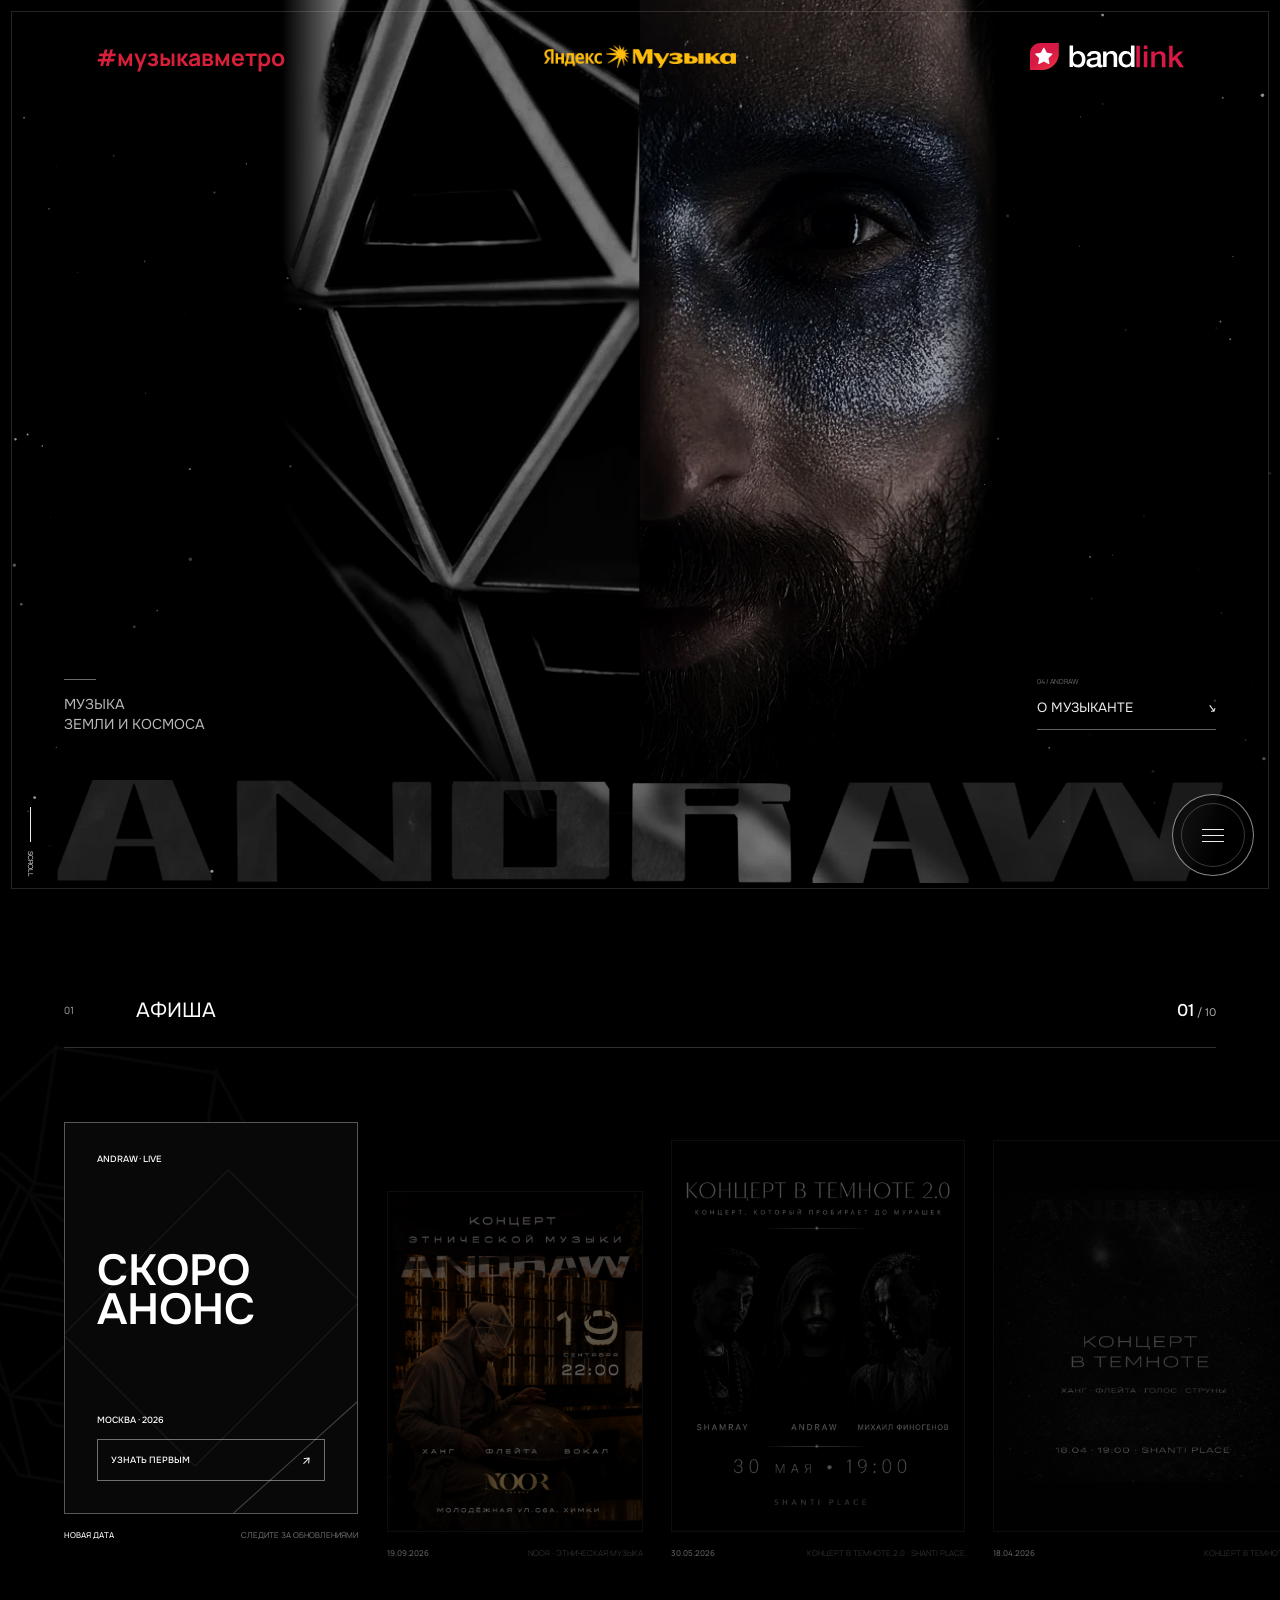
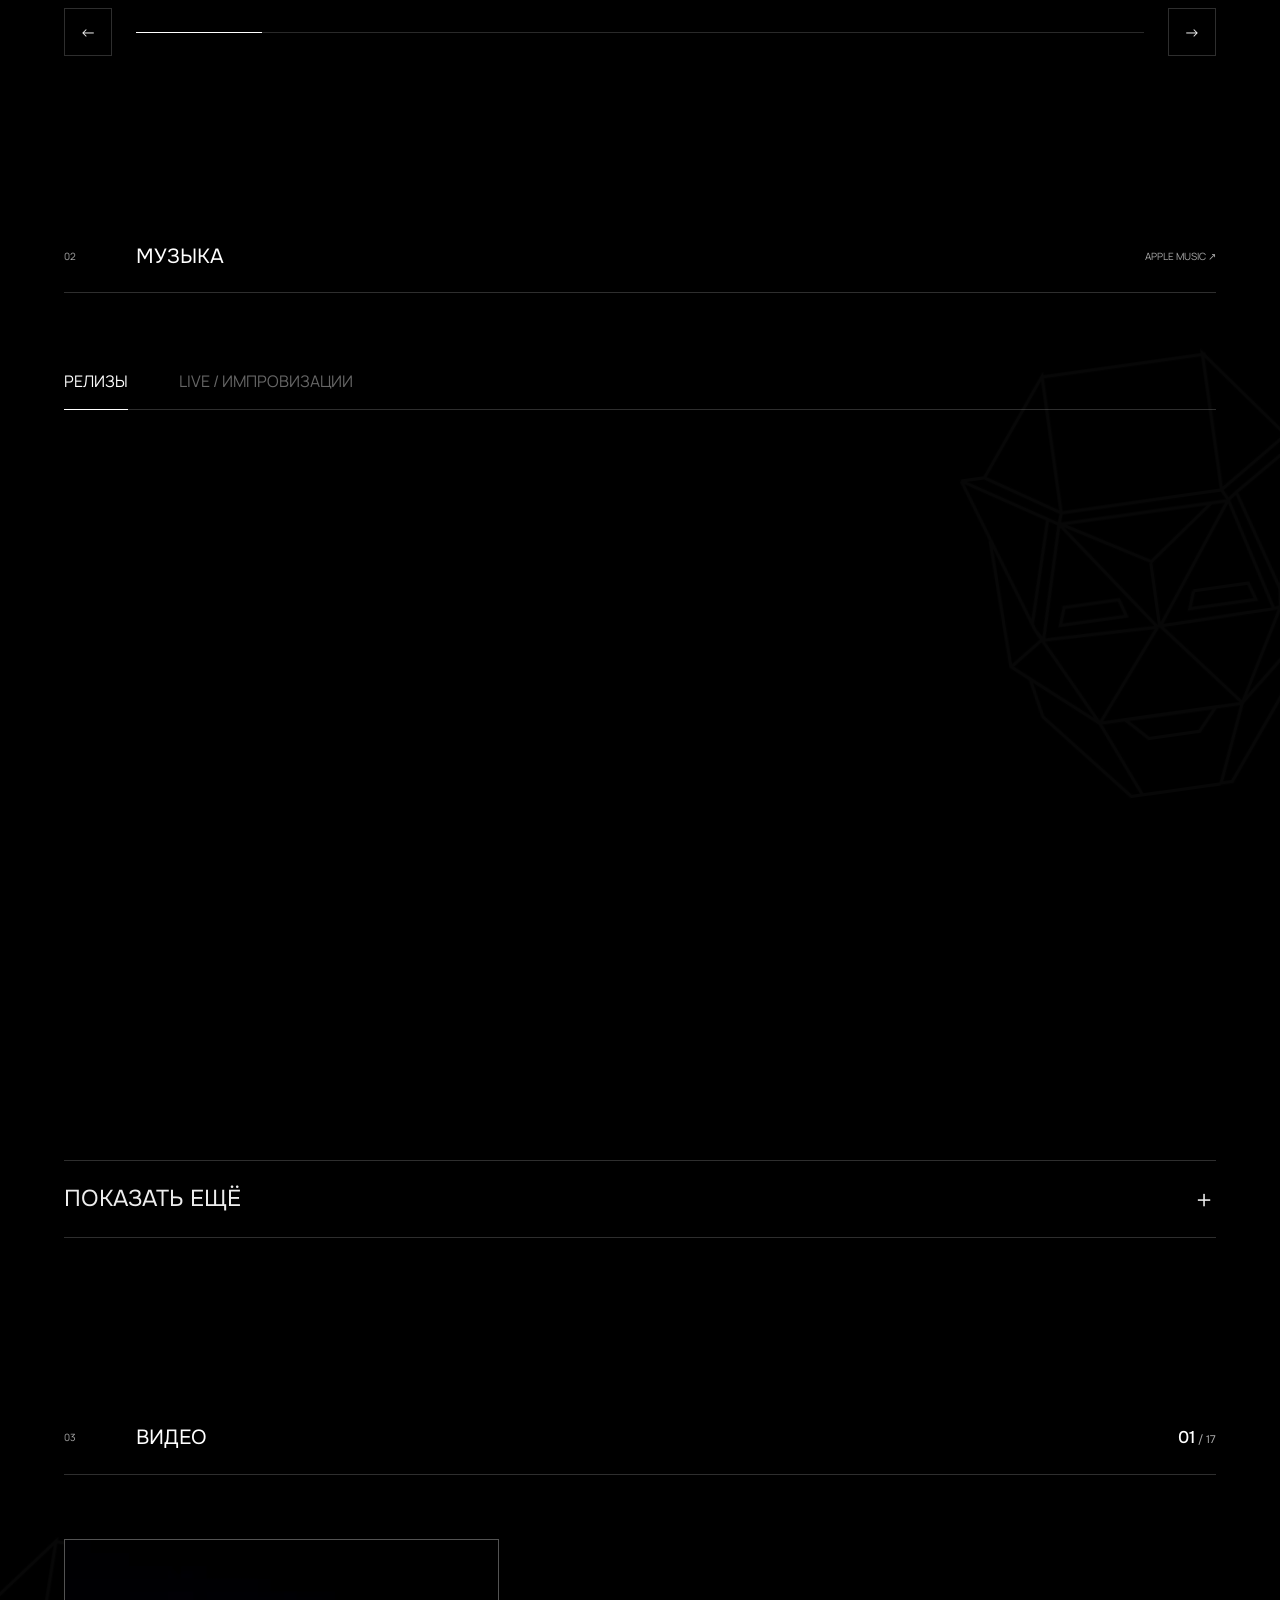
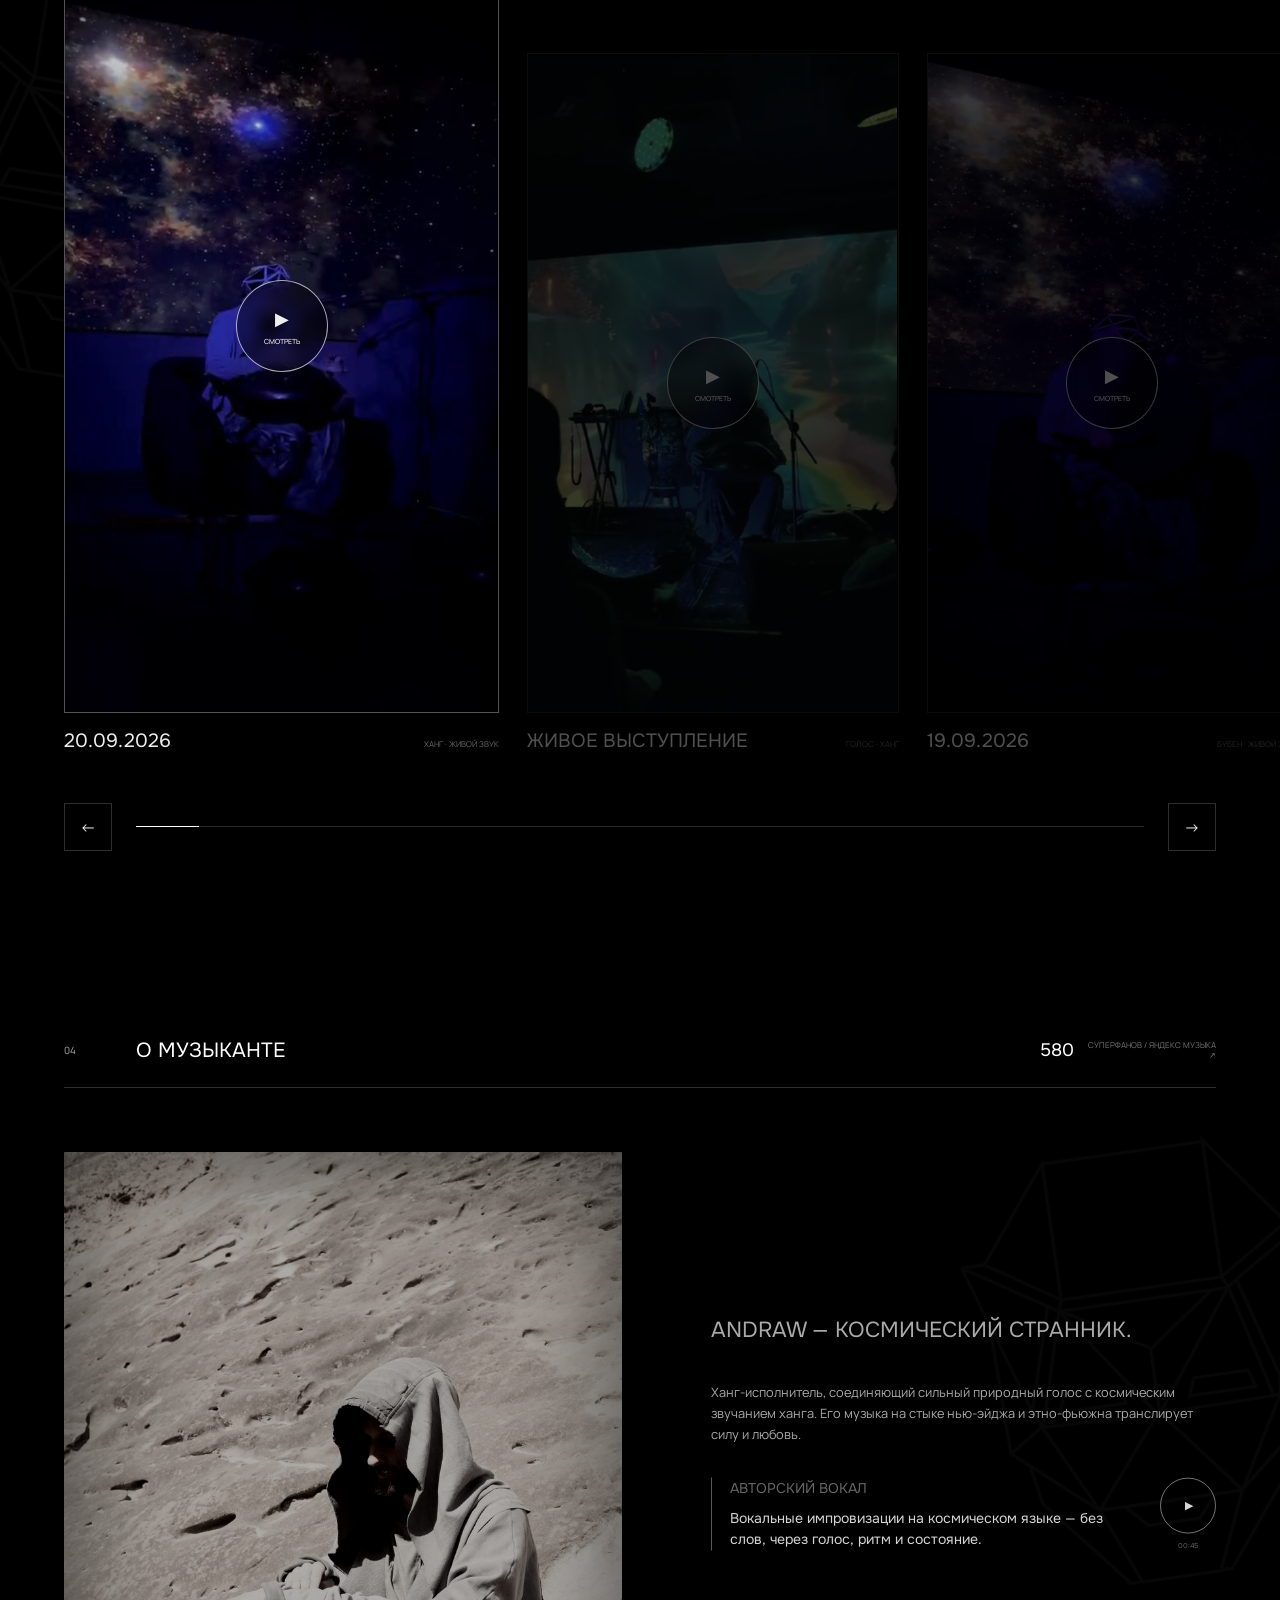
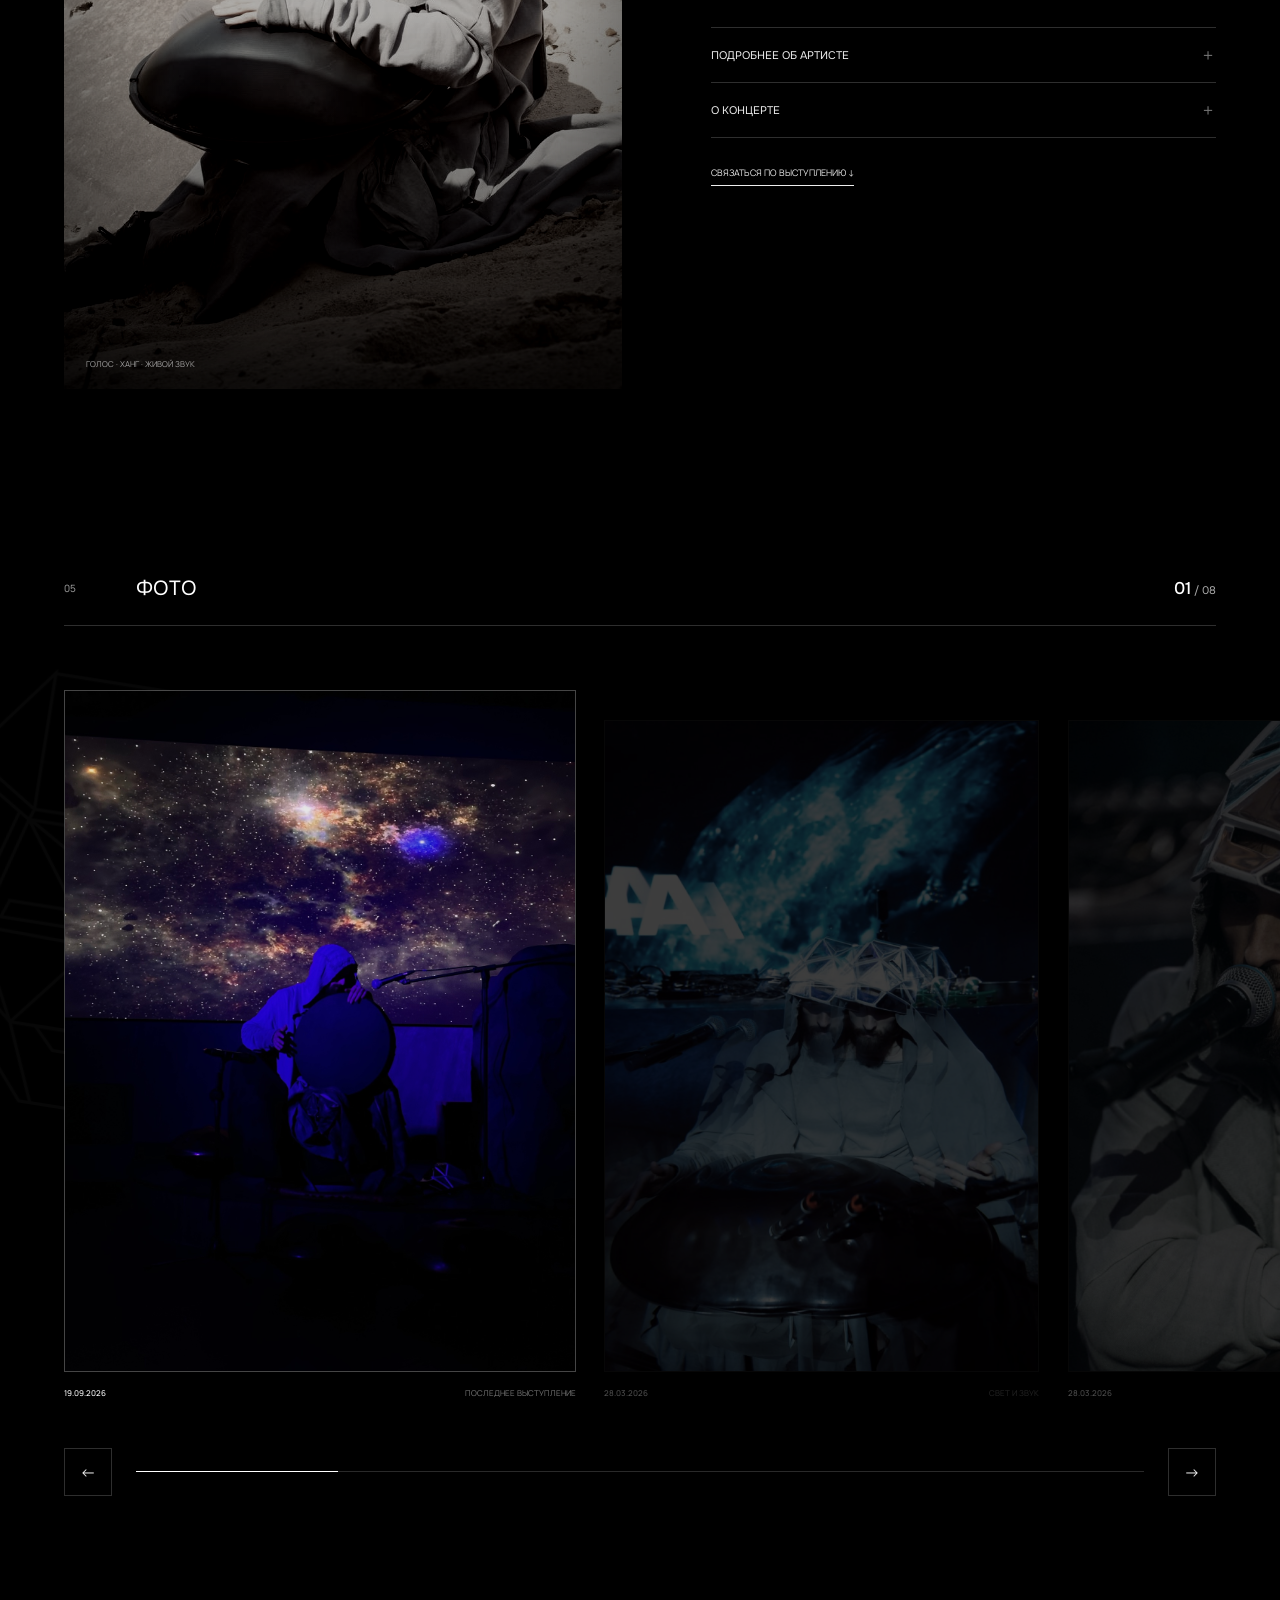
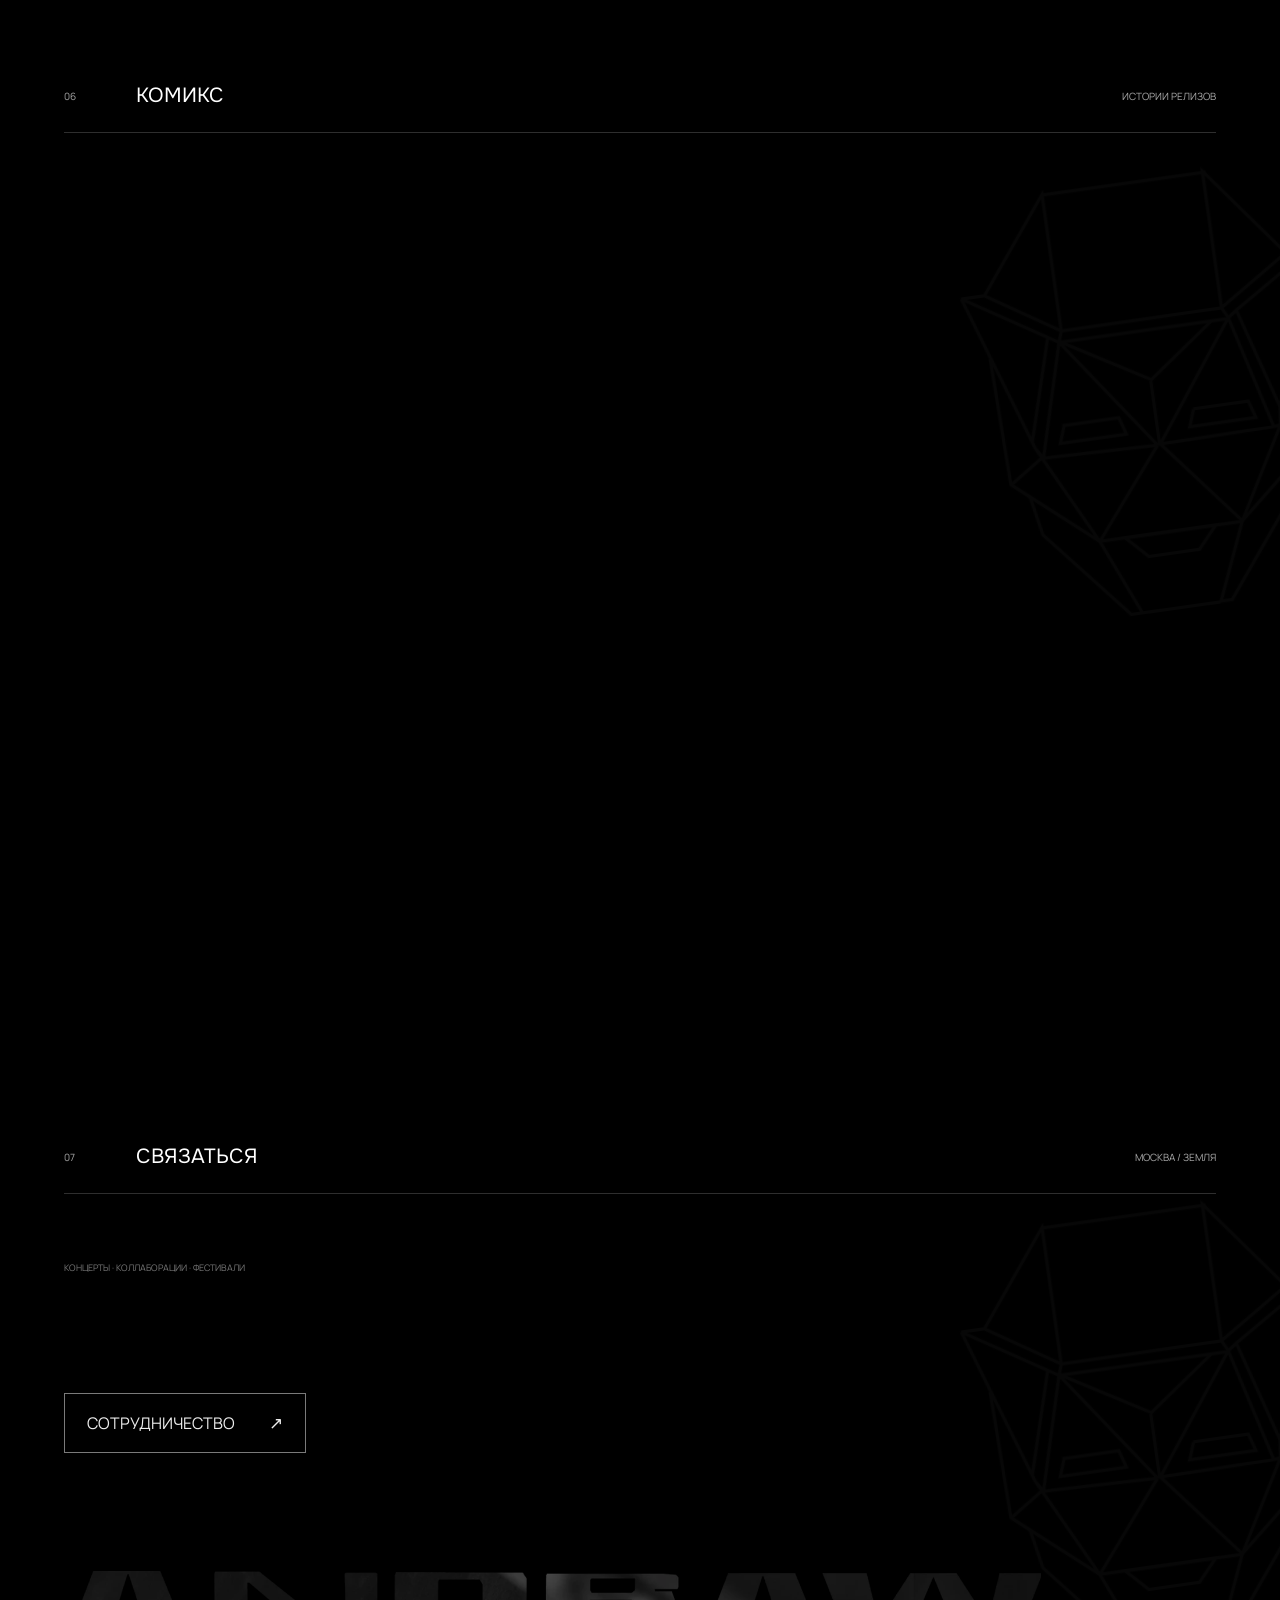
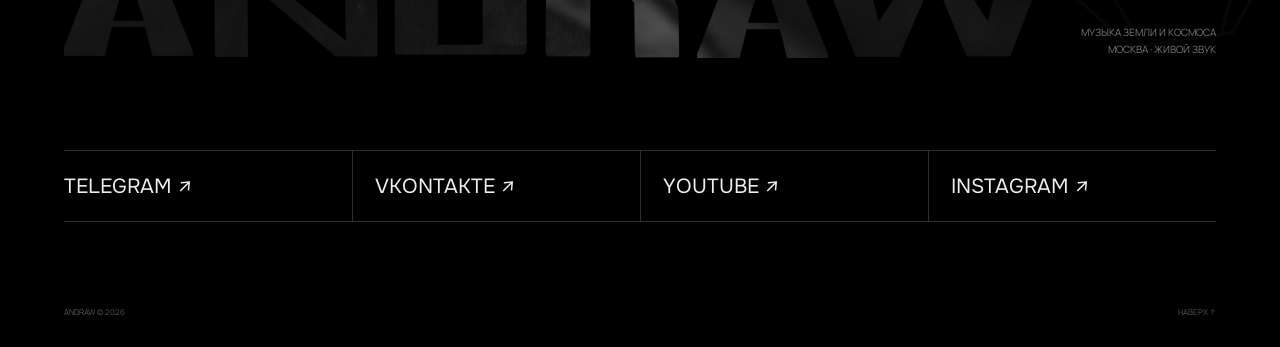
==== index.html @ e9282bf9 "Use legacy ANDRAW artwork as favicon" ====
<!doctype html>
<html lang="ru">
<head>
  <meta charset="UTF-8">
  <meta name="viewport" content="width=device-width, initial-scale=1">
  <meta name="theme-color" content="#000000">
  <meta name="description" content="Официальный сайт ANDRAW — ханг-исполнителя и вокалиста из Москвы. Музыка земли и космоса: ханги, флейты, бубен, горловое пение, концерты, видео и релизы.">
  <meta name="robots" content="index, follow, max-image-preview:large, max-snippet:-1, max-video-preview:-1">
  <meta name="author" content="ANDRAW">
  <title>ANDRAW — ханг-исполнитель, этно-фьюжн и живая музыка</title>
  <link rel="canonical" href="https://andraw-music.ru/">
  <link rel="alternate" hreflang="ru" href="https://andraw-music.ru/">
  <link rel="alternate" hreflang="x-default" href="https://andraw-music.ru/">
  <link rel="icon" href="/assets/site/favicon.jpg" type="image/jpeg">
  <link rel="apple-touch-icon" href="/assets/site/favicon.jpg">
  <meta property="og:type" content="website">
  <meta property="og:locale" content="ru_RU">
  <meta property="og:site_name" content="ANDRAW">
  <meta property="og:title" content="ANDRAW — музыка земли и космоса">
  <meta property="og:description" content="Ханги, голос и этно-фьюжн: музыка земли и космоса, концерты, видео и релизы ANDRAW.">
  <meta property="og:url" content="https://andraw-music.ru/">
  <meta property="og:image" content="https://andraw-music.ru/assets/media/event-archive/06-2026-03-28-live.jpg">
  <meta property="og:image:width" content="1800">
  <meta property="og:image:height" content="1199">
  <meta property="og:image:alt" content="ANDRAW играет на ханге во время живого выступления">
  <meta name="twitter:card" content="summary_large_image">
  <meta name="twitter:title" content="ANDRAW — музыка земли и космоса">
  <meta name="twitter:description" content="Ханги, голос и этно-фьюжн: концерты, видео и релизы ANDRAW.">
  <meta name="twitter:image" content="https://andraw-music.ru/assets/media/event-archive/06-2026-03-28-live.jpg">
  <link rel="preconnect" href="https://fonts.googleapis.com">
  <link rel="preconnect" href="https://fonts.gstatic.com" crossorigin>
  <link href="https://fonts.googleapis.com/css2?family=Manrope:wght@400;500;600&family=Onest:wght@300;400;500;600&display=swap" rel="stylesheet">
  <link rel="stylesheet" href="styles.css?v=20261006-1">
  <script type="application/ld+json">
  {
    "@context": "https://schema.org",
    "@graph": [
      {
        "@type": "WebSite",
        "@id": "https://andraw-music.ru/#website",
        "url": "https://andraw-music.ru/",
        "name": "ANDRAW",
        "description": "Официальный сайт музыканта ANDRAW",
        "inLanguage": "ru-RU",
        "publisher": { "@id": "https://andraw-music.ru/#artist" }
      },
      {
        "@type": "Person",
        "@id": "https://andraw-music.ru/#artist",
        "name": "ANDRAW",
        "alternateName": "Andraw",
        "url": "https://andraw-music.ru/",
        "image": "https://andraw-music.ru/assets/media/event-archive/06-2026-03-28-live.jpg",
        "jobTitle": "Музыкант и ханг-исполнитель",
        "description": "ANDRAW — ханг-исполнитель и вокалист, соединяющий сильный природный голос с космическим звучанием ханга в жанрах нью-эйдж и этно-фьюжн.",
        "homeLocation": { "@type": "City", "name": "Москва" },
        "sameAs": [
          "https://music.yandex.ru/artist/12118164",
          "https://music.apple.com/ru/artist/andraw/1734390783",
          "https://band.link/andraw",
          "https://vk.com/andraw_m",
          "https://www.instagram.com/andraw_music/",
          "https://www.youtube.com/channel/UCZcAU7LRhPrytUMAlQ03IXw",
          "https://t.me/andraw_theme"
        ]
      },
      {
        "@type": "WebPage",
        "@id": "https://andraw-music.ru/#webpage",
        "url": "https://andraw-music.ru/",
        "name": "ANDRAW — ханг-исполнитель, этно-фьюжн и живая музыка",
        "isPartOf": { "@id": "https://andraw-music.ru/#website" },
        "about": { "@id": "https://andraw-music.ru/#artist" },
        "primaryImageOfPage": { "@type": "ImageObject", "url": "https://andraw-music.ru/assets/media/event-archive/06-2026-03-28-live.jpg" },
        "inLanguage": "ru-RU"
      }
    ]
  }
  </script>
</head>
<body>
  <div class="loader" aria-hidden="true">
    <img src="assets/site/mask.svg" alt="">
  </div>

  <div class="scroll-tint" aria-hidden="true"></div>
  <div class="ambient-light" aria-hidden="true"></div>
  <canvas class="starfield" aria-hidden="true"></canvas>

  <header class="site-header">
    <a class="header-brand" href="#home" aria-label="ANDRAW — на главную">
      <img src="assets/site/mask.svg" alt="">
    </a>
    <nav class="header-nav" aria-label="Основная навигация">
      <a href="#events">Афиша</a>
      <a href="#tracks">Музыка</a>
      <a href="#videos">Видео</a>
      <a href="#about">Об артисте</a>
      <a href="#photos">Фото</a>
      <a href="#comic">Комиксы</a>
    </nav>
    <a class="header-contact" href="#contact">Связаться ↘</a>
  </header>

  <button class="menu-orb" type="button" aria-label="Открыть меню" aria-expanded="false">
    <span></span><span></span><span></span>
  </button>
  <nav class="menu-panel" aria-label="Навигация">
    <div class="menu-intro">
      <img src="assets/site/mask.svg" alt="">
      <p>Музыка земли<br>и космоса</p>
      <span>Москва · 2026</span>
    </div>
    <div class="menu-links">
      <a href="#home"><small>00</small><span>Главная</span><i>↘</i></a>
      <a href="#events"><small>01</small><span>Афиша</span><i>↘</i></a>
      <a href="#tracks"><small>02</small><span>Музыка</span><i>↘</i></a>
      <a href="#videos"><small>03</small><span>Видео</span><i>↘</i></a>
      <a href="#about"><small>04</small><span>О музыканте</span><i>↘</i></a>
      <a href="#photos"><small>05</small><span>Фото</span><i>↘</i></a>
      <a href="#comic"><small>06</small><span>Комиксы</span><i>↘</i></a>
      <a href="#contact"><small>07</small><span>Связаться</span><i>↘</i></a>
    </div>
    <div class="menu-meta">
      <a href="https://music.yandex.ru/artist/12118164" target="_blank" rel="noreferrer">Яндекс Музыка ↗</a>
      <a href="https://t.me/andraw_theme" target="_blank" rel="noreferrer">Telegram ↗</a>
    </div>
  </nav>

  <main>
    <section class="hero" id="home">
      <h1 class="sr-only">ANDRAW — ханг-исполнитель, вокалист и музыкант этно-фьюжн</h1>
      <div class="hero-platforms">
        <a class="metro-link" href="https://art.mosmetro.ru/mus/participants/102897375" target="_blank" rel="noreferrer">#музыкавметро</a>
        <a class="yandex-link" href="https://music.yandex.ru/artist/12118164" target="_blank" rel="noreferrer" aria-label="ANDRAW на Яндекс Музыке">
          <img src="assets/site/logo-yandex-music.webp" alt="Яндекс Музыка">
        </a>
        <a class="bandlink-link" href="https://band.link/andraw" target="_blank" rel="noreferrer" aria-label="ANDRAW на BandLink">
          <img src="assets/site/logo-bandlink.svg" alt="BandLink">
        </a>
      </div>

      <div class="hero-portraits" aria-hidden="true">
        <div class="hero-mask"><img src="assets/site/hero-mask.webp" alt=""></div>
        <div class="hero-face"><img src="assets/site/hero-face.webp" alt=""></div>
      </div>

      <p class="hero-tagline" aria-label="Музыка земли и космоса">
        <span>Музыка</span>
        <span>земли и космоса</span>
      </p>

      <a class="hero-about-link" href="#about">
        <small>04 / ANDRAW</small>
        <span>О музыканте</span>
        <i>↘</i>
      </a>

      <img class="hero-logo" src="assets/site/logo-andraw.webp" alt="ANDRAW">
      <div class="hero-scroll" aria-hidden="true"><i></i><span>scroll</span></div>
    </section>

    <section class="events section" id="events">
      <div class="section-line">
        <span>01</span>
        <h2>Афиша</h2>
        <div class="slider-count"><b data-poster-current>01</b> / 10</div>
      </div>

      <div class="poster-carousel reveal" data-poster-carousel>
        <div class="poster-track" data-poster-track>
          <figure class="poster-slide active" data-poster-slide>
            <div class="poster-announcement" aria-label="Скоро анонс нового концерта ANDRAW">
              <span>ANDRAW · LIVE</span>
              <strong>СКОРО<br>АНОНС</strong>
              <i aria-hidden="true"></i>
              <div class="poster-announcement-action">
                <small>МОСКВА · 2026</small>
                <a class="poster-cta" href="https://t.me/andraw_theme" target="_blank" rel="noreferrer">Узнать первым <b>↗</b></a>
              </div>
            </div>
            <figcaption><b>НОВАЯ ДАТА</b><span>Следите за обновлениями</span></figcaption>
          </figure>
          <figure class="poster-slide" data-poster-slide>
            <img src="assets/media/event-archive/02-2026-09-19-poster.jpg" alt="Афиша концерта этнической музыки ANDRAW в Noor" loading="lazy">
            <figcaption><b>19.09.2026</b><span>Noor · этническая музыка</span></figcaption>
          </figure>
          <figure class="poster-slide" data-poster-slide>
            <img src="assets/media/event-archive/03-2026-05-30-poster.jpg" alt="Афиша концерта в темноте 2.0 с участием ANDRAW" loading="lazy">
            <figcaption><b>30.05.2026</b><span>Концерт в темноте 2.0 · Shanti Place</span></figcaption>
          </figure>
          <figure class="poster-slide" data-poster-slide>
            <img src="assets/media/event-archive/03-2026-04-18-poster.jpg" alt="Афиша концерта ANDRAW в темноте" loading="lazy">
            <figcaption><b>18.04.2026</b><span>Концерт в темноте</span></figcaption>
          </figure>
          <figure class="poster-slide" data-poster-slide>
            <img src="assets/media/event-archive/07-2026-02-14-poster.jpg" alt="Афиша концерта космической музыки ANDRAW" loading="lazy">
            <figcaption><b>14.02.2026</b><span>The Hook · космическая музыка</span></figcaption>
          </figure>
          <figure class="poster-slide" data-poster-slide>
            <img src="assets/media/event-archive/08-2025-12-20-poster.jpg" alt="Афиша сольного концерта ANDRAW в Shanti Place" loading="lazy">
            <figcaption><b>20.12.2025</b><span>Shanti Place · сольный концерт</span></figcaption>
          </figure>
          <figure class="poster-slide" data-poster-slide>
            <img src="assets/media/event-archive/10-2025-09-27-poster.jpg" alt="Афиша концерта ANDRAW и Yougaslava" loading="lazy">
            <figcaption><b>27.09.2025</b><span>ANDRAW &amp; Yougaslava</span></figcaption>
          </figure>
          <figure class="poster-slide" data-poster-slide>
            <img src="assets/media/event-archive/08-2025-04-13-poster.jpg" alt="Афиша звукового погружения ANDRAW и Екатерины Капитановой" loading="lazy">
            <figcaption><b>13.04.2025</b><span>Вибрации духа</span></figcaption>
          </figure>
          <figure class="poster-slide" data-poster-slide>
            <img src="assets/media/event-archive/09-2025-02-22-poster.jpg" alt="Афиша сольного концерта ANDRAW в Quintaessentia" loading="lazy">
            <figcaption><b>22.02.2025</b><span>Quintaessentia · сольный концерт</span></figcaption>
          </figure>
          <figure class="poster-slide" data-poster-slide>
            <img src="assets/media/event-archive/10-2024-07-21-poster.jpg" alt="Афиша сольного концерта ANDRAW в Китай-городе" loading="lazy">
            <figcaption><b>21.07.2024</b><span>6 хангов · 6 историй</span></figcaption>
          </figure>
        </div>
      </div>
      <div class="poster-controls carousel-controls">
        <button type="button" data-poster-prev aria-label="Предыдущая афиша">←</button>
        <div><i data-poster-progress></i></div>
        <button type="button" data-poster-next aria-label="Следующая афиша">→</button>
      </div>
    </section>

    <section class="photos section" id="photos">
      <div class="section-line">
        <span>05</span>
        <h2>Фото</h2>
        <div class="slider-count"><b data-photo-current>01</b> / 08</div>
      </div>

      <div class="photo-carousel reveal">
        <div class="photo-track" data-photo-track>
          <figure class="photo-slide photo-slide--editorial active" data-photo-slide>
            <img src="assets/media/event-archive/01-2026-09-19-live.jpg" alt="ANDRAW на концерте 19 сентября 2026 года" width="1350" height="1800" loading="lazy">
            <figcaption><b>19.09.2026</b><span>Последнее выступление</span></figcaption>
          </figure>
          <figure class="photo-slide photo-slide--portrait" data-photo-slide>
            <img src="assets/media/event-archive/04-2026-03-28-live.jpg" alt="ANDRAW играет на ханге 28 марта 2026 года" width="1199" height="1800" loading="lazy">
            <figcaption><b>28.03.2026</b><span>Свет и звук</span></figcaption>
          </figure>
          <figure class="photo-slide photo-slide--portrait" data-photo-slide>
            <img src="assets/media/event-archive/05-2026-03-28-live.jpg" alt="Портрет ANDRAW с концерта" width="1199" height="1800" loading="lazy">
            <figcaption><b>28.03.2026</b><span>Голос</span></figcaption>
          </figure>
          <figure class="photo-slide" data-photo-slide>
            <img src="assets/media/event-archive/06-2026-03-28-live.jpg" alt="ANDRAW играет на ханге крупным планом" width="1800" height="1199" loading="lazy">
            <figcaption><b>28.03.2026</b><span>Ханг</span></figcaption>
          </figure>
          <figure class="photo-slide photo-slide--portrait" data-photo-slide>
            <img src="assets/media/event-archive/11-2026-03-28-live.jpg" alt="ANDRAW играет на ханге на сцене" width="853" height="1280" loading="lazy">
            <figcaption><b>28.03.2026</b><span>Пространство</span></figcaption>
          </figure>
          <figure class="photo-slide photo-slide--editorial" data-photo-slide>
            <img src="assets/media/event-archive/09-2025-12-20-live.jpg" alt="ANDRAW после сольного концерта" width="1350" height="1800" loading="lazy">
            <figcaption><b>20.12.2025</b><span>После концерта</span></figcaption>
          </figure>
          <figure class="photo-slide photo-slide--editorial" data-photo-slide>
            <img src="assets/media/event-archive/11-2025-05-07-live.jpg" alt="ANDRAW с хангом в пустынном ландшафте" width="869" height="1280" loading="lazy">
            <figcaption><b>07.05.2025</b><span>Космический странник</span></figcaption>
          </figure>
          <figure class="photo-slide photo-slide--portrait" data-photo-slide>
            <img src="assets/media/event-archive/11-2024-08-20-live.jpg" alt="ANDRAW выступает с хангами на сцене" width="854" height="1280" loading="lazy">
            <figcaption><b>20.08.2024</b><span>Ханг · сцена</span></figcaption>
          </figure>
        </div>
      </div>
      <div class="photo-controls carousel-controls">
        <button type="button" data-photo-prev aria-label="Предыдущее фото">←</button>
        <div><i data-photo-progress></i></div>
        <button type="button" data-photo-next aria-label="Следующее фото">→</button>
      </div>
    </section>

    <section class="about section" id="about">
      <div class="section-line">
        <span>04</span>
        <h2>О музыканте</h2>
        <a class="about-yandex" href="https://music.yandex.ru/artist/12118164" target="_blank" rel="noreferrer" aria-label="ANDRAW в Яндекс Музыке — 580 суперфанов">
          <b>580</b><span>суперфанов / Яндекс Музыка ↗</span>
        </a>
      </div>

      <div class="about-layout">
        <div class="about-portrait reveal">
          <img src="assets/site/about-desert.jpg" alt="Музыкант ANDRAW в геометрической маске">
          <span>голос · ханг · живой звук</span>
        </div>
        <div class="about-copy reveal">
          <div class="about-primary">
            <p class="about-lead">ANDRAW — космический странник.</p>
            <div class="about-text">
              <p>Ханг-исполнитель, соединяющий сильный природный голос с космическим звучанием ханга. Его музыка на стыке нью-эйджа и этно-фьюжна транслирует силу и любовь.</p>
            </div>
            <div class="cosmic-language">
              <div class="cosmic-language-copy"><span>Авторский вокал</span>Вокальные импровизации на космическом языке — без слов, через голос, ритм и состояние.</div>
              <div class="shamanic-control">
                <button class="shamanic-play" type="button" aria-label="Воспроизвести вокальную импровизацию"><span>▶</span></button>
                <small>00:45</small>
              </div>
              <audio id="shamanic-audio" src="assets/music/shamanic-andraw.mp3?v=20261001-1" preload="metadata"></audio>
            </div>
          </div>
          <details class="artist-details">
            <summary><span>Подробнее об артисте</span><i aria-hidden="true">＋</i></summary>
            <div>
              <p>Участник этнофестивалей и проекта «Музыка в метро».</p>
              <p>Флейты · ханги · бубен · горловое пение · живой звук.</p>
            </div>
          </details>
          <details class="concert-format">
            <summary><span>О концерте</span><i aria-hidden="true">＋</i></summary>
            <div class="concert-format-body">
              <p><b>60–90 минут</b><span>Живое выступление без электроники</span></p>
              <ol>
                <li><b>I блок</b><span>Флейты · бубен · горловое пение</span></li>
                <li><b>II блок</b><span>Ханги · голос</span></li>
              </ol>
            </div>
          </details>
          <a href="#contact">Связаться по выступлению ↓</a>
        </div>
      </div>
    </section>

    <section class="tracks section" id="tracks">
      <div class="section-line">
        <span>02</span>
        <h2>Музыка</h2>
        <a href="https://music.apple.com/ru/artist/andraw/1734390783" target="_blank" rel="noreferrer">Apple Music ↗</a>
      </div>

      <div class="track-tabs" role="tablist" aria-label="Разделы аудио">
        <button class="track-tab active" type="button" role="tab" aria-selected="true" aria-controls="releases-panel" data-track-tab="releases">Релизы</button>
        <button class="track-tab" type="button" role="tab" aria-selected="false" aria-controls="live-panel" data-track-tab="live">Live / Импровизации</button>
      </div>

      <div class="track-panel" id="releases-panel" role="tabpanel" data-track-panel="releases">
      <div class="tracklist reveal">
        <button class="track" type="button" data-title="East Sun" data-cover="assets/music/6800243025.jpg" data-audio="https://audio-ssl.itunes.apple.com/itunes-assets/AudioPreview211/v4/2d/cf/e9/2dcfe9aa-3d35-260f-9269-eb10cc75ce21/mzaf_11220973873433540487.plus.aac.p.m4a">
          <span class="track-cover"><img src="assets/music/6800243025.jpg" alt="Обложка East Sun" loading="lazy"></span><i class="track-play">▶</i>
          <span class="track-copy"><strong>East Sun</strong><small>сингл · ANDRAW</small></span><span class="track-type">2026 · 30 сек.</span><span class="track-progress"><i></i></span>
        </button>
        <button class="track" type="button" data-title="Limen Time (Instrumental)" data-cover="assets/music/6785332017.jpg" data-audio="https://audio-ssl.itunes.apple.com/itunes-assets/AudioPreview221/v4/54/93/7f/54937f65-2ab7-6282-0989-a5c80547b4ec/mzaf_5831480064033571010.plus.aac.p.m4a">
          <span class="track-cover"><img src="assets/music/6785332017.jpg" alt="Обложка Limen Time" loading="lazy"></span><i class="track-play">▶</i>
          <span class="track-copy"><strong>Limen Time</strong><small>инструментал · ANDRAW</small></span><span class="track-type">2026 · 30 сек.</span><span class="track-progress"><i></i></span>
        </button>
        <button class="track" type="button" data-title="Limen" data-cover="assets/music/6785332016.jpg" data-audio="https://audio-ssl.itunes.apple.com/itunes-assets/AudioPreview211/v4/3a/c8/51/3ac85118-69dc-30b2-2715-0702f078bd95/mzaf_2871748584739598482.plus.aac.p.m4a">
          <span class="track-cover"><img src="assets/music/6785332016.jpg" alt="Обложка Limen" loading="lazy"></span><i class="track-play">▶</i>
          <span class="track-copy"><strong>Limen</strong><small>сингл · ANDRAW</small></span><span class="track-type">2026 · 30 сек.</span><span class="track-progress"><i></i></span>
        </button>
        <button class="track" type="button" data-title="Шанти (feat. Kate Florion)" data-cover="assets/music/1846874823.jpg" data-audio="https://audio-ssl.itunes.apple.com/itunes-assets/AudioPreview211/v4/46/da/ae/46daae30-5e34-7002-95b2-327d8fe63b76/mzaf_9209789972147835496.plus.aac.p.m4a">
          <span class="track-cover"><img src="assets/music/1846874823.jpg" alt="Обложка Шанти" loading="lazy"></span><i class="track-play">▶</i>
          <span class="track-copy"><strong>Шанти</strong><small>при участии Kate Florion · ANDRAW</small></span><span class="track-type">2025 · 30 сек.</span><span class="track-progress"><i></i></span>
        </button>
        <button class="track" type="button" data-title="Шанти (instrumental)" data-cover="assets/music/1846874827.jpg" data-audio="https://audio-ssl.itunes.apple.com/itunes-assets/AudioPreview221/v4/2e/4d/b9/2e4db9dc-0527-6766-4b56-970012676921/mzaf_7265326021903073223.plus.aac.p.m4a">
          <span class="track-cover"><img src="assets/music/1846874827.jpg" alt="Обложка Шанти instrumental" loading="lazy"></span><i class="track-play">▶</i>
          <span class="track-copy"><strong>Шанти · Instrumental</strong><small>ANDRAW</small></span><span class="track-type">2025 · 30 сек.</span><span class="track-progress"><i></i></span>
        </button>
        <button class="track track-extra" type="button" data-title="Moon" data-cover="assets/music/1834914842.jpg" data-audio="https://audio-ssl.itunes.apple.com/itunes-assets/AudioPreview211/v4/94/74/b4/9474b4c5-6120-39a1-0b43-a3c36983bf20/mzaf_18166469714132131299.plus.aac.p.m4a">
          <span class="track-cover"><img src="assets/music/1834914842.jpg" alt="Обложка Moon" loading="lazy"></span><i class="track-play">▶</i>
          <span class="track-copy"><strong>Moon</strong><small>сингл · ANDRAW</small></span><span class="track-type">2025 · 30 сек.</span><span class="track-progress"><i></i></span>
        </button>
        <button class="track track-extra" type="button" data-title="Cosmic Voyager (Remix)" data-cover="assets/music/1824817611.jpg" data-audio="https://audio-ssl.itunes.apple.com/itunes-assets/AudioPreview211/v4/bd/5d/a8/bd5da86e-6cec-5cec-2639-64c8c75547df/mzaf_3248074550408898287.plus.aac.p.m4a">
          <span class="track-cover"><img src="assets/music/1824817611.jpg" alt="Обложка Cosmic Voyager Remix" loading="lazy"></span><i class="track-play">▶</i>
          <span class="track-copy"><strong>Cosmic Voyager · Remix</strong><small>ANDRAW</small></span><span class="track-type">2025 · 30 сек.</span><span class="track-progress"><i></i></span>
        </button>
        <button class="track track-extra" type="button" data-title="Space Voyager" data-cover="assets/music/1821695587.jpg" data-audio="https://audio-ssl.itunes.apple.com/itunes-assets/AudioPreview221/v4/72/23/75/72237547-32b0-f324-4f0b-adf46bcefef6/mzaf_14227063827988335815.plus.aac.p.m4a">
          <span class="track-cover"><img src="assets/music/1821695587.jpg" alt="Обложка Space Voyager" loading="lazy"></span><i class="track-play">▶</i>
          <span class="track-copy"><strong>Space Voyager</strong><small>Cosmic Voyager · ANDRAW</small></span><span class="track-type">2025 · 30 сек.</span><span class="track-progress"><i></i></span>
        </button>
        <button class="track track-extra" type="button" data-title="Cosmic Voyager" data-cover="assets/music/1821695432.jpg" data-audio="https://audio-ssl.itunes.apple.com/itunes-assets/AudioPreview211/v4/6b/6b/35/6b6b351d-bac0-5c2f-2223-3e7284090250/mzaf_14479488702850941102.plus.aac.p.m4a">
          <span class="track-cover"><img src="assets/music/1821695432.jpg" alt="Обложка Cosmic Voyager" loading="lazy"></span><i class="track-play">▶</i>
          <span class="track-copy"><strong>Cosmic Voyager</strong><small>сингл · ANDRAW</small></span><span class="track-type">2025 · 30 сек.</span><span class="track-progress"><i></i></span>
        </button>
        <button class="track track-extra" type="button" data-title="Om Namo Bhagavate (Remix)" data-cover="assets/music/1813221631.jpg" data-audio="https://audio-ssl.itunes.apple.com/itunes-assets/AudioPreview221/v4/5a/7c/23/5a7c2320-a6f8-1843-1001-d935424f8eb3/mzaf_2530038532714099215.plus.aac.p.m4a">
          <span class="track-cover"><img src="assets/music/1813221631.jpg" alt="Обложка Om Namo Bhagavate Remix" loading="lazy"></span><i class="track-play">▶</i>
          <span class="track-copy"><strong>Om Namo Bhagavate · Remix</strong><small>ANDRAW</small></span><span class="track-type">2025 · 30 сек.</span><span class="track-progress"><i></i></span>
        </button>
        <button class="track track-extra" type="button" data-title="Om Namo Bhagavate (feat. LOVKAYA)" data-cover="assets/music/1779217743.jpg" data-audio="https://audio-ssl.itunes.apple.com/itunes-assets/AudioPreview211/v4/a7/36/c0/a736c019-a020-a367-5a60-6eacea860b2e/mzaf_17386299908355079397.plus.aac.p.m4a">
          <span class="track-cover"><img src="assets/music/1779217743.jpg" alt="Обложка Om Namo Bhagavate" loading="lazy"></span><i class="track-play">▶</i>
          <span class="track-copy"><strong>Om Namo Bhagavate</strong><small>при участии LOVKAYA · ANDRAW</small></span><span class="track-type">2024 · 30 сек.</span><span class="track-progress"><i></i></span>
        </button>
        <button class="track track-extra" type="button" data-title="Om (Handpan Instrumental)" data-cover="assets/music/1779217757.jpg" data-audio="https://audio-ssl.itunes.apple.com/itunes-assets/AudioPreview211/v4/e1/fb/80/e1fb8065-1121-526a-42ba-75e112a604c0/mzaf_18237544594246436325.plus.aac.p.m4a">
          <span class="track-cover"><img src="assets/music/1779217757.jpg" alt="Обложка Om instrumental" loading="lazy"></span><i class="track-play">▶</i>
          <span class="track-copy"><strong>Om</strong><small>инструментал для ханга · ANDRAW</small></span><span class="track-type">2024 · 30 сек.</span><span class="track-progress"><i></i></span>
        </button>
        <button class="track track-extra" type="button" data-title="Manvantara" data-cover="assets/music/1742467942.jpg" data-audio="https://audio-ssl.itunes.apple.com/itunes-assets/AudioPreview211/v4/76/e3/62/76e3625f-8e5b-6964-22f6-3141f06b81ee/mzaf_7366457806859904396.plus.aac.p.m4a">
          <span class="track-cover"><img src="assets/music/1742467942.jpg" alt="Обложка Manvantara" loading="lazy"></span><i class="track-play">▶</i>
          <span class="track-copy"><strong>Manvantara</strong><small>сингл · ANDRAW</small></span><span class="track-type">2024 · 30 сек.</span><span class="track-progress"><i></i></span>
        </button>
        <button class="track track-extra" type="button" data-title="Unda Fay" data-cover="assets/music/1734266899.jpg" data-audio="https://audio-ssl.itunes.apple.com/itunes-assets/AudioPreview122/v4/44/07/58/4407580a-fe06-4ec0-0f42-6c4330a36e24/mzaf_6477986122140860084.plus.aac.p.m4a">
          <span class="track-cover"><img src="assets/music/1734266899.jpg" alt="Обложка Unda Fay" loading="lazy"></span><i class="track-play">▶</i>
          <span class="track-copy"><strong>Unda Fay</strong><small>Stay (Handpan Ethnic) · ANDRAW</small></span><span class="track-type">2024 · 30 сек.</span><span class="track-progress"><i></i></span>
        </button>
        <button class="track track-extra" type="button" data-title="Ecstatic" data-cover="assets/music/1734267171.jpg" data-audio="https://audio-ssl.itunes.apple.com/itunes-assets/AudioPreview122/v4/f4/99/02/f499029d-12ba-e6fd-eb53-d04b7717eae7/mzaf_1158317247432386866.plus.aac.p.m4a">
          <span class="track-cover"><img src="assets/music/1734267171.jpg" alt="Обложка Ecstatic" loading="lazy"></span><i class="track-play">▶</i>
          <span class="track-copy"><strong>Ecstatic</strong><small>Stay (Handpan Ethnic) · ANDRAW</small></span><span class="track-type">2024 · 30 сек.</span><span class="track-progress"><i></i></span>
        </button>
        <button class="track track-extra" type="button" data-title="Metamorphose" data-cover="assets/music/1734266644.jpg" data-audio="https://audio-ssl.itunes.apple.com/itunes-assets/AudioPreview112/v4/ca/b4/13/cab41347-a333-a672-bfb7-ee2b0779dd8d/mzaf_12007189109404484698.plus.aac.p.m4a">
          <span class="track-cover"><img src="assets/music/1734266644.jpg" alt="Обложка Metamorphose" loading="lazy"></span><i class="track-play">▶</i>
          <span class="track-copy"><strong>Metamorphose</strong><small>Stay (Handpan Ethnic) · ANDRAW</small></span><span class="track-type">2024 · 30 сек.</span><span class="track-progress"><i></i></span>
        </button>
      </div>
      <button class="tracks-more" type="button" data-tracks-more><span>Показать ещё</span><i>＋</i></button>
      </div>

      <div class="track-panel" id="live-panel" role="tabpanel" data-track-panel="live" hidden>
        <div class="tracklist live-tracklist">
          <button class="track live-track" type="button" data-title="ANDRAW Theme" data-audio="assets/music/live/andraw-theme.mp3?v=1">
            <span class="track-cover live-cover"><img src="assets/music/live/01-andraw-theme.png" alt="" loading="lazy"><b>01</b></span><i class="track-play">▶</i>
            <span class="track-copy"><strong>ANDRAW Theme</strong><small>авторская запись · фрагмент</small></span><span class="track-type">01:30</span><span class="track-progress"><i></i></span>
          </button>
          <button class="track live-track" type="button" data-title="Flute + Piano · Live" data-audio="assets/music/live/flute-piano-live.mp3?v=1">
            <span class="track-cover live-cover"><img src="assets/music/live/02-flute-piano.png" alt="" loading="lazy"><b>02</b></span><i class="track-play">▶</i>
            <span class="track-copy"><strong>Flute + Piano</strong><small>концертная импровизация · фрагмент</small></span><span class="track-type">01:30</span><span class="track-progress"><i></i></span>
          </button>
          <button class="track live-track" type="button" data-title="ANDRAW & Yougaslava · Live" data-audio="assets/music/live/andraw-yougaslava-live.mp3?v=1">
            <span class="track-cover live-cover"><img src="assets/music/live/03-yougaslava.png" alt="" loading="lazy"><b>03</b></span><i class="track-play">▶</i>
            <span class="track-copy"><strong>ANDRAW & Yougaslava</strong><small>совместное выступление · фрагмент</small></span><span class="track-type">01:30</span><span class="track-progress"><i></i></span>
          </button>
          <button class="track live-track" type="button" data-title="Варежка" data-audio="assets/music/live/varezhka.mp3?v=1">
            <span class="track-cover live-cover"><img src="assets/music/live/04-varezhka.png" alt="" loading="lazy"><b>04</b></span><i class="track-play">▶</i>
            <span class="track-copy"><strong>Варежка</strong><small>живая импровизация · фрагмент</small></span><span class="track-type">01:30</span><span class="track-progress"><i></i></span>
          </button>
          <button class="track live-track" type="button" data-title="Dark I" data-audio="assets/music/live/dark-01.mp3?v=1">
            <span class="track-cover live-cover"><img src="assets/music/live/05-dark-01.png" alt="" loading="lazy"><b>05</b></span><i class="track-play">▶</i>
            <span class="track-copy"><strong>Dark I</strong><small>dark session · фрагмент</small></span><span class="track-type">01:30</span><span class="track-progress"><i></i></span>
          </button>
          <button class="track live-track" type="button" data-title="Dark III" data-audio="assets/music/live/dark-03.mp3?v=1">
            <span class="track-cover live-cover"><img src="assets/music/live/06-dark-03.png" alt="" loading="lazy"><b>06</b></span><i class="track-play">▶</i>
            <span class="track-copy"><strong>Dark III</strong><small>dark session · фрагмент</small></span><span class="track-type">01:30</span><span class="track-progress"><i></i></span>
          </button>
          <button class="track live-track" type="button" data-title="Dark VI" data-audio="assets/music/live/dark-06.mp3?v=1">
            <span class="track-cover live-cover"><img src="assets/music/live/07-dark-06.png" alt="" loading="lazy"><b>07</b></span><i class="track-play">▶</i>
            <span class="track-copy"><strong>Dark VI</strong><small>dark session · фрагмент</small></span><span class="track-type">02:00</span><span class="track-progress"><i></i></span>
          </button>
          <button class="track live-track" type="button" data-title="Handpan Evening · Live" data-audio="assets/music/live/handpan-evening-live.mp3?v=1">
            <span class="track-cover live-cover"><img src="assets/music/live/08-handpan-evening.png" alt="" loading="lazy"><b>08</b></span><i class="track-play">▶</i>
            <span class="track-copy"><strong>Handpan Evening</strong><small>live · фрагмент</small></span><span class="track-type">01:30</span><span class="track-progress"><i></i></span>
          </button>
        </div>
      </div>
      <audio id="track-audio" preload="metadata"></audio>
    </section>

    <section class="videos section" id="videos">
      <div class="section-line">
        <span>03</span><h2>Видео</h2>
        <div class="slider-count"><b data-video-current>01</b> / 17</div>
      </div>

      <div class="video-window reveal">
        <div class="video-track" data-video-track>
          <article class="video-slide active" data-video-slide>
            <div class="video-media">
              <video poster="assets/media/video-posters/live-01.jpg" playsinline preload="none" data-src="assets/media/videos/live-01.mp4"></video>
              <button class="video-play" type="button" aria-label="Запустить видео"><span>▶</span><b>смотреть</b></button>
            </div>
            <div class="video-caption"><b>Флейта и голос</b><span>живое выступление</span></div>
          </article>
          <article class="video-slide" data-video-slide>
            <div class="video-media">
              <video poster="assets/media/video-posters/live-02.jpg" playsinline preload="none" data-src="assets/media/videos/live-02.mp4"></video>
              <button class="video-play" type="button" aria-label="Запустить видео"><span>▶</span><b>смотреть</b></button>
            </div>
            <div class="video-caption"><b>Ханг и голос</b><span>живое выступление</span></div>
          </article>
          <article class="video-slide" data-video-slide>
            <div class="video-media">
              <video poster="assets/media/video-posters/live-03.jpg" playsinline preload="none" data-src="assets/media/videos/live-03.mp4"></video>
              <button class="video-play" type="button" aria-label="Запустить видео"><span>▶</span><b>смотреть</b></button>
            </div>
            <div class="video-caption"><b>Живое выступление</b><span>голос · ханг</span></div>
          </article>
          <article class="video-slide" data-video-slide>
            <div class="video-media">
              <video poster="assets/media/video-posters/live-04.jpg" playsinline preload="none" data-src="assets/media/videos/live-04.mp4"></video>
              <button class="video-play" type="button" aria-label="Запустить видео"><span>▶</span><b>смотреть</b></button>
            </div>
            <div class="video-caption"><b>Фестивальная сцена</b><span>живой сет</span></div>
          </article>
          <article class="video-slide" data-video-slide>
            <div class="video-media">
              <video poster="assets/media/video-posters/live-05.jpg" playsinline preload="none" data-src="assets/media/videos/live-05.mp4"></video>
              <button class="video-play" type="button" aria-label="Запустить видео"><span>▶</span><b>смотреть</b></button>
            </div>
            <div class="video-caption"><b>Свет и звук</b><span>сценическое выступление</span></div>
          </article>
          <article class="video-slide" data-video-slide>
            <div class="video-media">
              <video poster="assets/media/video-posters/live-06.jpg" playsinline preload="none" data-src="assets/media/videos/live-06.mp4"></video>
              <button class="video-play" type="button" aria-label="Запустить видео"><span>▶</span><b>смотреть</b></button>
            </div>
            <div class="video-caption"><b>Иммерсивный сет</b><span>ханг · пространство</span></div>
          </article>
          <article class="video-slide" data-video-slide>
            <div class="video-media">
              <video poster="assets/media/video-posters/live-07.jpg" playsinline preload="none" data-src="assets/media/videos/live-07.mp4"></video>
              <button class="video-play" type="button" aria-label="Запустить видео"><span>▶</span><b>смотреть</b></button>
            </div>
            <div class="video-caption"><b>ANDRAW на сцене</b><span>живое выступление</span></div>
          </article>
          <article class="video-slide" data-video-slide>
            <div class="video-media">
              <video poster="assets/media/video-posters/live-08.jpg" playsinline preload="none" data-src="assets/media/videos/live-08.mp4"></video>
              <button class="video-play" type="button" aria-label="Запустить видео"><span>▶</span><b>смотреть</b></button>
            </div>
            <div class="video-caption"><b>Ханг на сцене</b><span>живой сет</span></div>
          </article>
          <article class="video-slide" data-video-slide>
            <div class="video-media">
              <video poster="assets/media/video-posters/live-13.jpg" playsinline preload="none" data-src="assets/media/videos/live-13.mp4"></video>
              <button class="video-play" type="button" aria-label="Запустить видео"><span>▶</span><b>смотреть</b></button>
            </div>
            <div class="video-caption"><b>Музыка леса</b><span>ханг · космический язык</span></div>
          </article>
          <article class="video-slide" data-video-slide>
            <div class="video-media">
              <video poster="assets/media/video-posters/live-14.jpg" playsinline preload="none" data-src="assets/media/videos/live-14.mp4"></video>
              <button class="video-play" type="button" aria-label="Запустить видео"><span>▶</span><b>смотреть</b></button>
            </div>
            <div class="video-caption"><b>Студийная импровизация</b><span>ханг · голос</span></div>
          </article>
          <article class="video-slide" data-video-slide>
            <div class="video-media">
              <video poster="assets/media/video-posters/live-15.jpg" playsinline preload="none" data-src="assets/media/videos/live-15.mp4"></video>
              <button class="video-play" type="button" aria-label="Запустить видео"><span>▶</span><b>смотреть</b></button>
            </div>
            <div class="video-caption"><b>Сказка у огня</b><span>ханг · пространство</span></div>
          </article>
          <article class="video-slide" data-video-slide>
            <div class="video-media">
              <video poster="assets/media/video-posters/live-16.jpg" playsinline preload="none" data-src="assets/media/videos/live-16.mp4"></video>
              <button class="video-play" type="button" aria-label="Запустить видео"><span>▶</span><b>смотреть</b></button>
            </div>
            <div class="video-caption"><b>ANDRAW &amp; Yougaslava</b><span>совместное выступление</span></div>
          </article>
          <article class="video-slide" data-video-slide>
            <div class="video-media">
              <video poster="assets/media/video-posters/live-17.jpg" playsinline preload="none" data-src="assets/media/videos/live-17.mp4"></video>
              <button class="video-play" type="button" aria-label="Запустить видео"><span>▶</span><b>смотреть</b></button>
            </div>
            <div class="video-caption"><b>Handpan Evening</b><span>камерное выступление</span></div>
          </article>
          <article class="video-slide" data-video-slide>
            <div class="video-media">
              <video poster="assets/media/video-posters/live-09.jpg" playsinline preload="none" data-src="assets/media/videos/live-09.mp4"></video>
              <button class="video-play" type="button" aria-label="Запустить видео"><span>▶</span><b>смотреть</b></button>
            </div>
            <div class="video-caption"><b>Голос и пространство</b><span>живое выступление</span></div>
          </article>
          <article class="video-slide" data-video-slide>
            <div class="video-media">
              <video poster="assets/media/video-posters/live-10.jpg" playsinline preload="none" data-src="assets/media/videos/live-10.mp4"></video>
              <button class="video-play" type="button" aria-label="Запустить видео"><span>▶</span><b>смотреть</b></button>
            </div>
            <div class="video-caption"><b>Концертный сет</b><span>ANDRAW · живой звук</span></div>
          </article>
          <article class="video-slide" data-video-slide>
            <div class="video-media">
              <video poster="assets/media/video-posters/live-11.jpg" playsinline preload="none" data-src="assets/media/videos/live-11.mp4"></video>
              <button class="video-play" type="button" aria-label="Запустить видео"><span>▶</span><b>смотреть</b></button>
            </div>
            <div class="video-caption"><b>19.09.2026</b><span>бубен · живой звук</span></div>
          </article>
          <article class="video-slide" data-video-slide>
            <div class="video-media">
              <video poster="assets/media/video-posters/live-12.jpg" playsinline preload="none" data-src="assets/media/videos/live-12.mp4"></video>
              <button class="video-play" type="button" aria-label="Запустить видео"><span>▶</span><b>смотреть</b></button>
            </div>
            <div class="video-caption"><b>20.09.2026</b><span>ханг · живой звук</span></div>
          </article>
        </div>
      </div>
      <div class="video-controls carousel-controls">
        <button type="button" data-video-prev aria-label="Предыдущее видео">←</button>
        <div><i data-video-progress></i></div>
        <button type="button" data-video-next aria-label="Следующее видео">→</button>
      </div>
    </section>

    <section class="comic section" id="comic">
      <div class="section-line"><span>06</span><h2>Комикс</h2><span>истории релизов</span></div>
      <div class="comic-layout">
        <div class="comic-copy reveal">
          <p>Музыка становится визуальной историей.</p>
          <h2>Архив<br>историй</h2>
          <div class="comic-stats"><span><b>04</b> главы</span><span><b>38</b> страниц</span></div>
          <a href="comics.html">Открыть комиксы →</a>
        </div>
        <a class="comic-preview reveal" href="comics.html" aria-label="Открыть архив комиксов ANDRAW">
          <figure class="comic-panel comic-panel--main">
            <img src="assets/comics-preview/cosmic-01.jpg" alt="Обложка комикса ANDRAW Cosmic Voyager">
            <figcaption><b>01</b><span>Cosmic Voyager</span></figcaption>
          </figure>
          <figure class="comic-panel comic-panel--detail">
            <img src="assets/comics-preview/cosmic-02.png" alt="Страница комикса Cosmic Voyager">
            <figcaption><b>02</b><span>Пустыня</span></figcaption>
          </figure>
          <figure class="comic-panel comic-panel--shanti">
            <img src="assets/comics-preview/shanti-01.jpg" alt="Обложка комикса ANDRAW Shanti">
            <figcaption><b>03</b><span>Shanti</span></figcaption>
          </figure>
          <span class="comic-open">Читать все главы <b>↗</b></span>
        </a>
      </div>
    </section>
  </main>

  <footer class="contact section" id="contact">
    <div class="section-line"><span>07</span><h2>Связаться</h2><span>Москва / Земля</span></div>
    <p class="contact-note">Концерты · коллаборации · фестивали</p>
    <a class="contact-mail" href="https://t.me/andraw_m" target="_blank" rel="noreferrer">Сотрудничество <span>↗</span></a>
    <div class="footer-brand">
      <img src="assets/site/logo-andraw.webp" alt="ANDRAW">
      <p>Музыка земли и космоса<br>Москва · живой звук</p>
    </div>
    <div class="contact-links">
      <a href="https://t.me/andraw_m" target="_blank" rel="noreferrer">Telegram ↗</a>
      <a href="https://vk.com/andraw_m" target="_blank" rel="noreferrer">VKontakte ↗</a>
      <a href="https://www.youtube.com/channel/UCZcAU7LRhPrytUMAlQ03IXw" target="_blank" rel="noreferrer">YouTube ↗</a>
      <a href="https://www.instagram.com/andraw_music/" target="_blank" rel="noreferrer">Instagram ↗</a>
    </div>
    <div class="footer-bottom"><span>ANDRAW © 2026</span><a href="#home">наверх ↑</a></div>
  </footer>

  <script src="app.js?v=20261005-2"></script>
</body>
</html>
---- styles.css ----
:root {
  --black: #000;
  --white: #ededed;
  --muted: #777;
  --line: rgba(255,255,255,.18);
  --red: #d8203a;
  --yellow: #f2bf27;
  --pink: #e91e63;
  --pad: clamp(22px, 5vw, 86px);
  --display: "Onest", Arial, sans-serif;
  --body: "Manrope", Arial, sans-serif;
}

* { box-sizing: border-box; letter-spacing: 0 !important; }
html { scroll-behavior: smooth; }
body {
  margin: 0;
  color: var(--white);
  background: var(--black);
  font-family: var(--body);
  overflow-x: hidden;
}
body::after {
  position: fixed;
  z-index: 90;
  inset: 11px;
  border: 1px solid rgba(255,255,255,.14);
  content: "";
  pointer-events: none;
}
body.menu-open { overflow: hidden; }
a { color: inherit; text-decoration: none; }
button { color: inherit; font: inherit; }
img { display: block; max-width: 100%; }
::selection { color: #000; background: #fff; }

.scroll-tint {
  position: fixed;
  z-index: 0;
  inset: 0;
  pointer-events: none;
  background: linear-gradient(125deg, #010306 0%, #061421 48%, #020b14 100%);
  opacity: var(--scroll-tint, 0);
  transition: opacity .28s linear;
  will-change: opacity;
}

.ambient-light {
  position: fixed;
  z-index: 0;
  top: -30vh;
  left: -30vw;
  width: 160vw;
  height: 160vh;
  pointer-events: none;
  background:
    linear-gradient(112deg, transparent 24%, rgba(145,145,145,.12) 48%, rgba(48,48,48,.055) 57%, transparent 77%),
    linear-gradient(20deg, transparent 35%, rgba(255,255,255,.035) 50%, transparent 66%);
  filter: blur(72px);
  opacity: var(--ambient-opacity, 0);
  transform: translate3d(0, 0, 0) rotate(-3deg);
  will-change: transform;
}

.starfield {
  position: fixed;
  inset: 0;
  z-index: 0;
  width: 100%;
  height: 100%;
  pointer-events: none;
  opacity: .92;
}

.site-header {
  position: fixed;
  z-index: 60;
  top: 0;
  left: 0;
  right: 0;
  height: 68px;
  padding: 0 var(--pad);
  display: grid;
  grid-template-columns: 1fr auto 1fr;
  align-items: center;
  border-bottom: 1px solid rgba(255,255,255,.12);
  background: rgba(0,0,0,.72);
  backdrop-filter: blur(14px);
  opacity: 0;
  transform: translateY(-100%);
  visibility: hidden;
  transition: opacity .35s ease, transform .45s cubic-bezier(.22,1,.36,1), visibility .35s;
}
.site-header.visible { opacity: 1; transform: translateY(0); visibility: visible; }
.header-brand { justify-self: start; display: flex; align-items: center; }
.header-brand img { width: 27px; height: 31px; object-fit: contain; filter: brightness(0) invert(1); }
.header-nav { display: flex; align-items: center; gap: clamp(18px, 2.2vw, 38px); }
.header-nav a, .header-contact { font-size: 10px; line-height: 1; text-transform: uppercase; transition: color .2s; }
.header-nav a { color: #8c8c8c; }
.header-nav a:hover, .header-nav a.active, .header-contact:hover { color: #fff; }
.header-contact { justify-self: end; padding-bottom: 5px; border-bottom: 1px solid rgba(255,255,255,.55); }

.loader {
  position: fixed;
  inset: 0;
  z-index: 100;
  display: grid;
  place-content: center;
  gap: 18px;
  background: #000;
  text-align: center;
  transition: opacity .6s, visibility .6s;
}
.loader img { width: 82px; margin: auto; filter: brightness(0) invert(1); }
.loader span { font-family: var(--display); font-size: 10px; }
.loader.hidden { opacity: 0; visibility: hidden; }

.menu-orb {
  position: fixed;
  right: 26px;
  bottom: 24px;
  z-index: 80;
  width: 82px;
  height: 82px;
  display: grid;
  place-content: center;
  gap: 5px;
  border: 1px solid rgba(255,255,255,.52);
  border-radius: 50%;
  background: rgba(0,0,0,.48);
  backdrop-filter: blur(12px);
  cursor: pointer;
}
.menu-orb::after { content: ""; position: absolute; inset: 8px; border: 1px solid rgba(255,255,255,.22); border-radius: 50%; }
.menu-orb span { width: 22px; height: 1px; display: block; background: currentColor; transition: transform .3s, opacity .3s; }
.menu-open .menu-orb span:first-child { transform: translateY(6px) rotate(45deg); }
.menu-open .menu-orb span:nth-child(2) { opacity: 0; }
.menu-open .menu-orb span:last-child { transform: translateY(-6px) rotate(-45deg); }
.menu-panel {
  position: fixed;
  inset: 0;
  z-index: 70;
  padding: clamp(72px, 8vh, 104px) var(--pad) clamp(34px, 5vh, 62px);
  display: grid;
  grid-template-columns: minmax(190px, .55fr) minmax(420px, 1.45fr);
  grid-template-rows: 1fr auto;
  column-gap: clamp(60px, 9vw, 180px);
  background:
    radial-gradient(circle at 28% 18%, rgba(35,45,52,.26), transparent 35%),
    rgba(0,0,0,.97);
  opacity: 0;
  visibility: hidden;
  transition: opacity .35s, visibility .35s;
}
.menu-panel::before {
  position: absolute;
  inset: 12px;
  border: 1px solid rgba(255,255,255,.13);
  content: "";
  pointer-events: none;
}
.menu-open .menu-panel { opacity: 1; visibility: visible; transition-delay: 0s; }
.menu-intro { align-self: start; padding-top: 8px; }
.menu-intro img { width: clamp(42px, 4vw, 64px); filter: brightness(0) invert(1); opacity: .66; }
.menu-intro p { margin: clamp(38px, 7vh, 88px) 0 18px; font-family: var(--display); font-size: clamp(21px, 2.1vw, 34px); font-weight: 400; line-height: 1.06; text-transform: uppercase; }
.menu-intro span { color: #777; font-size: 8px; letter-spacing: .16em; text-transform: uppercase; }
.menu-links { align-self: center; }
.menu-links a {
  display: flex;
  align-items: baseline;
  gap: clamp(18px, 2vw, 34px);
  padding: clamp(8px, 1.15vh, 13px) 0;
  border-bottom: 1px solid var(--line);
  font-family: var(--display);
  font-size: clamp(24px, 2.55vw, 42px);
  font-weight: 300;
  line-height: 1;
  text-transform: uppercase;
  transition: color .25s, padding .35s cubic-bezier(.22,1,.36,1);
}
.menu-links a:first-child { border-top: 1px solid var(--line); }
.menu-links a:hover { color: #aaa; padding-left: 10px; }
.menu-links small { width: 28px; color: var(--muted); font: 8px var(--body); }
.menu-links span { flex: 1; }
.menu-links i { color: #555; font: 300 .58em var(--body); transition: color .2s, transform .25s; }
.menu-links a:hover i { color: #fff; transform: translate(3px, 3px); }
.menu-meta { grid-column: 1 / -1; display: flex; gap: 28px; padding-top: 24px; border-top: 1px solid var(--line); }
.menu-meta a { color: #777; font-size: 8px; letter-spacing: .12em; text-transform: uppercase; transition: color .2s; }
.menu-meta a:hover { color: #fff; }

.hero {
  position: relative;
  z-index: 1;
  min-height: 100svh;
  overflow: hidden;
  background: transparent;
}
.hero-platforms {
  position: absolute;
  z-index: 4;
  top: clamp(32px, 4.5vh, 54px);
  left: clamp(26px, 7.5vw, 150px);
  right: clamp(26px, 7.5vw, 150px);
  display: grid;
  grid-template-columns: 1fr 1fr 1fr;
  align-items: center;
  font-family: var(--body);
  font-size: clamp(14px, 1.8vw, 27px);
  font-weight: 700;
}
.hero-platforms a { transition: opacity .2s, transform .2s; }
.hero-platforms a:hover { opacity: .7; transform: translateY(-2px); }
.metro-link { justify-self: start; color: var(--red); }
.yandex-link { justify-self: center; color: var(--yellow); }
.bandlink-link { justify-self: end; }
.hero-platforms img { width: auto; height: auto; }
.yandex-link img { width: clamp(150px, 15vw, 235px); }
.bandlink-link img { width: clamp(125px, 12vw, 190px); }

.hero-portraits {
  position: absolute;
  inset: 0;
  left: 50%;
  width: min(56vw, 1080px);
  display: grid;
  grid-template-columns: 1fr 1fr;
  -webkit-mask-image: linear-gradient(90deg, transparent 0, #000 8%, #000 92%, transparent 100%);
  mask-image: linear-gradient(90deg, transparent 0, #000 8%, #000 92%, transparent 100%);
  transform: translateX(-50%);
}
.hero-portraits > div { position: relative; min-width: 0; overflow: hidden; }
.hero-portraits img { width: 100%; height: 100%; object-fit: cover; filter: brightness(.82) contrast(1.1); }
.hero-mask img { object-position: right center; }
.hero-face img { object-position: left center; }
.hero-portraits > div::after { content: ""; position: absolute; inset: 0; background: linear-gradient(180deg, rgba(0,0,0,.12), rgba(0,0,0,.05) 55%, rgba(0,0,0,.52)); }

.hero-tagline {
  position: absolute;
  z-index: 4;
  left: clamp(32px, 5vw, 96px);
  bottom: clamp(168px, 18vh, 215px);
  margin: 0;
  display: grid;
  gap: 5px;
  font-family: var(--display);
  font-size: clamp(16px, 1.55vw, 25px);
  font-weight: 400;
  line-height: 1.04;
  text-transform: uppercase;
}
.hero-tagline::before { width: 32px; height: 1px; margin-bottom: 12px; background: rgba(255,255,255,.42); content: ""; }
.hero-tagline span {
  display: block;
  color: rgba(255,255,255,.72);
  font-size: .72em;
  font-weight: 400;
  letter-spacing: .14em;
  white-space: nowrap;
}
.hero-about-link {
  position: absolute;
  z-index: 5;
  right: clamp(32px, 5vw, 96px);
  bottom: clamp(170px, 18vh, 218px);
  width: clamp(170px, 14vw, 230px);
  display: grid;
  grid-template-columns: 1fr auto;
  gap: 13px 16px;
  padding: 0 0 13px;
  border-bottom: 1px solid rgba(255,255,255,.38);
  text-transform: uppercase;
  transition: border-color .25s, transform .35s cubic-bezier(.22,1,.36,1);
}
.hero-about-link small { grid-column: 1 / -1; color: #696969; font-size: 7px; letter-spacing: .14em; }
.hero-about-link span { font-family: var(--display); font-size: clamp(13px, 1.05vw, 17px); }
.hero-about-link i { font-size: 12px; transition: transform .25s; }
.hero-about-link:hover { border-color: #fff; transform: translateY(-4px); }
.hero-about-link:hover i { transform: translate(3px, 3px); }
.hero-logo {
  position: absolute;
  z-index: 3;
  left: 50%;
  bottom: 17px;
  width: min(91vw, 1800px);
  max-width: none;
  opacity: .72;
  transform: translateX(-50%);
  animation: logoBreathe 5s ease-in-out infinite;
}
@keyframes logoBreathe { 50% { opacity: .92; } }
.hero-scroll {
  position: absolute;
  z-index: 5;
  left: 26px;
  bottom: 23px;
  display: flex;
  align-items: center;
  gap: 9px;
  font-size: 7px;
  letter-spacing: .17em;
  text-transform: uppercase;
  writing-mode: vertical-rl;
}
.hero-scroll i { width: 1px; height: 35px; background: currentColor; }

.section {
  position: relative;
  z-index: 2;
  padding: clamp(72px, 7vw, 110px) var(--pad);
  background: rgba(0,0,0,.62);
  scroll-margin-top: 68px;
  overflow: hidden;
}
.section::after { content: ""; position: absolute; z-index: 0; top: 18%; right: -7vw; width: min(34vw, 500px); aspect-ratio: 1; background: url("assets/site/mask.svg") center / contain no-repeat; opacity: .028; filter: brightness(0) invert(1); transform: translate3d(var(--mask-x, 0), var(--mask-y, 0), 0) rotate(-8deg); transition: transform .7s cubic-bezier(.22,1,.36,1); pointer-events: none; }
.section:nth-of-type(even)::after { right: auto; left: -9vw; transform: translate3d(var(--mask-x, 0), var(--mask-y, 0), 0) rotate(9deg); }
.section > * { position: relative; z-index: 1; }
main { display: flex; flex-direction: column; }
.hero { order: 0; }
.events { order: 1; }
.tracks { order: 2; }
.videos { order: 3; }
.about { order: 4; }
.photos { order: 5; }
.comic { order: 6; }
.section-line {
  display: grid;
  grid-template-columns: 54px 1fr auto;
  align-items: center;
  gap: 18px;
  margin-bottom: clamp(42px, 5vw, 70px);
  min-height: 58px;
  padding-bottom: 16px;
  border-bottom: 1px solid var(--line);
  color: #aaa;
  font-size: 10px;
  text-transform: uppercase;
}
.section-line h2 { margin: 0; color: #fff; font: 400 clamp(18px, 1.6vw, 24px)/1 var(--display); }
.section-line a:hover { color: #fff; }

.sr-only {
  position: absolute;
  width: 1px;
  height: 1px;
  padding: 0;
  margin: -1px;
  overflow: hidden;
  clip: rect(0, 0, 0, 0);
  white-space: nowrap;
  border: 0;
}

.events { overflow: hidden; }
.poster-carousel, .photo-carousel, .video-window { margin-right: calc(var(--pad) * -1); }
.poster-track {
  display: flex;
  align-items: flex-end;
  gap: clamp(16px, 2.2vw, 34px);
  padding-top: 28px;
  padding-right: var(--pad);
  overflow-x: auto;
  scroll-snap-type: x mandatory;
  scrollbar-width: none;
}
.poster-track::-webkit-scrollbar, .photo-track::-webkit-scrollbar, .video-track::-webkit-scrollbar { display: none; }
.poster-slide {
  flex: 0 0 clamp(220px, 23vw, 340px);
  margin: 0;
  scroll-snap-align: start;
  cursor: pointer;
  opacity: .38;
  transition: opacity .45s, transform .65s cubic-bezier(.22,1,.36,1);
}
.poster-slide:nth-child(3n + 2) { flex-basis: clamp(200px, 20vw, 300px); }
.poster-slide.active { opacity: 1; transform: translateY(-18px); }
.poster-slide img {
  width: 100%;
  aspect-ratio: 3 / 4;
  object-fit: contain;
  border: 1px solid rgba(255,255,255,.12);
  background: #050505;
}
.poster-slide img[src*="-live"] { object-fit: cover; }
.poster-slide.active img { border-color: rgba(255,255,255,.3); }
.poster-slide figcaption { display: flex; justify-content: space-between; gap: 20px; padding-top: 15px; color: #777; font-size: 8px; letter-spacing: .14em; text-transform: uppercase; }
.poster-slide figcaption b { color: #fff; font-weight: 500; }
.poster-announcement {
  position: relative;
  display: flex;
  aspect-ratio: 3 / 4;
  flex-direction: column;
  justify-content: space-between;
  padding: clamp(22px, 2.5vw, 38px);
  overflow: hidden;
  border: 1px solid rgba(255,255,255,.32);
  background: #080808;
  color: #fff;
}
.poster-announcement::after {
  position: absolute;
  right: -28%;
  bottom: 17%;
  width: 90%;
  height: 1px;
  background: rgba(255,255,255,.25);
  content: "";
  transform: rotate(-42deg);
  transform-origin: center;
}
.poster-announcement span,
.poster-announcement small { position: relative; z-index: 1; font: 500 9px/1 var(--display); text-transform: uppercase; }
.poster-announcement strong { position: relative; z-index: 1; font: 600 clamp(31px, 3.4vw, 50px)/.9 var(--display); }
.poster-announcement i { position: absolute; inset: 20% 18%; border: 1px solid rgba(255,255,255,.09); transform: rotate(45deg); }
.poster-announcement-action { position: relative; z-index: 2; display: grid; gap: 14px; }
.poster-cta { min-height: 42px; padding: 0 13px; display: flex; align-items: center; justify-content: space-between; border: 1px solid rgba(255,255,255,.42); color: #fff; font: 500 9px/1 var(--display); text-transform: uppercase; transition: color .25s, background .25s, border-color .25s; }
.poster-cta b { font-size: 13px; font-weight: 400; }
.poster-cta:hover { border-color: #fff; color: #000; background: #fff; }

.photos { overflow: hidden; }
.photo-track {
  display: flex;
  align-items: flex-end;
  gap: clamp(16px, 2.2vw, 34px);
  padding-right: var(--pad);
  overflow-x: auto;
  scroll-snap-type: x mandatory;
  scrollbar-width: none;
}
.photo-slide {
  flex: 0 0 clamp(430px, 61vw, 920px);
  margin: 0;
  scroll-snap-align: start;
  cursor: pointer;
  opacity: .3;
  transition: opacity .5s;
}
.photo-slide.active { opacity: 1; }
.photo-slide--portrait { flex-basis: clamp(290px, 34vw, 510px); }
.photo-slide--editorial { flex-basis: clamp(340px, 40vw, 590px); }
.photo-slide img {
  width: 100%;
  height: auto;
  object-fit: contain;
  border: 1px solid rgba(255,255,255,.12);
  filter: saturate(.72) brightness(.8);
}
.photo-slide.active img { border-color: rgba(255,255,255,.3); filter: saturate(.95) brightness(.9); }
.photo-slide figcaption { display: flex; justify-content: space-between; gap: 20px; padding-top: 15px; color: #777; font-size: 8px; letter-spacing: .14em; text-transform: uppercase; }
.photo-slide figcaption b { color: #fff; font-weight: 500; }

.about { overflow: hidden; }
.about-yandex { display: grid; grid-template-columns: auto minmax(0, 132px); align-items: center; gap: 10px; text-align: right; }
.about-yandex b { color: #fff; font: 400 18px/1 var(--display); }
.about-yandex span { color: #777; font-size: 8px; line-height: 1.3; }
.about-layout { min-height: min(52vw, 650px); display: grid; grid-template-columns: 1.05fr .95fr; gap: clamp(42px, 7vw, 110px); align-items: stretch; }
.about-portrait { position: relative; min-width: 0; overflow: hidden; }
.about-portrait img { width: 100%; height: 100%; object-fit: cover; object-position: center 38%; filter: grayscale(.75) brightness(.68) contrast(1.12); transition: filter .6s, transform 1s cubic-bezier(.22,1,.36,1); }
.about-portrait:hover img { filter: grayscale(.2) brightness(.78); transform: scale(1.015); }
.about-portrait::after { content: ""; position: absolute; inset: 0; background: linear-gradient(180deg, transparent 55%, rgba(0,0,0,.62)); box-shadow: inset 0 0 120px rgba(0,0,0,.62); }
.about-portrait span { position: absolute; z-index: 2; left: 22px; bottom: 20px; color: rgba(255,255,255,.62); font-size: 8px; letter-spacing: .17em; text-transform: uppercase; }
.about-copy { display: flex; flex-direction: column; justify-content: center; padding: clamp(30px, 4vw, 58px) 0; }
.about-primary { transform: translateY(clamp(-44px, -3vw, -24px)); }
.about-lead { max-width: 520px; margin: 0; color: #aaa; font: 400 clamp(18px, 1.7vw, 26px)/1.3 var(--display); text-transform: uppercase; }
.about-text { max-width: 540px; margin-top: clamp(25px, 3vw, 38px); }
.about-text p { margin: 0; color: #aaa; font-size: clamp(12px, 1vw, 15px); line-height: 1.65; }
.cosmic-language { max-width: 540px; margin: clamp(22px, 2.5vw, 32px) 0 0; padding-left: 18px; display: grid; grid-template-columns: minmax(0, 1fr) auto; gap: 22px; align-items: center; border-left: 1px solid rgba(255,255,255,.34); color: #d4d4d4; font: 400 clamp(13px, 1.1vw, 16px)/1.55 var(--display); }
.cosmic-language-copy > span { display: block; margin-bottom: 8px; color: #666; font: 500 8px/1 var(--sans); text-transform: uppercase; }
.shamanic-control { display: grid; justify-items: center; gap: 7px; }
.shamanic-control small { color: #666; font-size: 7px; }
.shamanic-play { position: relative; width: 56px; height: 56px; display: grid; place-items: center; border: 1px solid rgba(255,255,255,.45); border-radius: 50%; background: transparent; cursor: pointer; transition: color .25s, background .25s, border-color .25s; }
.shamanic-play span { margin-left: 2px; font-size: 11px; }
.shamanic-play:hover, .shamanic-play.playing { border-color: #fff; color: #000; background: #fff; }
.shamanic-play.playing::after { position: absolute; inset: -6px; border: 1px solid rgba(255,255,255,.4); border-radius: 50%; content: ""; animation: track-pulse 1.5s ease-out infinite; }
.artist-details, .concert-format { max-width: 540px; border-bottom: 1px solid var(--line); }
.artist-details { margin-top: clamp(24px, 3vw, 38px); border-top: 1px solid var(--line); }
.concert-format { margin-top: 0; }
.artist-details summary, .concert-format summary { min-height: 54px; display: flex; align-items: center; justify-content: space-between; cursor: pointer; list-style: none; font: 400 11px var(--display); text-transform: uppercase; }
.artist-details summary::-webkit-details-marker, .concert-format summary::-webkit-details-marker { display: none; }
.artist-details summary i, .concert-format summary i { color: #777; font-size: 16px; font-style: normal; transition: transform .35s ease, color .25s; }
.artist-details[open] summary i, .concert-format[open] summary i { color: #fff; transform: rotate(45deg); }
.artist-details > div { padding: 0 0 20px; color: #999; font-size: 10px; line-height: 1.65; text-transform: uppercase; }
.artist-details p { margin: 0; }
.artist-details p + p { margin-top: 8px; color: #666; }
.concert-format-body { padding: 2px 0 24px; color: #999; font-size: 10px; text-transform: uppercase; }
.concert-format-body > p { margin: 0 0 20px; display: flex; justify-content: space-between; gap: 20px; }
.concert-format-body b { color: #fff; font-weight: 500; }
.concert-format-body ol { margin: 0; padding: 0; display: grid; gap: 12px; list-style: none; }
.concert-format-body li { display: grid; grid-template-columns: 70px 1fr; gap: 18px; }
.about-copy > a { align-self: flex-start; margin-top: 28px; padding-bottom: 6px; border-bottom: 1px solid currentColor; font-size: 9px; letter-spacing: .13em; text-transform: uppercase; }

.track-tabs { margin-top: clamp(45px, 6vw, 85px); display: flex; gap: clamp(24px, 4vw, 56px); border-bottom: 1px solid var(--line); }
.track-tab { position: relative; padding: 0 0 17px; border: 0; background: transparent; color: #666; cursor: pointer; font: 500 10px/1 var(--sans); letter-spacing: .1em; text-transform: uppercase; transition: color .25s; }
.track-tab::after { position: absolute; right: 0; bottom: -1px; left: 0; height: 1px; background: #fff; content: ""; transform: scaleX(0); transform-origin: left; transition: transform .35s cubic-bezier(.22,1,.36,1); }
.track-tab:hover, .track-tab.active { color: #fff; }
.track-tab.active::after { transform: scaleX(1); }
.track-panel[hidden] { display: none; }
.tracklist { border-top: 0; }
.track {
  position: relative;
  width: 100%;
  min-height: 132px;
  padding: 18px 4px;
  display: grid;
  grid-template-columns: 92px 58px minmax(0, 1fr) 150px;
  align-items: center;
  gap: clamp(18px, 3vw, 42px);
  border: 0;
  border-bottom: 1px solid var(--line);
  background: transparent;
  color: #fff;
  text-align: left;
  cursor: pointer;
  overflow: hidden;
  transition: color .25s, padding .3s, background .3s;
}
.track:hover, .track.active { padding-inline: 14px; background: rgba(255,255,255,.025); }
.track-cover { width: 92px; aspect-ratio: 1; display: block; overflow: hidden; background: #090909; }
.track-cover > img { width: 100%; height: 100%; object-fit: cover; filter: saturate(.65) brightness(.82); transition: transform .8s cubic-bezier(.22,1,.36,1), filter .4s; }
.track:hover .track-cover > img, .track.active .track-cover > img { transform: scale(1.025); filter: saturate(.95) brightness(.92); }
.track-play { position: relative; width: 48px; height: 48px; display: grid; place-items: center; border: 1px solid rgba(255,255,255,.42); border-radius: 50%; background: transparent; font-size: 10px; font-style: normal; transition: background .25s, color .25s; }
.track:hover .track-play { border-color: rgba(255,255,255,.8); }
.track.active .track-play { color: #000; background: #fff; }
.track.playing .track-play::after { content: ""; position: absolute; inset: -7px; border: 1px solid rgba(255,255,255,.52); border-radius: 50%; animation: track-pulse 1.5s ease-out infinite; }
.track-eq { position: absolute; inset: 0; display: none; align-items: center; justify-content: center; gap: 2px; }
.track-eq b { width: 2px; height: 5px; background: currentColor; animation: eq-bar .72s ease-in-out infinite alternate; }
.track-eq b:nth-child(2) { animation-delay: -.48s; }
.track-eq b:nth-child(3) { animation-delay: -.24s; }
.track-eq b:nth-child(4) { animation-delay: -.6s; }
.track.playing .track-play { font-size: 0; }
.track.playing .track-eq { display: flex; }
.track-copy { display: block; min-width: 0; }
.track strong { display: block; font: 400 clamp(19px, 2vw, 30px)/1.05 var(--display); text-transform: uppercase; }
.track small { display: block; margin-top: 9px; color: #666; font-size: 8px; letter-spacing: .12em; text-transform: uppercase; }
.track-type { justify-self: end; color: #666; font-size: 8px; letter-spacing: .13em; text-transform: uppercase; }
.track-progress { position: absolute; z-index: 2; left: 0; right: 0; bottom: -1px; height: 2px; background: transparent; }
.track-progress i { display: block; width: 0; height: 100%; background: #fff; }
.live-cover { position: relative; display: block; border: 1px solid var(--line); background: #030405; }
.live-cover > img { filter: none; }
.live-cover b { position: absolute; top: 9px; left: 10px; z-index: 1; color: rgba(255,255,255,.48); font: 500 7px/1 var(--sans); letter-spacing: .12em; }
.live-track:hover .live-cover, .live-track.active .live-cover { border-color: rgba(255,255,255,.34); }
.track-extra { display: none; }
.track-extra.visible { display: grid; }
.tracks-more { width: 100%; margin-top: clamp(55px, 7vw, 95px); padding: 22px 0; display: flex; align-items: center; justify-content: space-between; border: 0; border-top: 1px solid var(--line); border-bottom: 1px solid var(--line); background: transparent; cursor: pointer; font: 400 clamp(16px, 1.8vw, 24px) var(--display); text-transform: uppercase; }
.tracks-more i { font-size: 24px; font-style: normal; font-weight: 300; transition: transform .35s; }
.tracks-more.expanded i { transform: rotate(45deg); }

.videos { overflow: hidden; }
.slider-count { font-family: var(--display); font-size: 11px; }
.slider-count b { color: #fff; font-size: 17px; font-weight: 500; }
.video-track {
  display: flex;
  align-items: flex-end;
  gap: clamp(16px, 2.2vw, 34px);
  padding-right: var(--pad);
  overflow-x: auto;
  scroll-snap-type: x mandatory;
  scrollbar-width: none;
}
.video-slide { flex: 0 0 clamp(245px, 29vw, 410px); scroll-snap-align: start; opacity: .34; transition: opacity .5s; }
.video-slide:nth-child(4n + 1) { flex-basis: clamp(285px, 34vw, 480px); }
.video-slide.active { opacity: 1; }
.video-media { position: relative; aspect-ratio: 9 / 16; overflow: hidden; border: 1px solid rgba(255,255,255,.12); background: #080808; }
.video-media > img, .video-media > video { width: 100%; height: 100%; object-fit: cover; filter: saturate(.62) brightness(.72); }
.video-slide.active .video-media { border-color: rgba(255,255,255,.3); }
.video-slide.active .video-media > img, .video-slide.active .video-media > video { filter: saturate(.9) brightness(.85); }
.video-media iframe { position: absolute; inset: 0; z-index: 4; width: 100%; height: 100%; border: 0; }
.video-play {
  position: absolute;
  inset: 0;
  z-index: 3;
  margin: auto;
  width: 92px;
  height: 92px;
  display: grid;
  place-content: center;
  gap: 7px;
  border: 1px solid rgba(255,255,255,.65);
  border-radius: 50%;
  background: rgba(0,0,0,.42);
  backdrop-filter: blur(8px);
  cursor: pointer;
  transition: color .25s, background .25s, opacity .25s;
}
.video-play:hover { color: #000; background: #fff; }
.video-play span { font-size: 18px; }
.video-play b { font-size: 7px; font-weight: 500; letter-spacing: .13em; text-transform: uppercase; }
.video-media.playing .video-play { opacity: 0; pointer-events: none; }
.video-caption { display: flex; justify-content: space-between; align-items: baseline; gap: 20px; padding-top: 15px; }
.video-caption b { font-family: var(--display); font-size: clamp(16px, 1.5vw, 22px); font-weight: 400; text-transform: uppercase; }
.video-caption span { color: #666; font-size: 8px; letter-spacing: .14em; text-transform: uppercase; }
.carousel-controls { display: grid; grid-template-columns: 48px 1fr 48px; align-items: center; gap: 24px; margin-top: 50px; }
.carousel-controls button { width: 48px; height: 48px; border: 1px solid var(--line); background: transparent; cursor: pointer; }
.carousel-controls button:hover { color: #000; background: #fff; }
.carousel-controls > div { height: 1px; background: #292929; overflow: hidden; }
.carousel-controls i { display: block; height: 1px; background: #fff; transition: transform .55s cubic-bezier(.22,1,.36,1); }
.poster-controls i { width: 12.5%; transform: translateX(calc(var(--poster-progress, 0) * 100%)); }
.photo-controls i { width: 20%; transform: translateX(calc(var(--photo-progress, 0) * 100%)); }
.video-controls i { width: 6.25%; transform: translateX(calc(var(--video-progress, 0) * 100%)); }

@keyframes track-pulse {
  0% { opacity: .8; transform: scale(.88); }
  100% { opacity: 0; transform: scale(1.25); }
}
@keyframes eq-bar {
  from { height: 4px; }
  to { height: 15px; }
}

.comic { overflow: hidden; }
.comic-layout { display: grid; grid-template-columns: minmax(250px, .56fr) minmax(0, 1.44fr); gap: clamp(40px, 7vw, 110px); align-items: center; }
.comic-copy > p { max-width: 330px; margin: 0 0 50px; color: #888; font-size: 11px; line-height: 1.8; text-transform: uppercase; }
.comic-copy h2 {
  margin: 0;
  font-family: var(--display);
  font-size: clamp(40px, 5vw, 76px);
  font-weight: 300;
  line-height: .96;
  text-transform: uppercase;
}
.comic-stats { display: flex; gap: 28px; margin-top: 42px; color: #777; font-size: 9px; text-transform: uppercase; }
.comic-stats span { display: grid; gap: 4px; }
.comic-stats b { color: #fff; font: 300 28px/1 var(--display); }
.comic-copy > a { display: inline-block; margin-top: 54px; padding-bottom: 6px; border-bottom: 1px solid currentColor; font-size: 9px; text-transform: uppercase; }
.comic-preview {
  position: relative;
  display: grid;
  grid-template-columns: 1.45fr .75fr;
  grid-template-rows: 1fr 1fr;
  gap: 8px;
  height: min(61vw, 760px);
  min-height: 580px;
  overflow: hidden;
}
.comic-panel { position: relative; min-width: 0; min-height: 0; margin: 0; overflow: hidden; background: #080808; }
.comic-panel--main { grid-row: 1 / 3; }
.comic-panel img { width: 100%; height: 100%; object-fit: cover; filter: saturate(.78) brightness(.78); transition: filter .55s, transform 1s cubic-bezier(.22,1,.36,1); }
.comic-panel--main img { object-position: center 42%; }
.comic-panel--detail img { object-position: center 38%; }
.comic-panel--shanti img { object-position: center 35%; }
.comic-preview:hover .comic-panel img { filter: saturate(1) brightness(.92); transform: scale(1.018); }
.comic-panel figcaption { position: absolute; z-index: 2; left: 14px; right: 14px; bottom: 12px; display: flex; justify-content: space-between; color: rgba(255,255,255,.82); font-size: 8px; text-transform: uppercase; }
.comic-panel::after { content: ""; position: absolute; inset: 0; border: 1px solid rgba(255,255,255,.12); box-shadow: inset 0 -80px 80px rgba(0,0,0,.52); pointer-events: none; }
.comic-open { position: absolute; z-index: 4; right: 0; bottom: 0; display: flex; align-items: center; justify-content: space-between; width: min(280px, 42%); padding: 18px 20px; background: #f0f0ee; color: #050505; font-size: 10px; text-transform: uppercase; }
.comic-open b { font-size: 18px; font-weight: 300; }

.contact { min-height: 100svh; display: flex; flex-direction: column; justify-content: space-between; padding-bottom: 30px; }
.contact-note { margin: 0; color: #777; font-size: 9px; letter-spacing: .15em; text-transform: uppercase; }
.contact-mail {
  align-self: flex-start;
  margin: clamp(65px, 9vw, 120px) 0;
  padding: 18px 22px;
  display: inline-flex;
  align-items: center;
  gap: 34px;
  border: 1px solid rgba(255,255,255,.48);
  font: 500 11px/1 var(--sans);
  letter-spacing: .11em;
  text-transform: uppercase;
  transition: color .25s, background .25s, border-color .25s;
}
.contact-mail span { font-size: 17px; font-weight: 300; line-height: 1; }
.contact-mail:hover { border-color: #fff; background: #fff; color: #050505; }
.footer-brand { display: grid; grid-template-columns: minmax(0, 1fr) auto; align-items: end; gap: 40px; margin-bottom: clamp(45px, 7vw, 95px); }
.footer-brand img { width: min(100%, 1350px); opacity: .48; }
.footer-brand p { margin: 0; color: #777; font-size: 10px; line-height: 1.7; text-align: right; text-transform: uppercase; }
.contact-links { display: grid; grid-template-columns: repeat(4, 1fr); border-top: 1px solid var(--line); }
.contact-links a { padding: 22px 0; border-bottom: 1px solid var(--line); font-family: var(--display); font-size: clamp(16px, 1.6vw, 24px); text-transform: uppercase; }
.contact-links a + a { padding-left: 22px; border-left: 1px solid var(--line); }
.footer-bottom { display: flex; justify-content: space-between; margin-top: 80px; color: #555; font-size: 8px; letter-spacing: .14em; text-transform: uppercase; }

.reveal { opacity: 0; transform: translateY(35px); transition: opacity .8s, transform .8s cubic-bezier(.22,1,.36,1); }
.reveal.visible { opacity: 1; transform: none; }

@media (max-width: 900px) {
  .header-nav { display: none; }
  .site-header { grid-template-columns: 1fr auto; }
  .hero-portraits { width: 74vw; }
  .about-layout { grid-template-columns: 1fr 1fr; gap: 45px; }
  .about-text { grid-template-columns: 1fr; }
  .comic-layout { grid-template-columns: 1fr; }
  .comic-preview { height: min(110vw, 720px); min-height: 580px; }
  .menu-panel { grid-template-columns: minmax(150px, .45fr) minmax(360px, 1.55fr); column-gap: 44px; }
}

@media (max-width: 680px) {
  body::after { inset: 6px; border-color: rgba(255,255,255,.12); }
  .site-header { height: 56px; padding: 0 18px; }
  .header-brand img { width: 22px; height: 25px; }
  .header-contact { font-size: 8px; }
  .menu-orb { right: 13px; bottom: 13px; width: 66px; height: 66px; }
  .menu-panel { padding: 74px 24px 28px; display: flex; flex-direction: column; justify-content: space-between; }
  .menu-panel::before { inset: 6px; }
  .menu-intro { display: flex; align-items: center; gap: 14px; padding: 0; }
  .menu-intro img { width: 28px; }
  .menu-intro p { margin: 0; font-size: 13px; line-height: 1.08; }
  .menu-intro span { margin-left: auto; font-size: 6px; }
  .menu-links { width: 100%; margin: auto 0; }
  .menu-links a { padding: 9px 0; font-size: clamp(22px, 7vw, 30px); }
  .menu-meta { padding-top: 18px; }
  .hero { height: 100svh; min-height: 680px; }
  .hero-platforms { top: 32px; left: 18px; right: 18px; font-size: 10px; }
  .yandex-link img { width: min(29vw, 116px); }
  .bandlink-link img { width: min(25vw, 98px); }
  .hero-portraits { width: 100%; grid-template-columns: 51% 49%; }
  .hero-mask img { object-position: right center; }
  .hero-face img { object-position: left center; }
  .hero-tagline { left: 18px; bottom: 140px; gap: 3px; font-size: 13px; }
  .hero-tagline::before { width: 22px; margin-bottom: 8px; }
  .hero-about-link { right: 18px; bottom: 139px; width: min(38vw, 155px); gap: 8px 10px; padding-bottom: 9px; }
  .hero-about-link small { font-size: 6px; }
  .hero-about-link span { font-size: 10px; }
  .hero-logo { width: calc(100vw - 20px); bottom: 39px; }
  .hero-scroll { display: none; }
  .section { padding-top: 72px; padding-bottom: 72px; }
  .section-line { min-height: 48px; grid-template-columns: 34px 1fr auto; }
  .about-yandex { grid-template-columns: auto 84px; gap: 7px; }
  .about-yandex b { font-size: 15px; }
  .about-yandex span { font-size: 7px; }
  .section-line h2 { font-size: 16px; }
  .poster-slide { flex-basis: min(74vw, 300px); }
  .poster-slide:nth-child(3n + 2) { flex-basis: min(68vw, 276px); }
  .poster-slide.active { transform: translateY(-8px); }
  .video-slide { flex-basis: calc(100vw - 70px); }
  .video-slide:nth-child(4n + 1) { flex-basis: calc(100vw - 70px); }
  .photo-slide { flex-basis: calc(100vw - 44px); }
  .photo-slide--portrait { flex-basis: min(74vw, 310px); }
  .photo-slide--editorial { flex-basis: min(84vw, 350px); }
  .poster-track, .photo-track, .video-track { gap: 16px; }
  .about-layout { min-height: 0; display: block; }
  .about-portrait { height: 125vw; max-height: 690px; }
  .about-copy { padding: 70px 0 0; }
  .about-primary { transform: none; }
  .about-text { margin-top: 24px; }
  .track-tabs { margin-top: 42px; gap: 26px; overflow-x: auto; }
  .track { min-height: 100px; padding: 13px 0; grid-template-columns: 66px 42px minmax(0, 1fr); gap: 12px; }
  .track:hover, .track.active { padding-inline: 6px; }
  .track-cover { width: 66px; }
  .track strong { font-size: clamp(16px, 4.7vw, 21px); line-height: 1.08; overflow-wrap: anywhere; }
  .track small { margin-top: 6px; font-size: 7px; line-height: 1.35; }
  .track-play { width: 38px; height: 38px; }
  .track-type { display: none; }
  .tracks-more { margin-top: 45px; }
  .video-play { width: 86px; height: 86px; }
  .video-caption { flex-direction: column; gap: 8px; }
  .video-controls { margin-top: 35px; }
  .comic-copy h2 { font-size: clamp(42px, 12vw, 58px); }
  .comic-preview { height: 142vw; min-height: 550px; grid-template-columns: 1.25fr .75fr; }
  .comic-open { width: 58%; padding: 15px 16px; font-size: 8px; }
  .contact { min-height: 780px; }
  .contact-mail { margin: 64px 0; padding: 16px 18px; gap: 28px; }
  .contact-links { grid-template-columns: 1fr 1fr; }
  .contact-links a + a { padding-left: 0; border-left: 0; }
  .contact-links a:nth-child(even) { padding-left: 15px; border-left: 1px solid var(--line); }
  .footer-brand { grid-template-columns: 1fr; }
  .footer-brand p { text-align: left; }
}

@media (prefers-reduced-motion: reduce) {
  html { scroll-behavior: auto; }
  *, *::before, *::after { animation-duration: .01ms !important; animation-iteration-count: 1 !important; transition-duration: .01ms !important; }
}
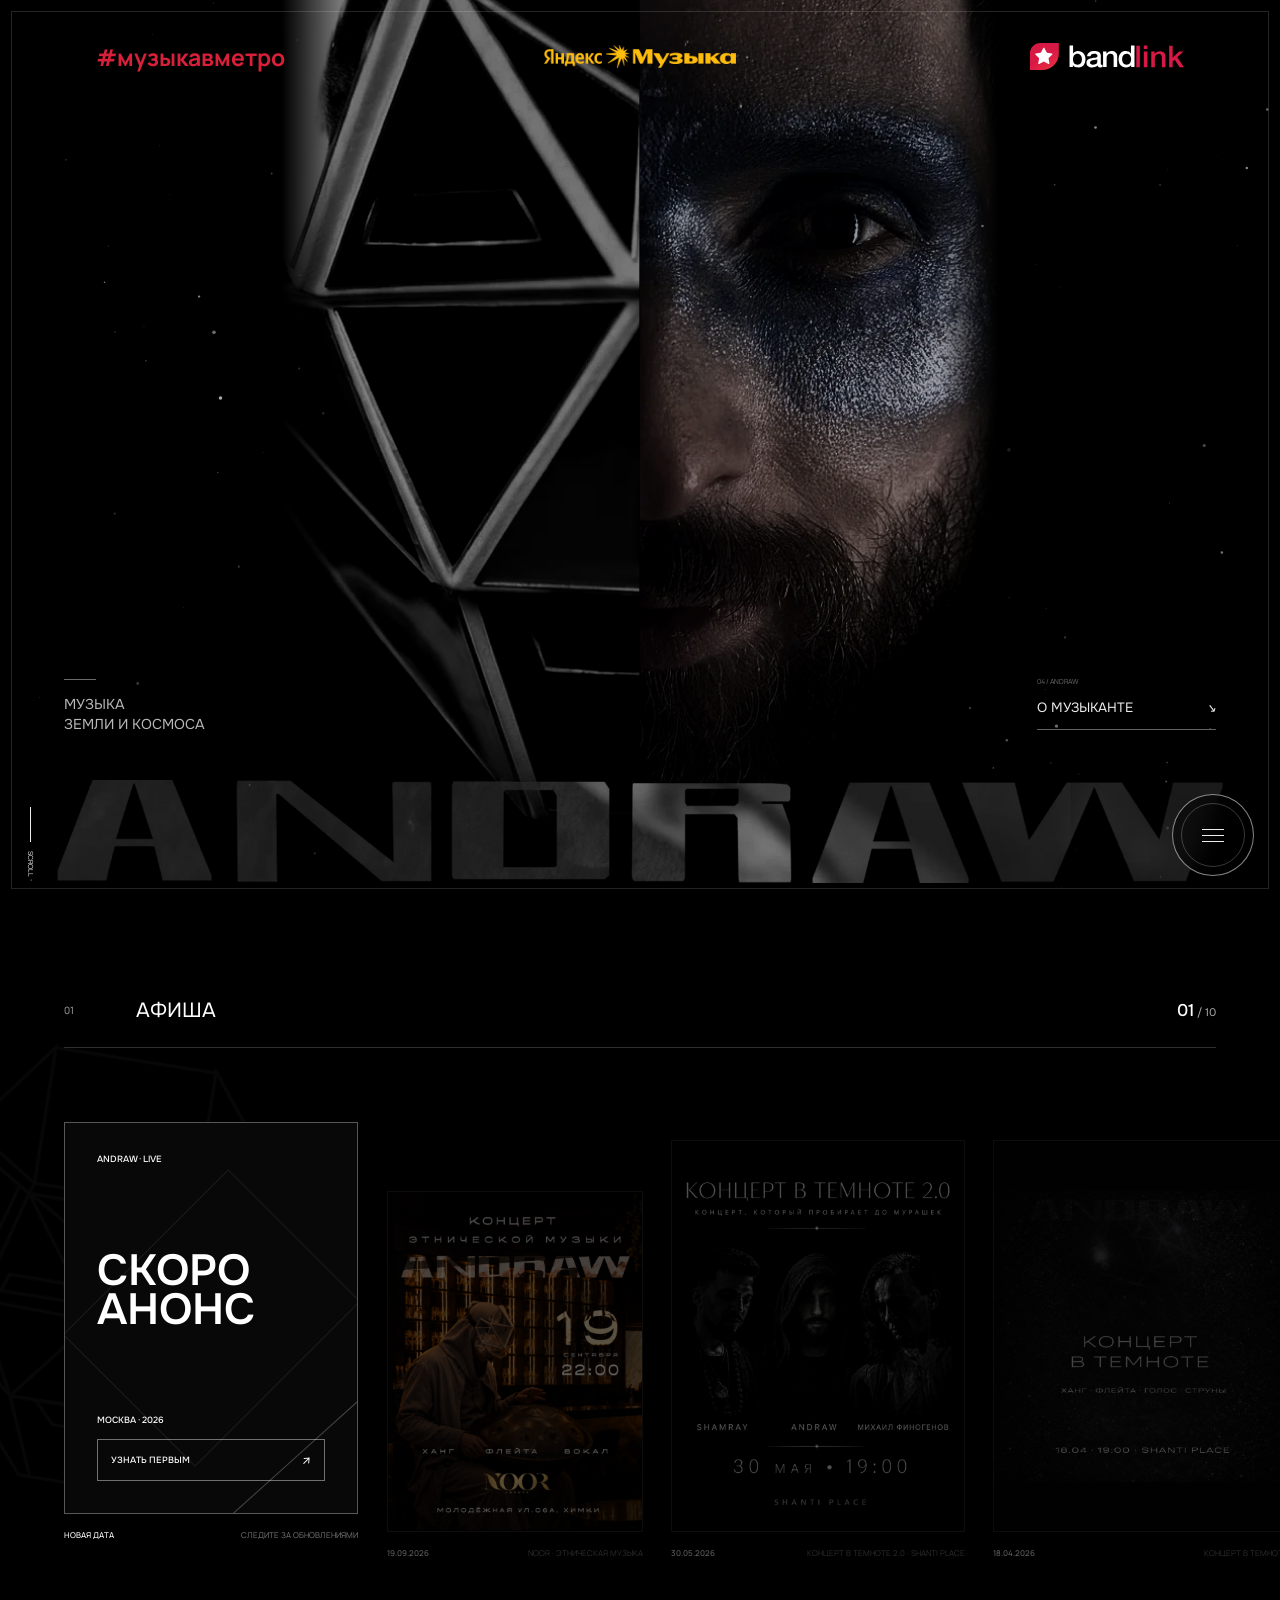
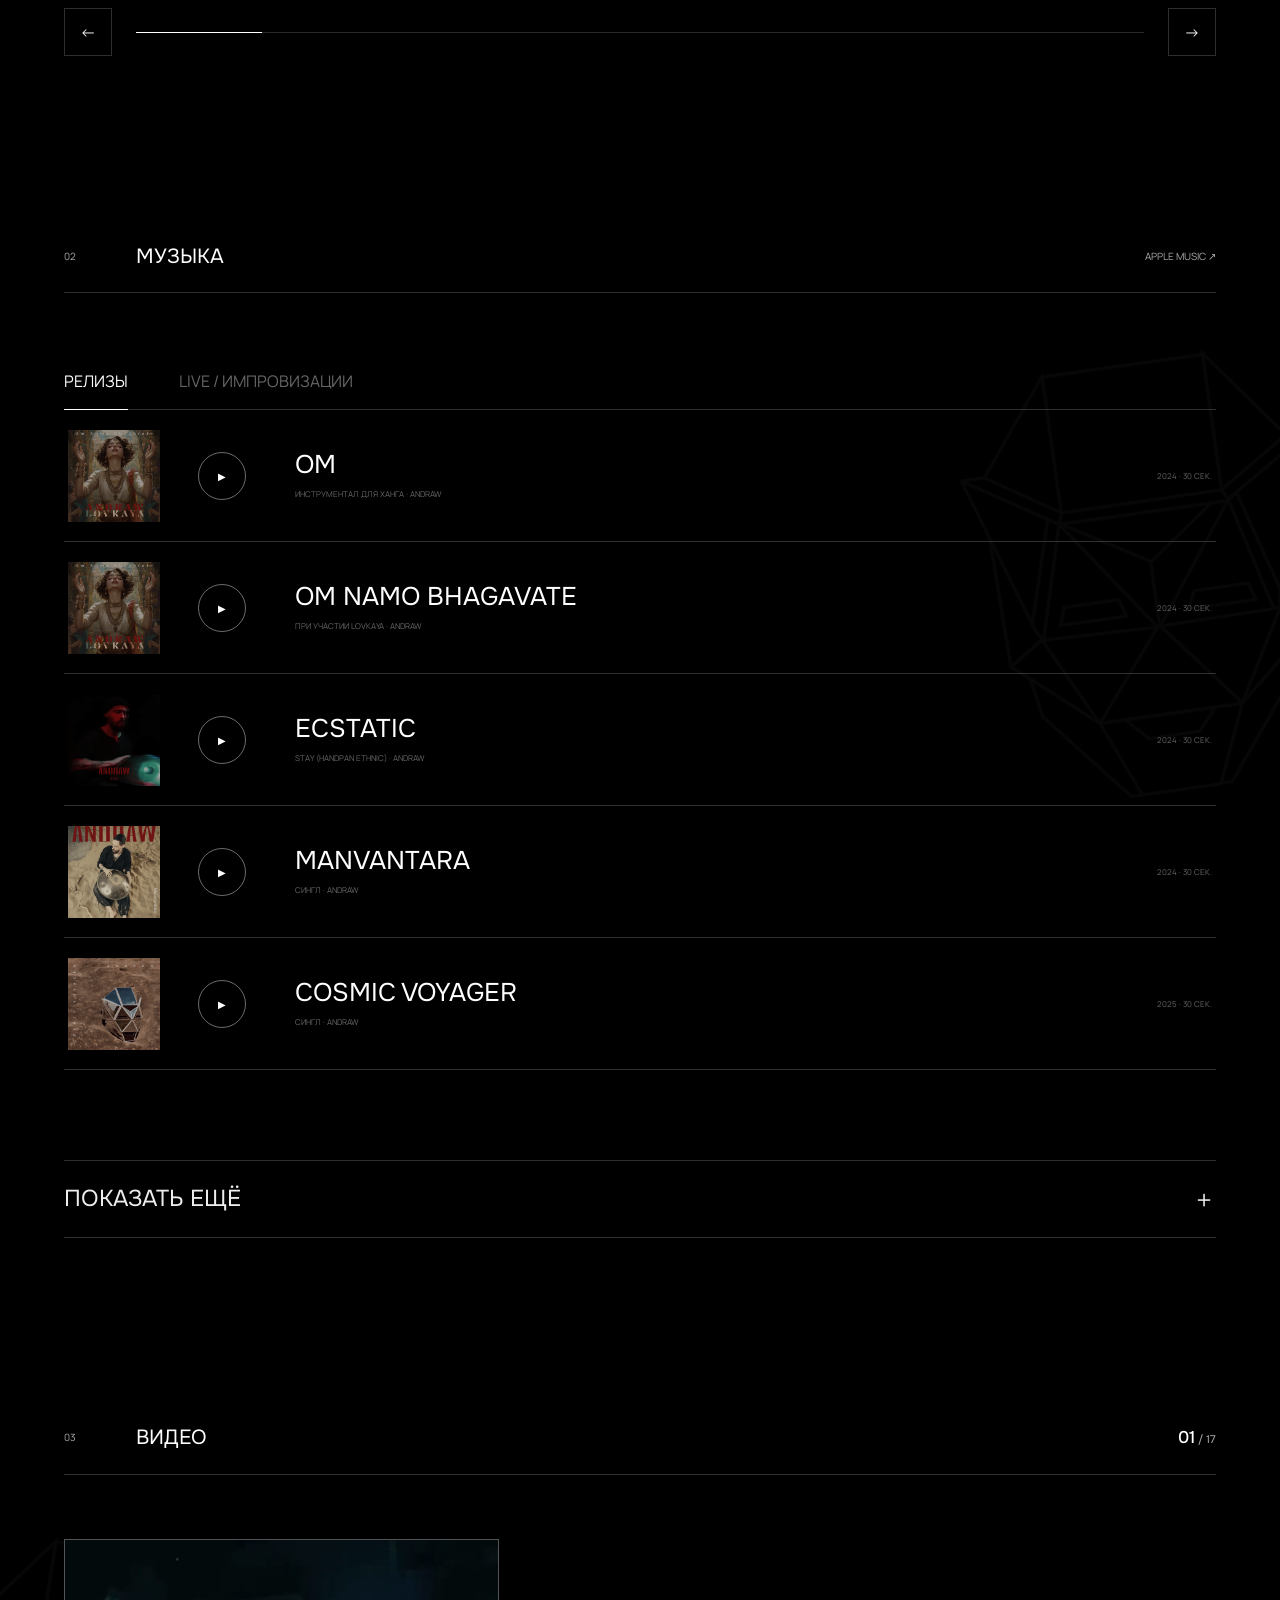
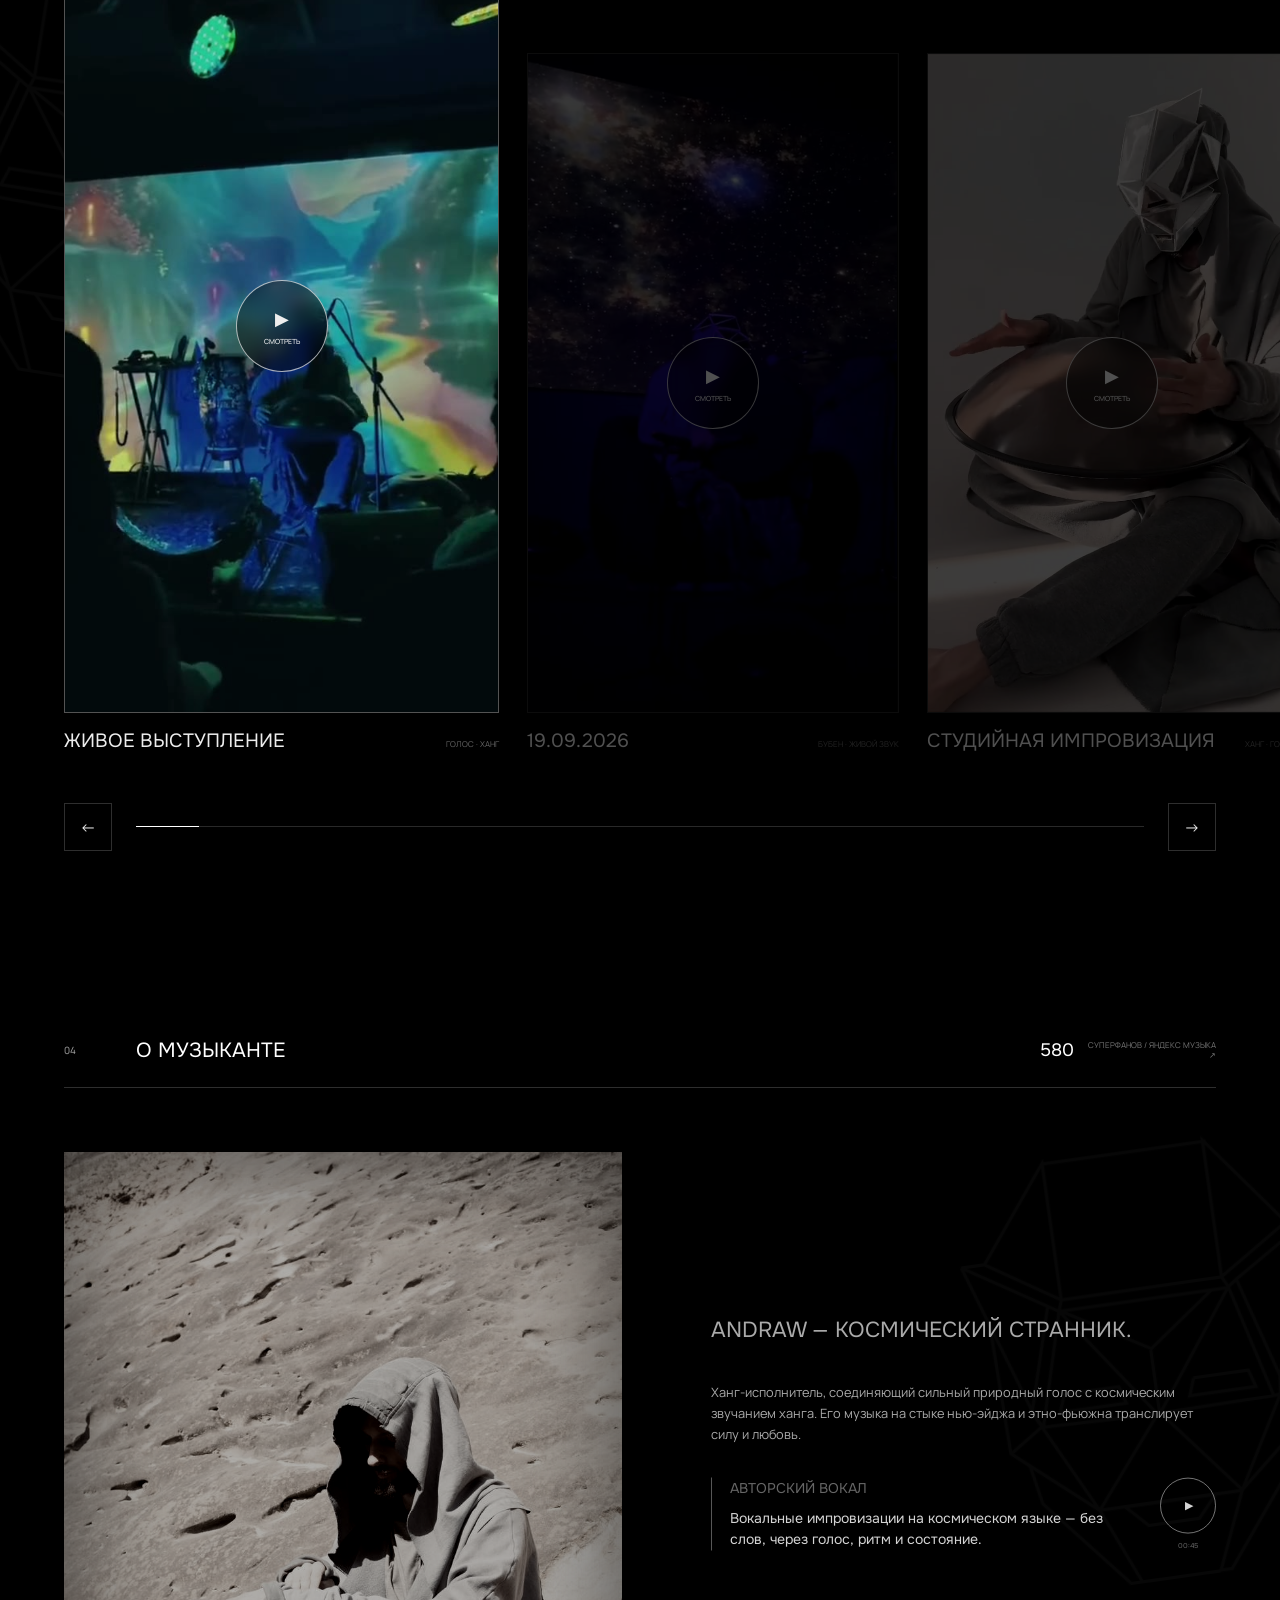
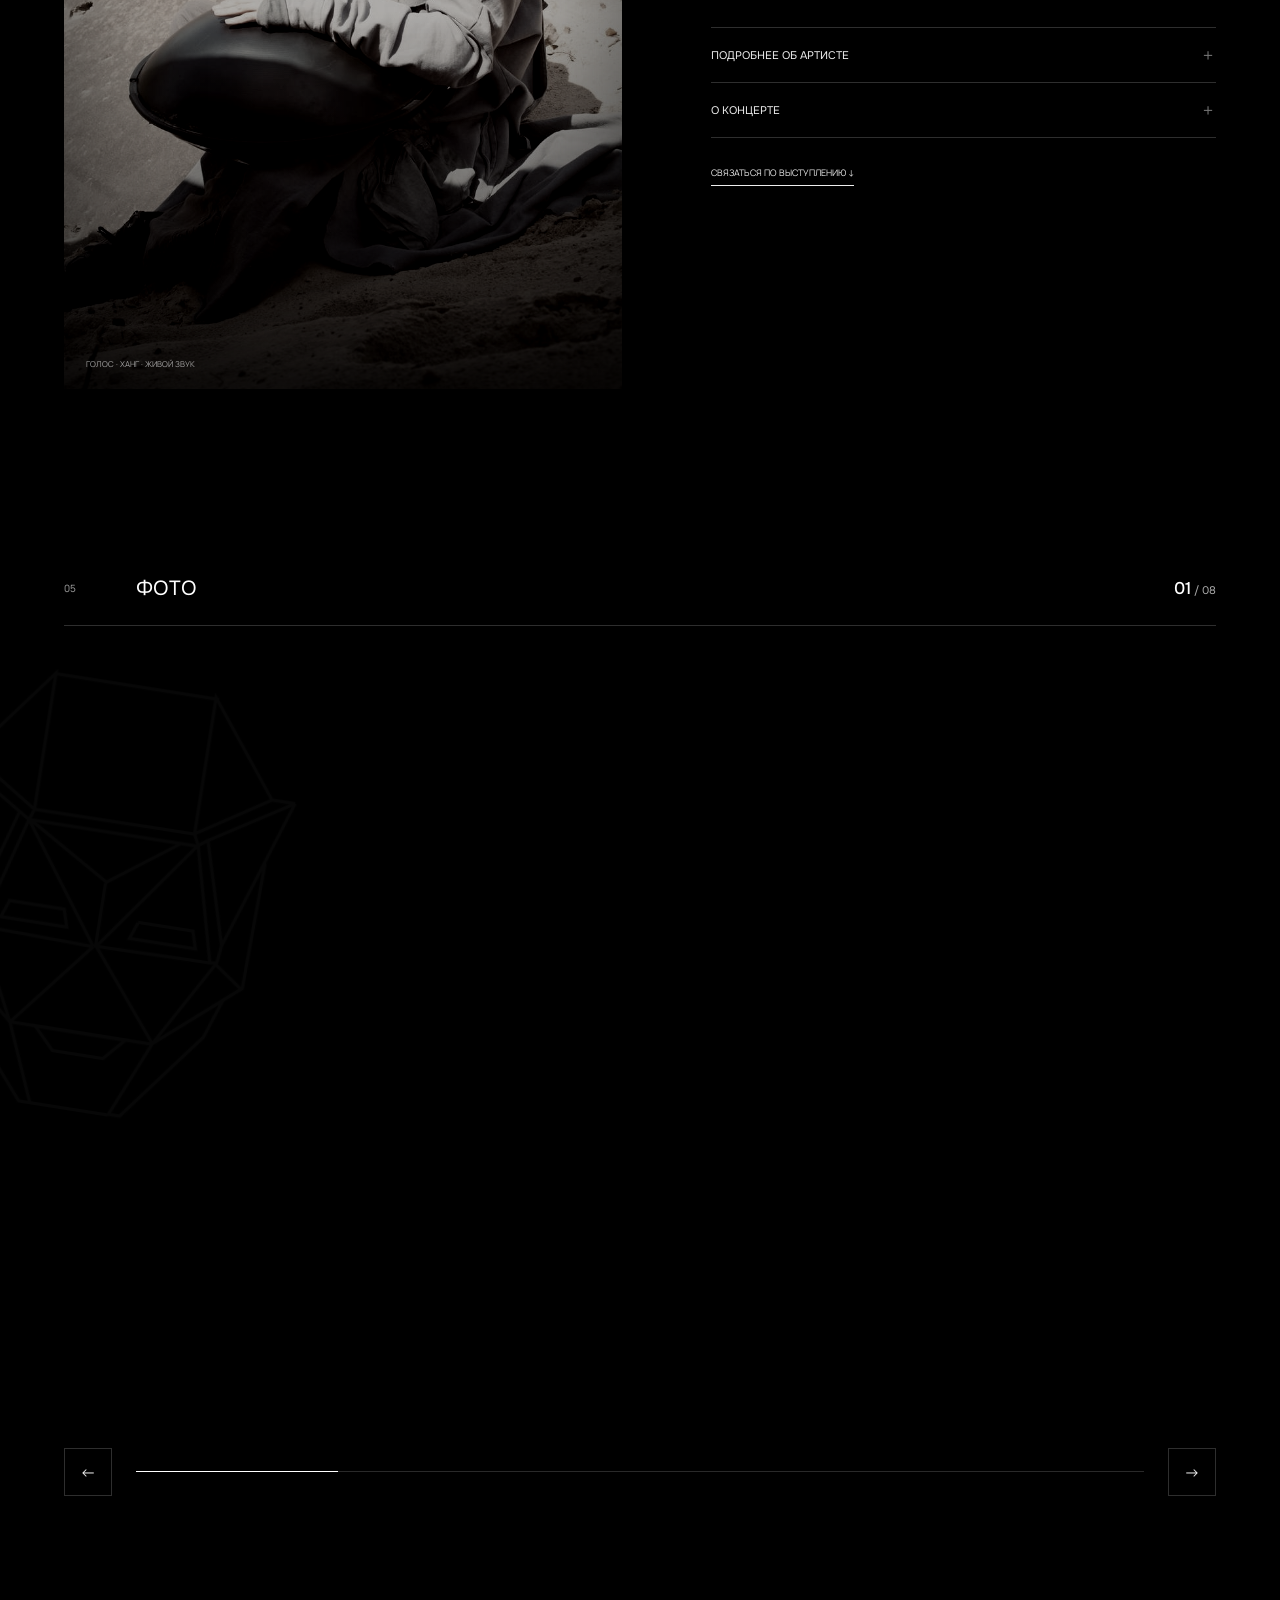
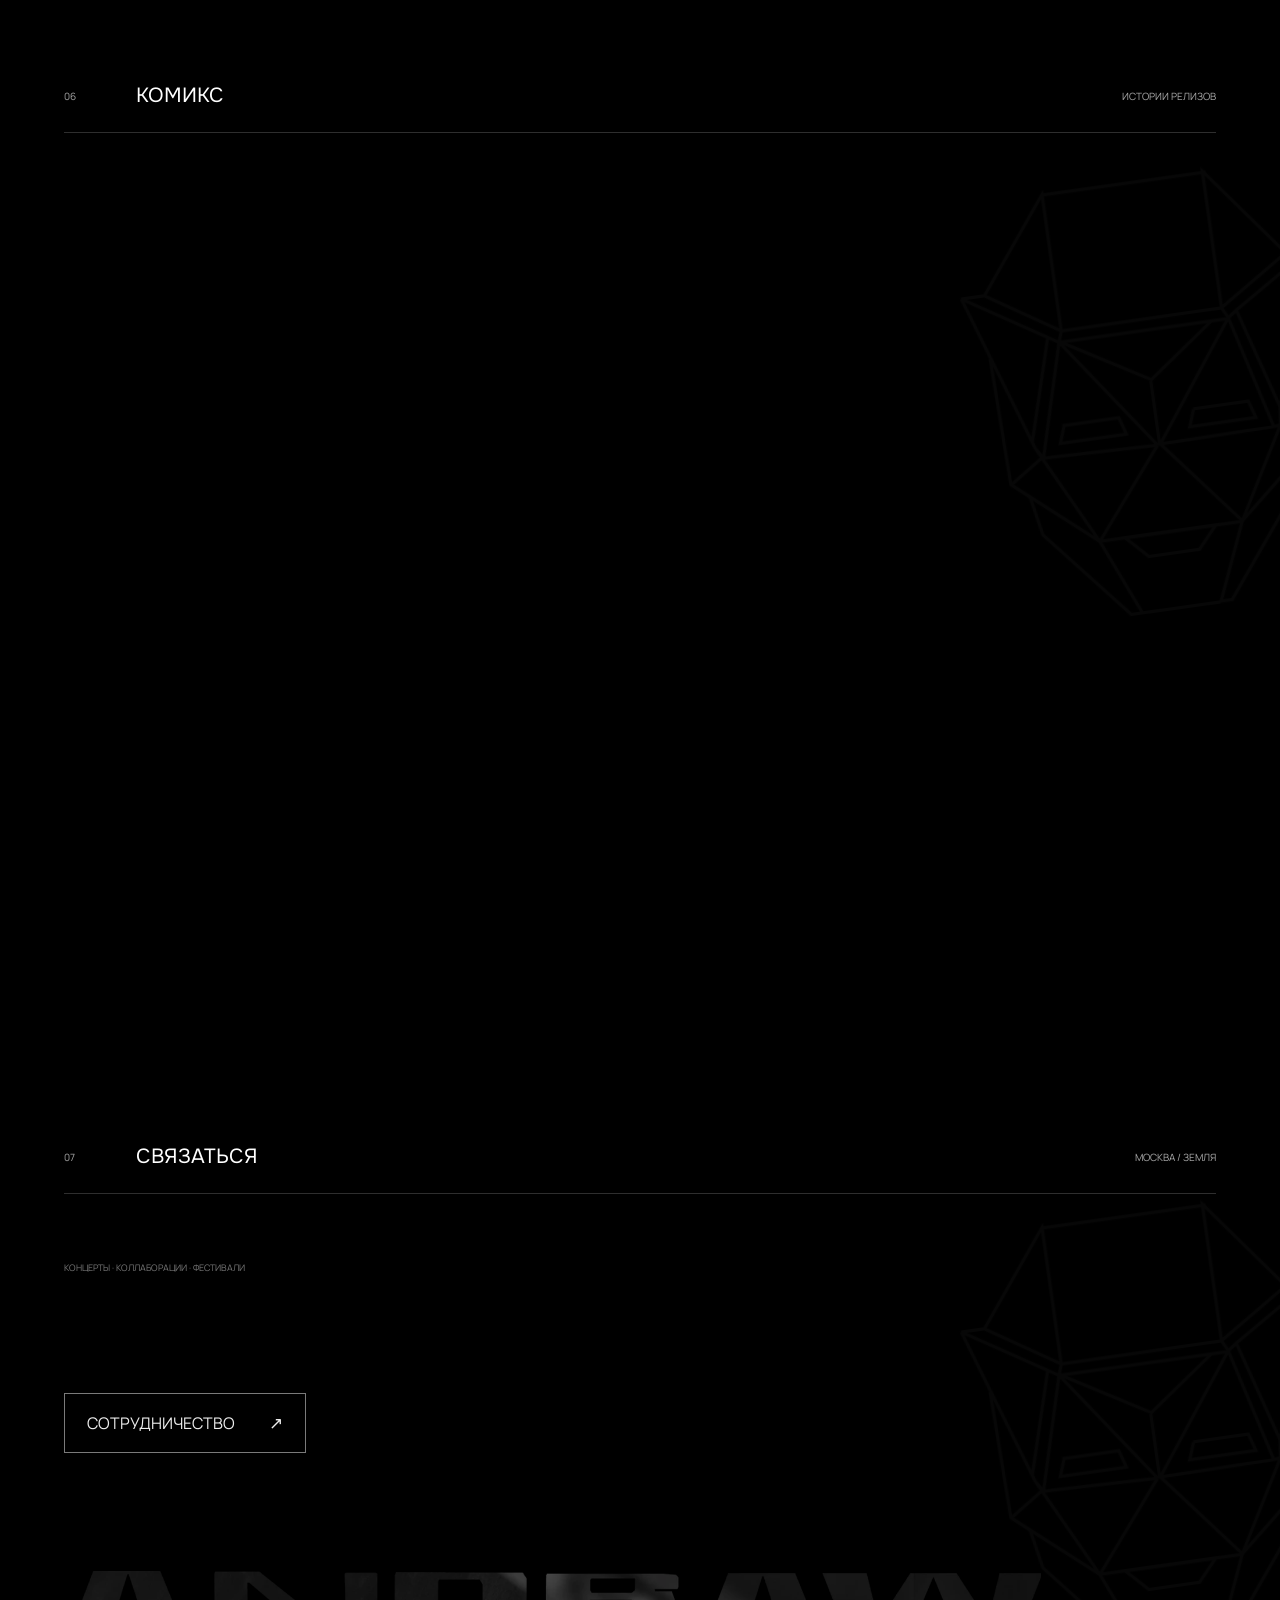
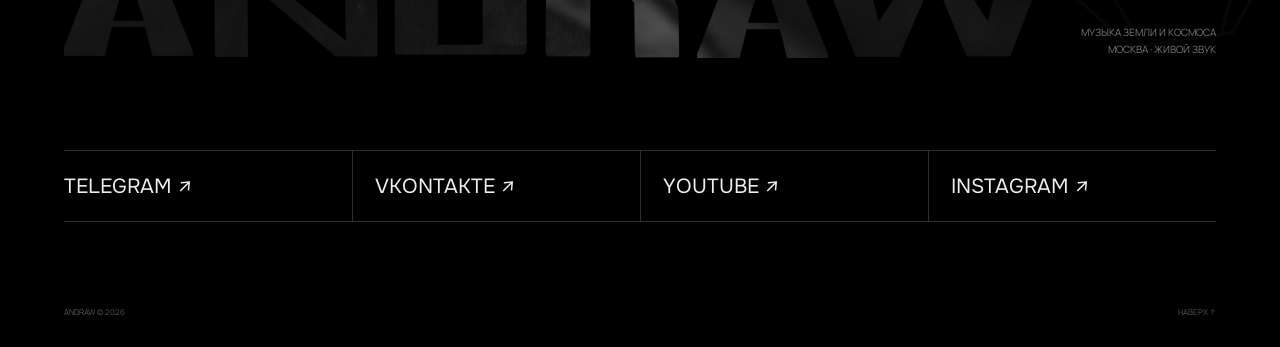
==== commit f708b2ab: "Use www domain as canonical site URL" ====
--- a/index.html
+++ b/index.html
@@ -8,9 +8,9 @@
   <meta name="robots" content="index, follow, max-image-preview:large, max-snippet:-1, max-video-preview:-1">
   <meta name="author" content="ANDRAW">
   <title>ANDRAW — ханг-исполнитель, этно-фьюжн и живая музыка</title>
-  <link rel="canonical" href="https://andraw-music.ru/">
-  <link rel="alternate" hreflang="ru" href="https://andraw-music.ru/">
-  <link rel="alternate" hreflang="x-default" href="https://andraw-music.ru/">
+  <link rel="canonical" href="https://www.andraw-music.ru/">
+  <link rel="alternate" hreflang="ru" href="https://www.andraw-music.ru/">
+  <link rel="alternate" hreflang="x-default" href="https://www.andraw-music.ru/">
   <link rel="icon" href="/assets/site/favicon.jpg" type="image/jpeg">
   <link rel="apple-touch-icon" href="/assets/site/favicon.jpg">
   <meta property="og:type" content="website">
@@ -18,15 +18,15 @@
   <meta property="og:site_name" content="ANDRAW">
   <meta property="og:title" content="ANDRAW — музыка земли и космоса">
   <meta property="og:description" content="Ханги, голос и этно-фьюжн: музыка земли и космоса, концерты, видео и релизы ANDRAW.">
-  <meta property="og:url" content="https://andraw-music.ru/">
-  <meta property="og:image" content="https://andraw-music.ru/assets/media/event-archive/06-2026-03-28-live.jpg">
+  <meta property="og:url" content="https://www.andraw-music.ru/">
+  <meta property="og:image" content="https://www.andraw-music.ru/assets/media/event-archive/06-2026-03-28-live.jpg">
   <meta property="og:image:width" content="1800">
   <meta property="og:image:height" content="1199">
   <meta property="og:image:alt" content="ANDRAW играет на ханге во время живого выступления">
   <meta name="twitter:card" content="summary_large_image">
   <meta name="twitter:title" content="ANDRAW — музыка земли и космоса">
   <meta name="twitter:description" content="Ханги, голос и этно-фьюжн: концерты, видео и релизы ANDRAW.">
-  <meta name="twitter:image" content="https://andraw-music.ru/assets/media/event-archive/06-2026-03-28-live.jpg">
+  <meta name="twitter:image" content="https://www.andraw-music.ru/assets/media/event-archive/06-2026-03-28-live.jpg">
   <link rel="preconnect" href="https://fonts.googleapis.com">
   <link rel="preconnect" href="https://fonts.gstatic.com" crossorigin>
   <link href="https://fonts.googleapis.com/css2?family=Manrope:wght@400;500;600&family=Onest:wght@300;400;500;600&display=swap" rel="stylesheet">
@@ -37,20 +37,20 @@
     "@graph": [
       {
         "@type": "WebSite",
-        "@id": "https://andraw-music.ru/#website",
-        "url": "https://andraw-music.ru/",
+        "@id": "https://www.andraw-music.ru/#website",
+        "url": "https://www.andraw-music.ru/",
         "name": "ANDRAW",
         "description": "Официальный сайт музыканта ANDRAW",
         "inLanguage": "ru-RU",
-        "publisher": { "@id": "https://andraw-music.ru/#artist" }
+        "publisher": { "@id": "https://www.andraw-music.ru/#artist" }
       },
       {
         "@type": "Person",
-        "@id": "https://andraw-music.ru/#artist",
+        "@id": "https://www.andraw-music.ru/#artist",
         "name": "ANDRAW",
         "alternateName": "Andraw",
-        "url": "https://andraw-music.ru/",
-        "image": "https://andraw-music.ru/assets/media/event-archive/06-2026-03-28-live.jpg",
+        "url": "https://www.andraw-music.ru/",
+        "image": "https://www.andraw-music.ru/assets/media/event-archive/06-2026-03-28-live.jpg",
         "jobTitle": "Музыкант и ханг-исполнитель",
         "description": "ANDRAW — ханг-исполнитель и вокалист, соединяющий сильный природный голос с космическим звучанием ханга в жанрах нью-эйдж и этно-фьюжн.",
         "homeLocation": { "@type": "City", "name": "Москва" },
@@ -66,12 +66,12 @@
       },
       {
         "@type": "WebPage",
-        "@id": "https://andraw-music.ru/#webpage",
-        "url": "https://andraw-music.ru/",
+        "@id": "https://www.andraw-music.ru/#webpage",
+        "url": "https://www.andraw-music.ru/",
         "name": "ANDRAW — ханг-исполнитель, этно-фьюжн и живая музыка",
-        "isPartOf": { "@id": "https://andraw-music.ru/#website" },
-        "about": { "@id": "https://andraw-music.ru/#artist" },
-        "primaryImageOfPage": { "@type": "ImageObject", "url": "https://andraw-music.ru/assets/media/event-archive/06-2026-03-28-live.jpg" },
+        "isPartOf": { "@id": "https://www.andraw-music.ru/#website" },
+        "about": { "@id": "https://www.andraw-music.ru/#artist" },
+        "primaryImageOfPage": { "@type": "ImageObject", "url": "https://www.andraw-music.ru/assets/media/event-archive/06-2026-03-28-live.jpg" },
         "inLanguage": "ru-RU"
       }
     ]
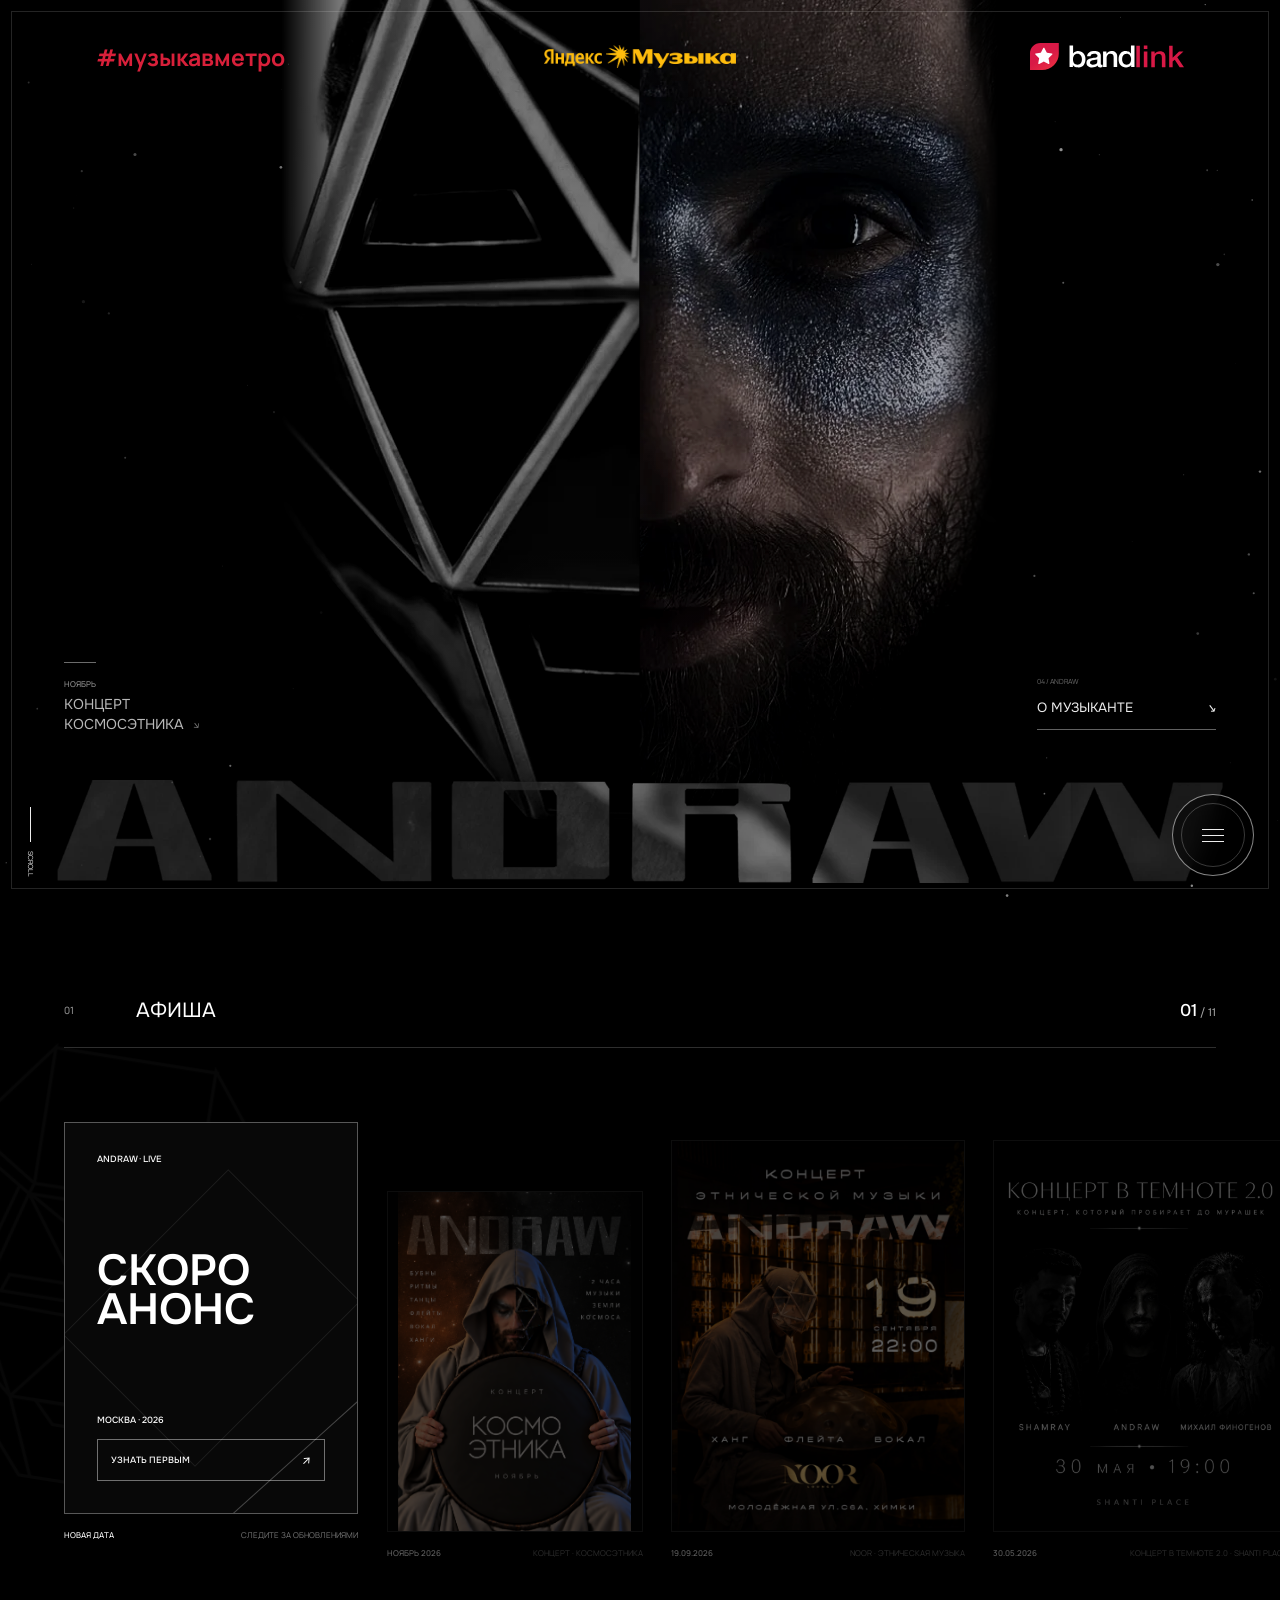
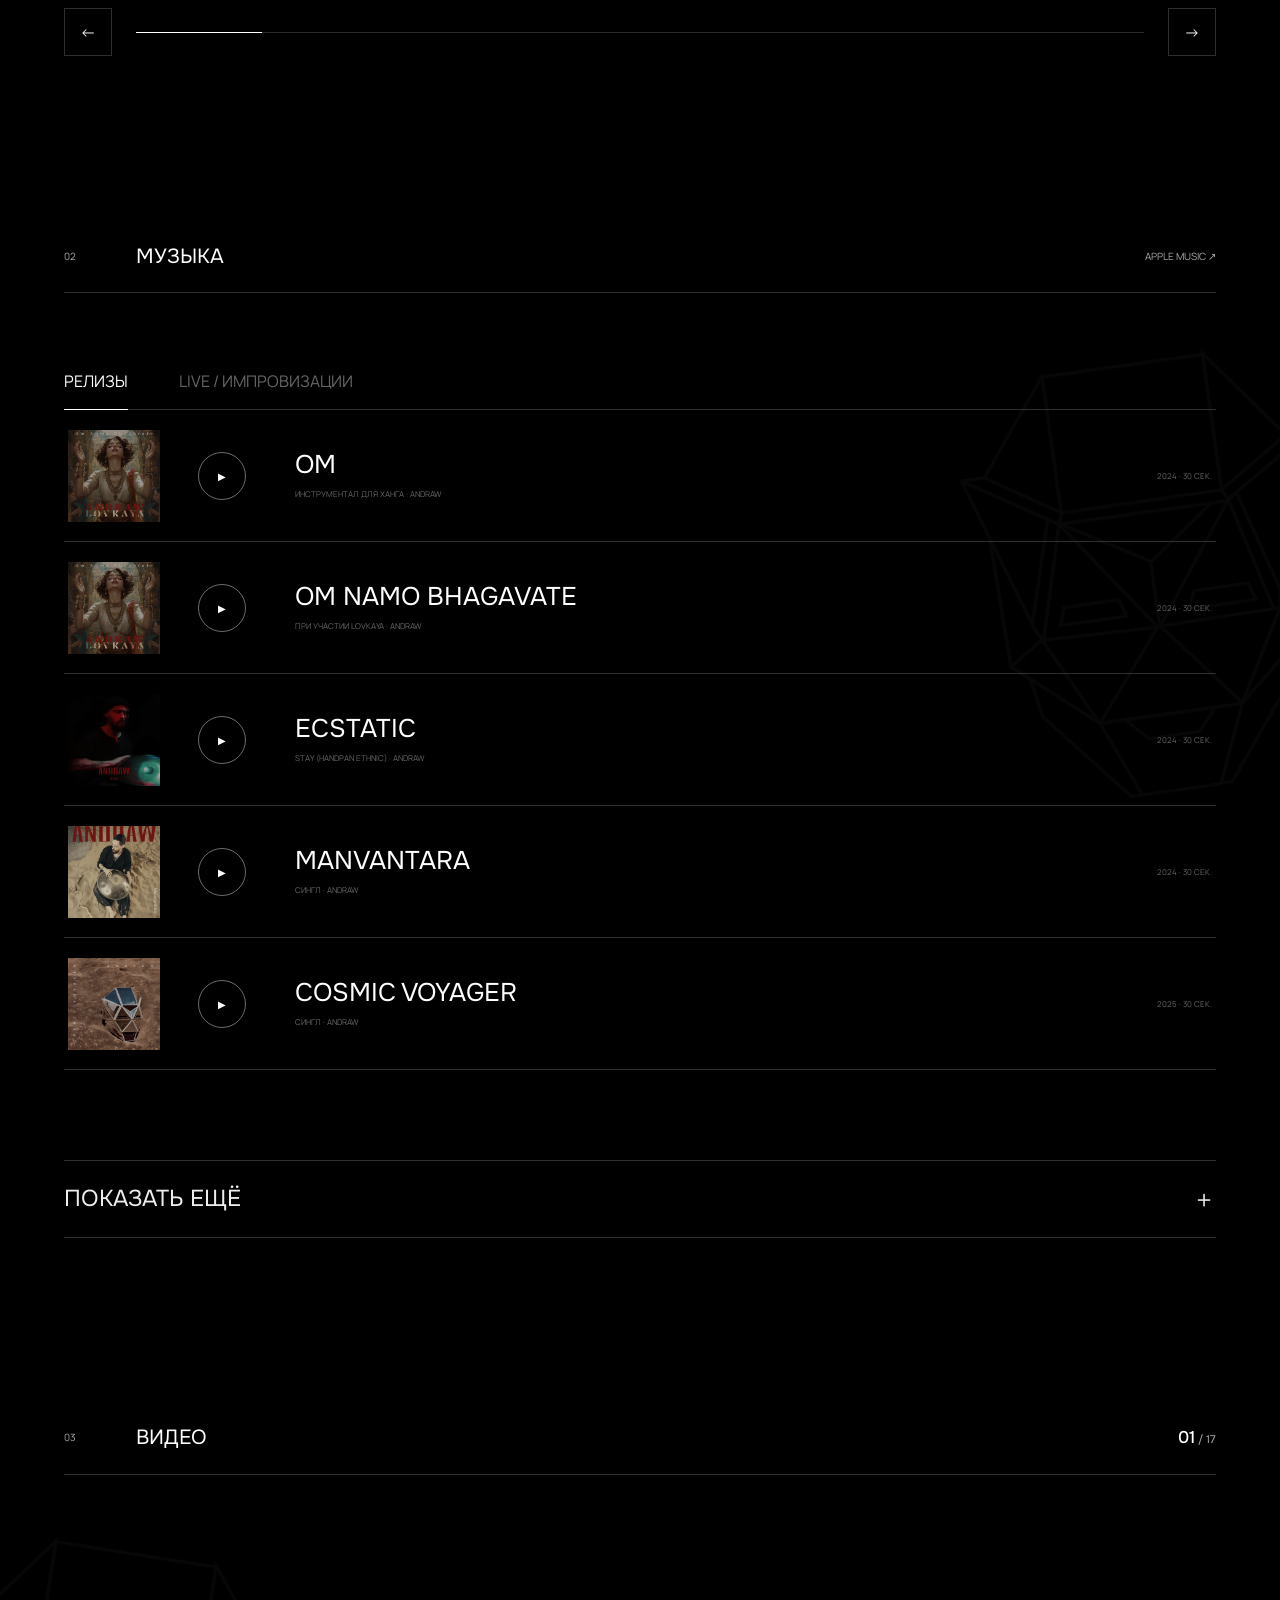
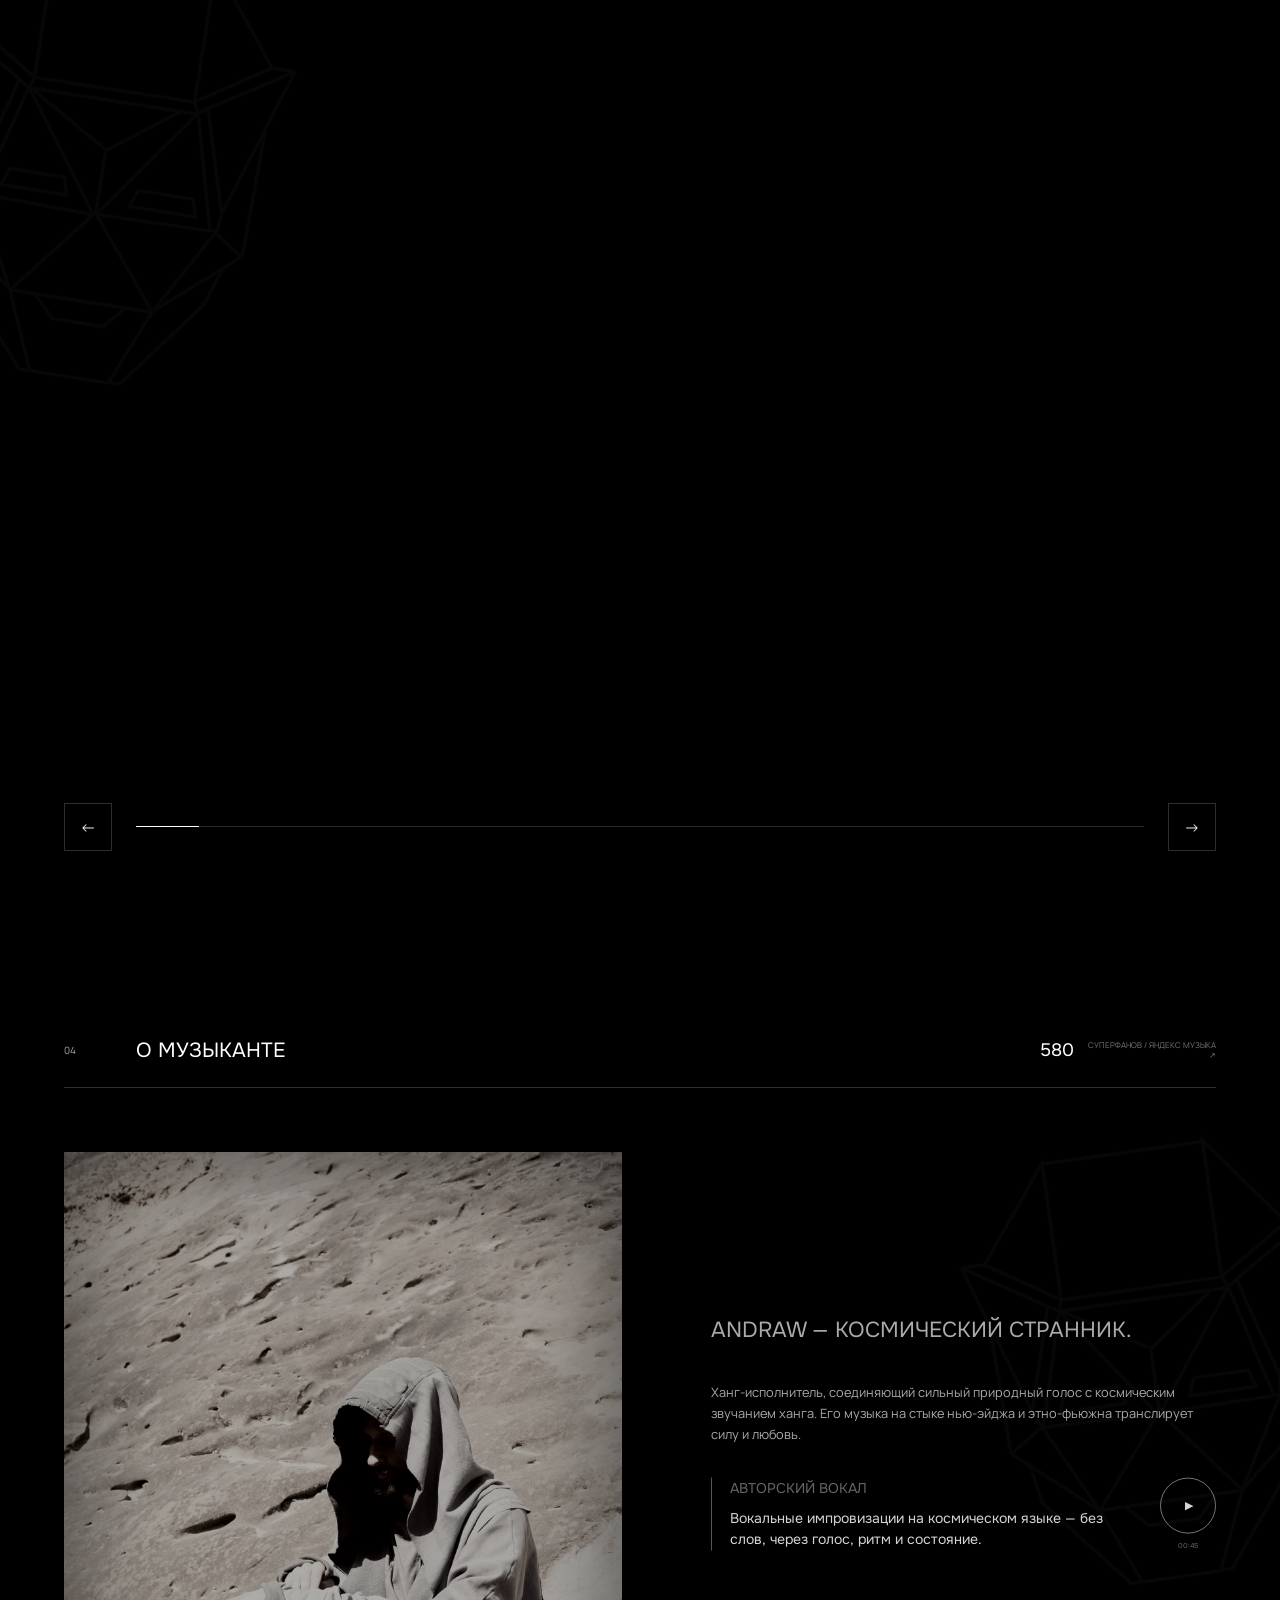
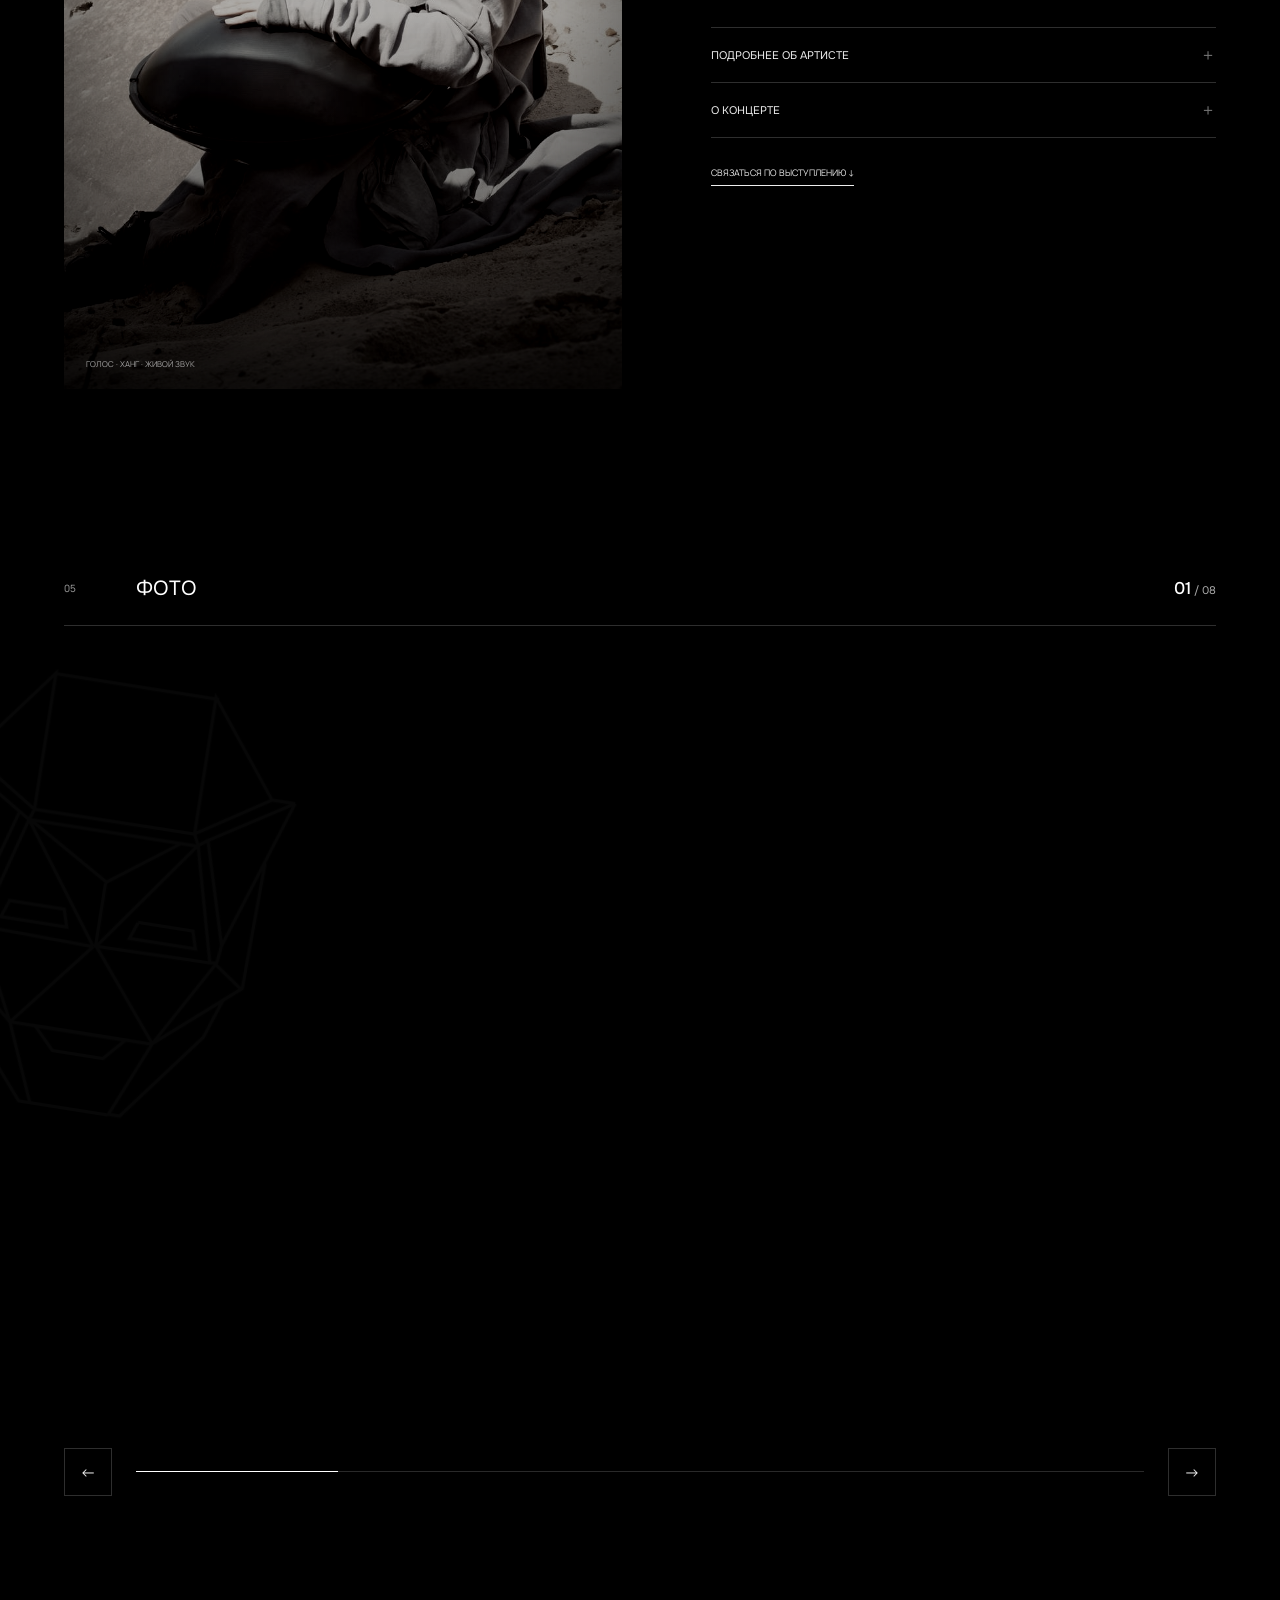
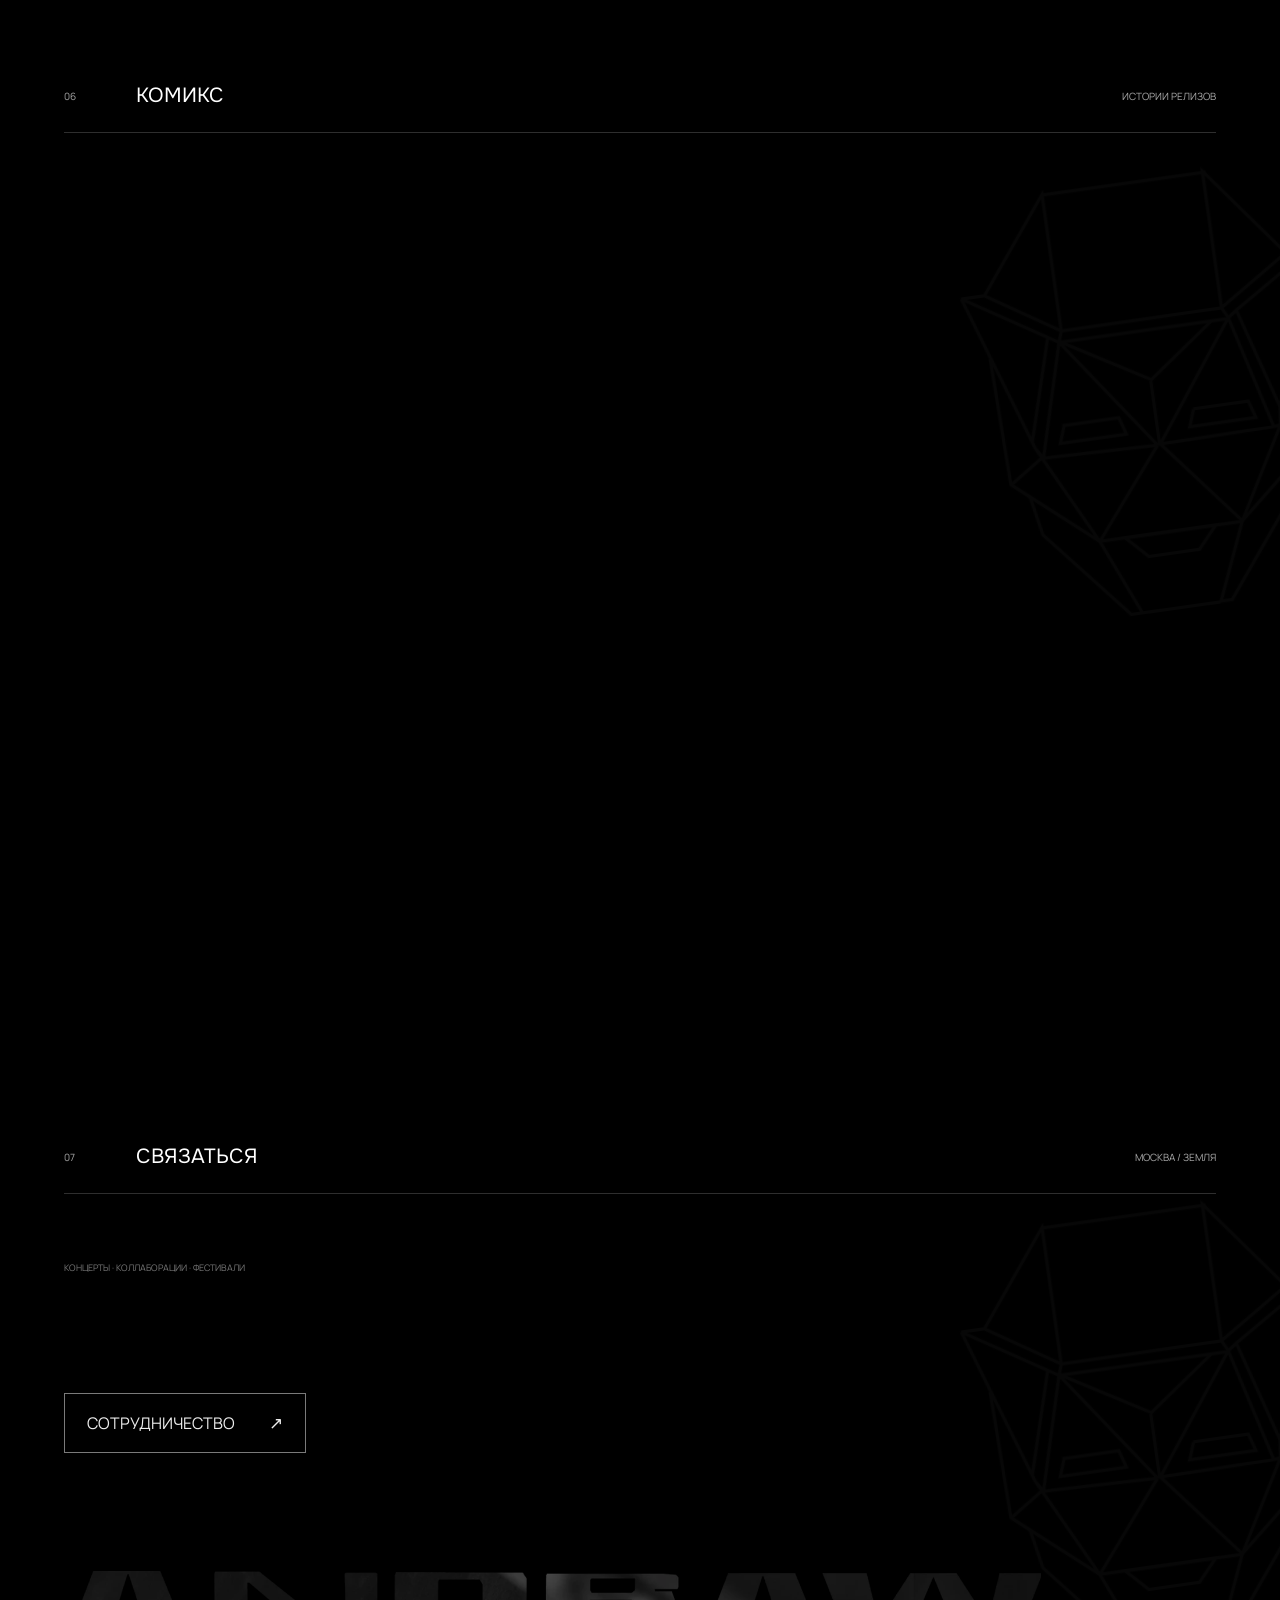
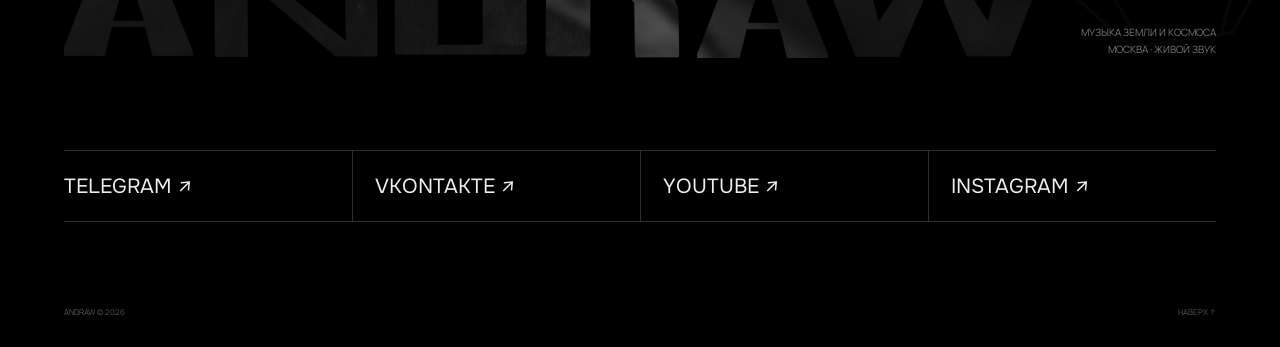
==== commit 46836748: "Add Cosmoethnica concert announcement" ====
--- a/index.html
+++ b/index.html
@@ -145,10 +145,11 @@
         <div class="hero-face"><img src="assets/site/hero-face.webp" alt=""></div>
       </div>
 
-      <p class="hero-tagline" aria-label="Музыка земли и космоса">
-        <span>Музыка</span>
-        <span>земли и космоса</span>
-      </p>
+      <a class="hero-tagline" href="#events" aria-label="Концерт КосмосЭтника — перейти к афише">
+        <small>Ноябрь</small>
+        <span>Концерт</span>
+        <span>КосмосЭтника <i aria-hidden="true">↘</i></span>
+      </a>
 
       <a class="hero-about-link" href="#about">
         <small>04 / ANDRAW</small>
@@ -164,7 +165,7 @@
       <div class="section-line">
         <span>01</span>
         <h2>Афиша</h2>
-        <div class="slider-count"><b data-poster-current>01</b> / 10</div>
+        <div class="slider-count"><b data-poster-current>01</b> / 11</div>
       </div>
 
       <div class="poster-carousel reveal" data-poster-carousel>
@@ -180,6 +181,10 @@
               </div>
             </div>
             <figcaption><b>НОВАЯ ДАТА</b><span>Следите за обновлениями</span></figcaption>
+          </figure>
+          <figure class="poster-slide" data-poster-slide>
+            <img src="assets/media/event-archive/12-2026-11-cosmoethnica-poster.png" alt="Афиша концерта КосмосЭтника ANDRAW в ноябре 2026 года" loading="lazy">
+            <figcaption><b>НОЯБРЬ 2026</b><span>Концерт · КосмосЭтника</span></figcaption>
           </figure>
           <figure class="poster-slide" data-poster-slide>
             <img src="assets/media/event-archive/02-2026-09-19-poster.jpg" alt="Афиша концерта этнической музыки ANDRAW в Noor" loading="lazy">
--- a/styles.css
+++ b/styles.css
@@ -249,6 +249,7 @@
   text-transform: uppercase;
 }
 .hero-tagline::before { width: 32px; height: 1px; margin-bottom: 12px; background: rgba(255,255,255,.42); content: ""; }
+.hero-tagline small { margin-bottom: 4px; color: rgba(255,255,255,.56); font: 500 8px/1 var(--body); letter-spacing: .18em; text-transform: uppercase; }
 .hero-tagline span {
   display: block;
   color: rgba(255,255,255,.72);
@@ -257,6 +258,9 @@
   letter-spacing: .14em;
   white-space: nowrap;
 }
+.hero-tagline i { display: inline-block; margin-left: .4em; color: rgba(255,255,255,.46); font-size: .72em; transition: color .25s, transform .25s; }
+.hero-tagline:hover span { color: #fff; }
+.hero-tagline:hover i { color: #fff; transform: translate(3px, 3px); }
 .hero-about-link {
   position: absolute;
   z-index: 5;
@@ -701,11 +705,12 @@
   .hero-platforms { top: 32px; left: 18px; right: 18px; font-size: 10px; }
   .yandex-link img { width: min(29vw, 116px); }
   .bandlink-link img { width: min(25vw, 98px); }
-  .hero-portraits { width: 100%; grid-template-columns: 51% 49%; }
+  .hero-portraits { width: 90vw; grid-template-columns: 51% 49%; }
   .hero-mask img { object-position: right center; }
   .hero-face img { object-position: left center; }
-  .hero-tagline { left: 18px; bottom: 140px; gap: 3px; font-size: 13px; }
+  .hero-tagline { left: 18px; bottom: 140px; gap: 3px; font-size: 15px; }
   .hero-tagline::before { width: 22px; margin-bottom: 8px; }
+  .hero-tagline small { margin-bottom: 3px; font-size: 7px; }
   .hero-about-link { right: 18px; bottom: 139px; width: min(38vw, 155px); gap: 8px 10px; padding-bottom: 9px; }
   .hero-about-link small { font-size: 6px; }
   .hero-about-link span { font-size: 10px; }
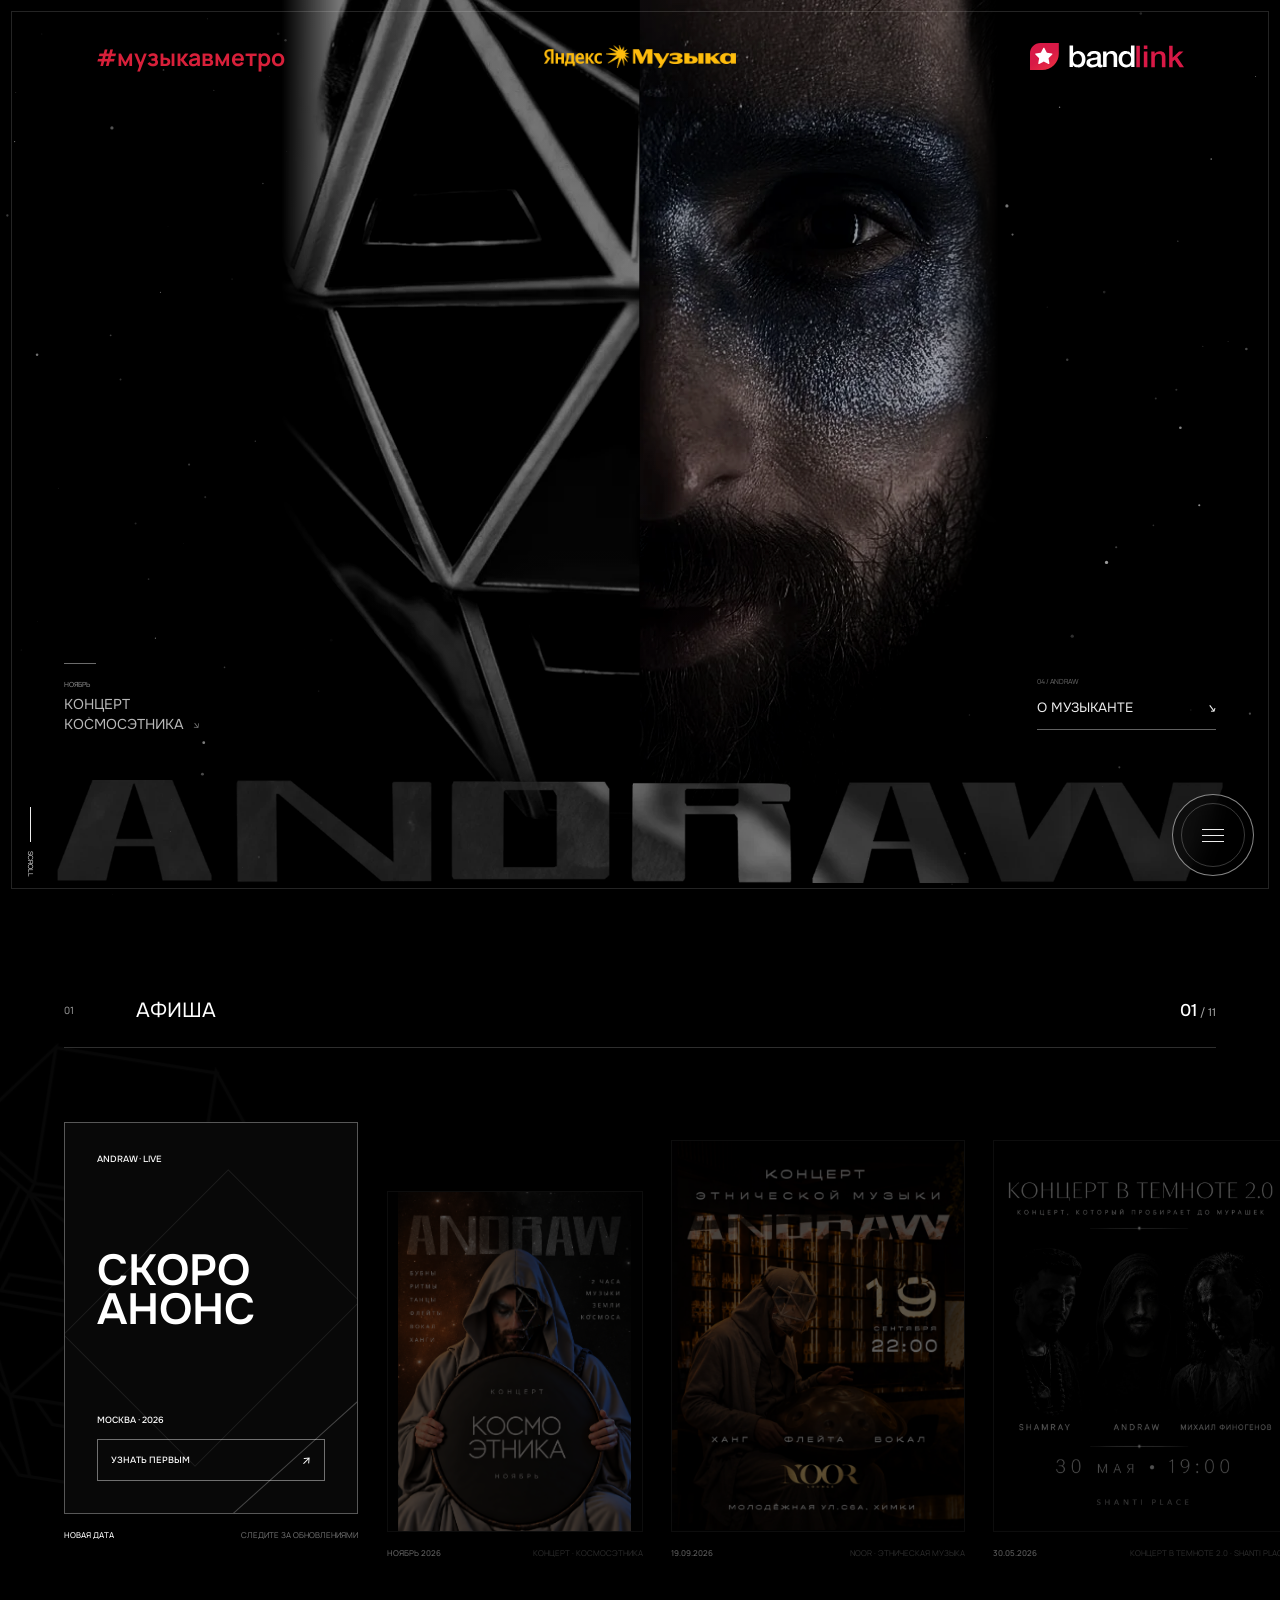
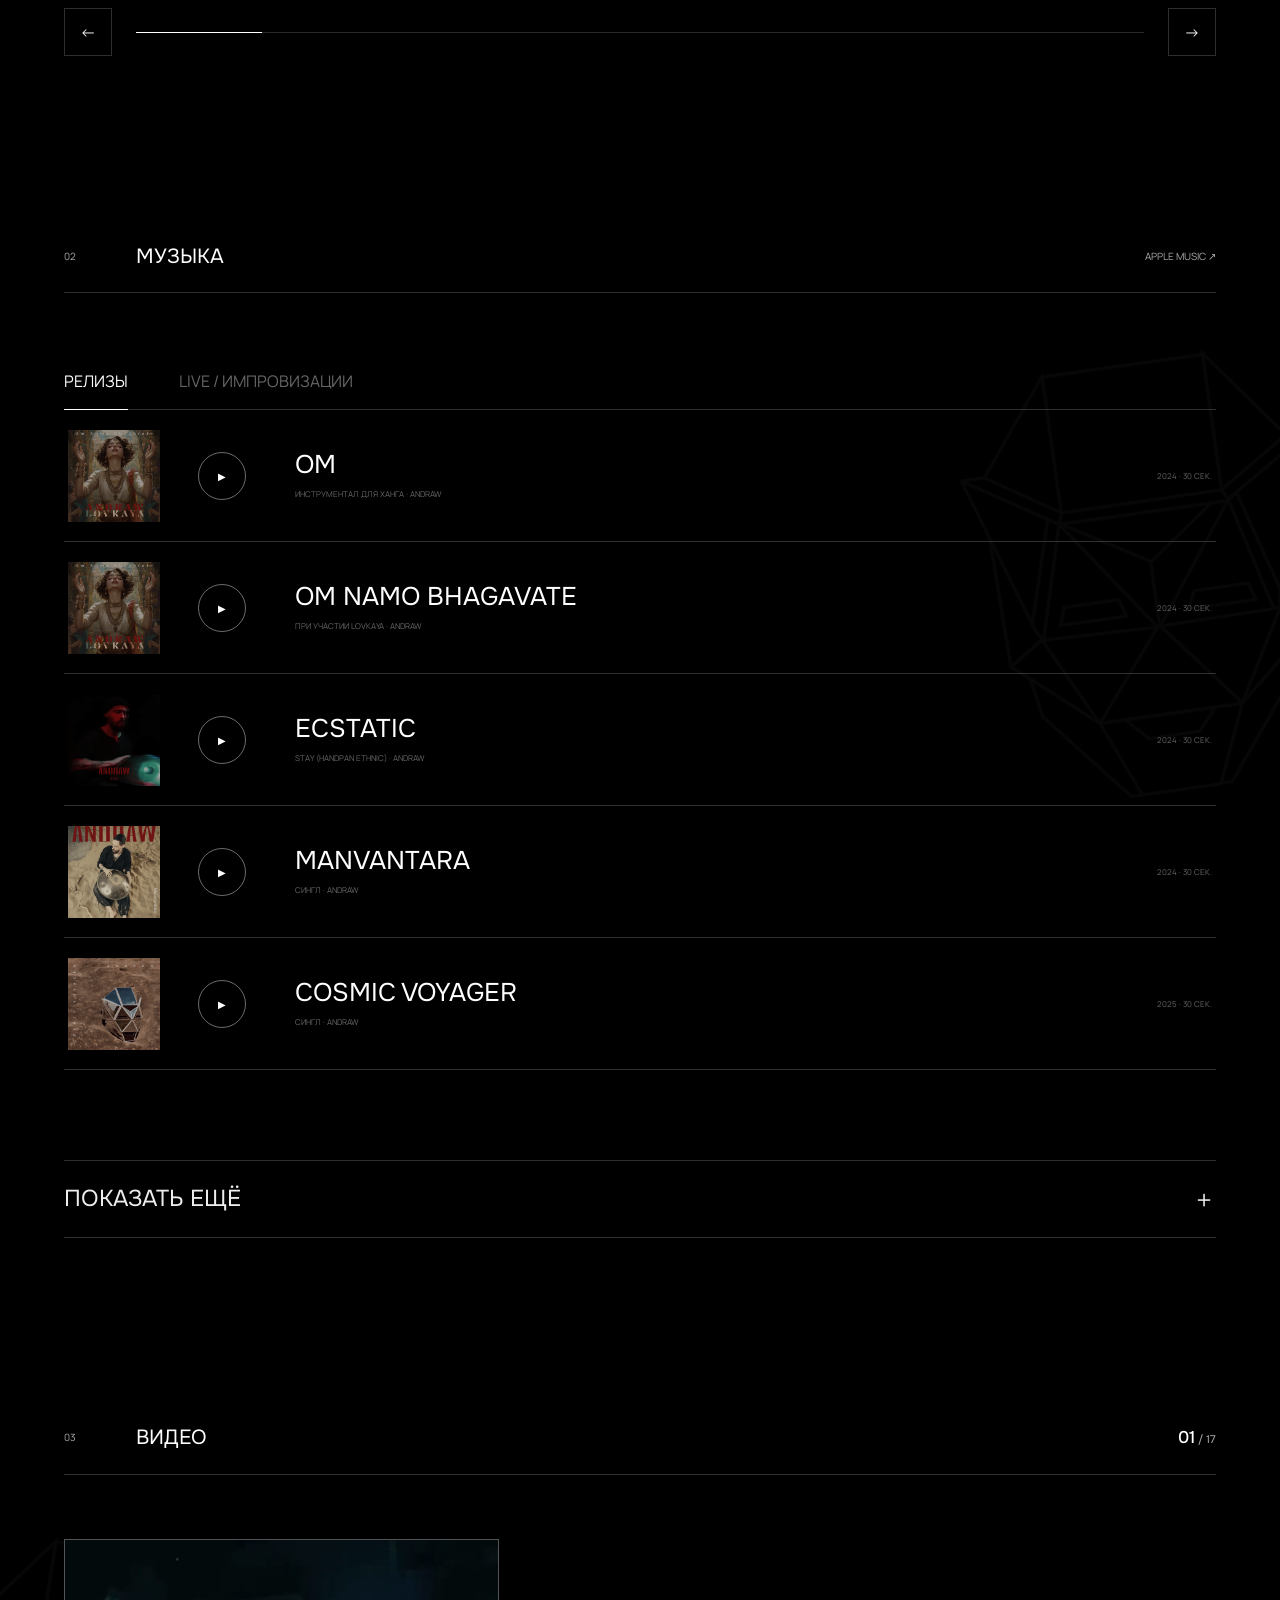
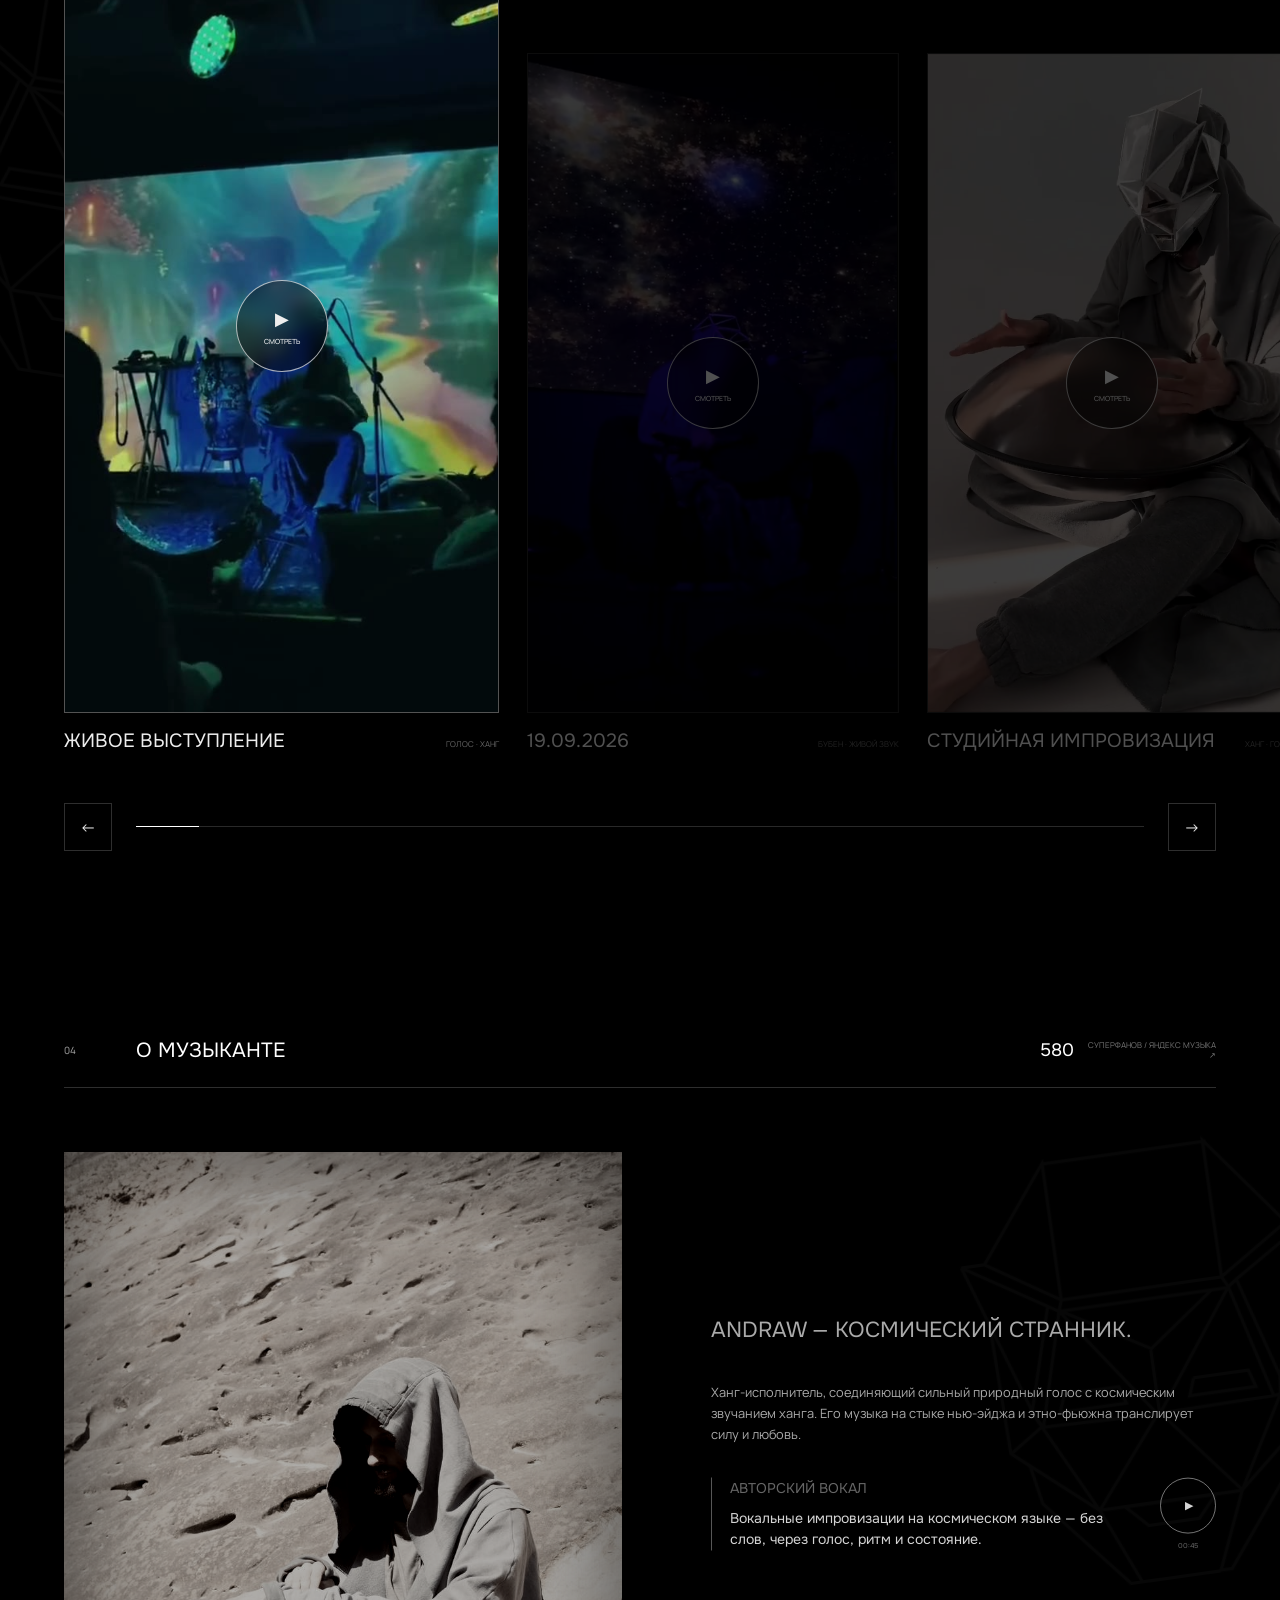
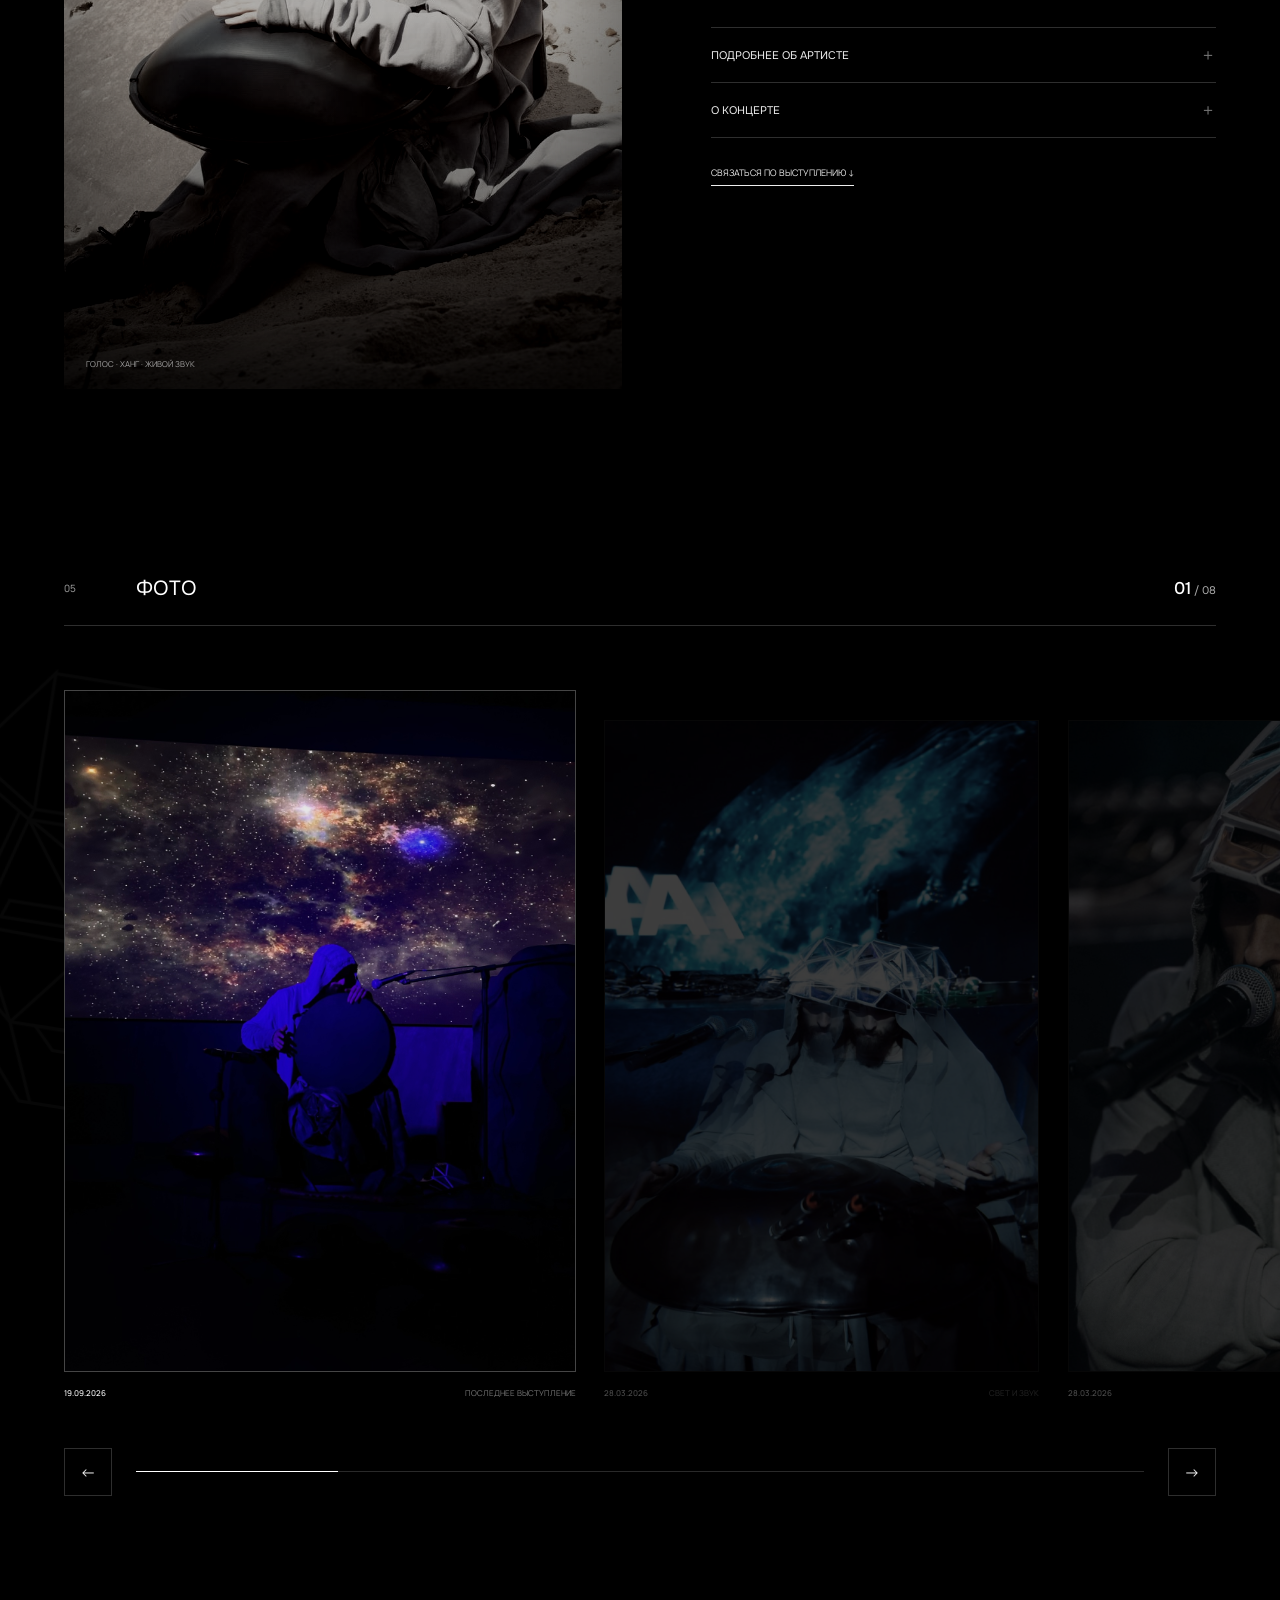
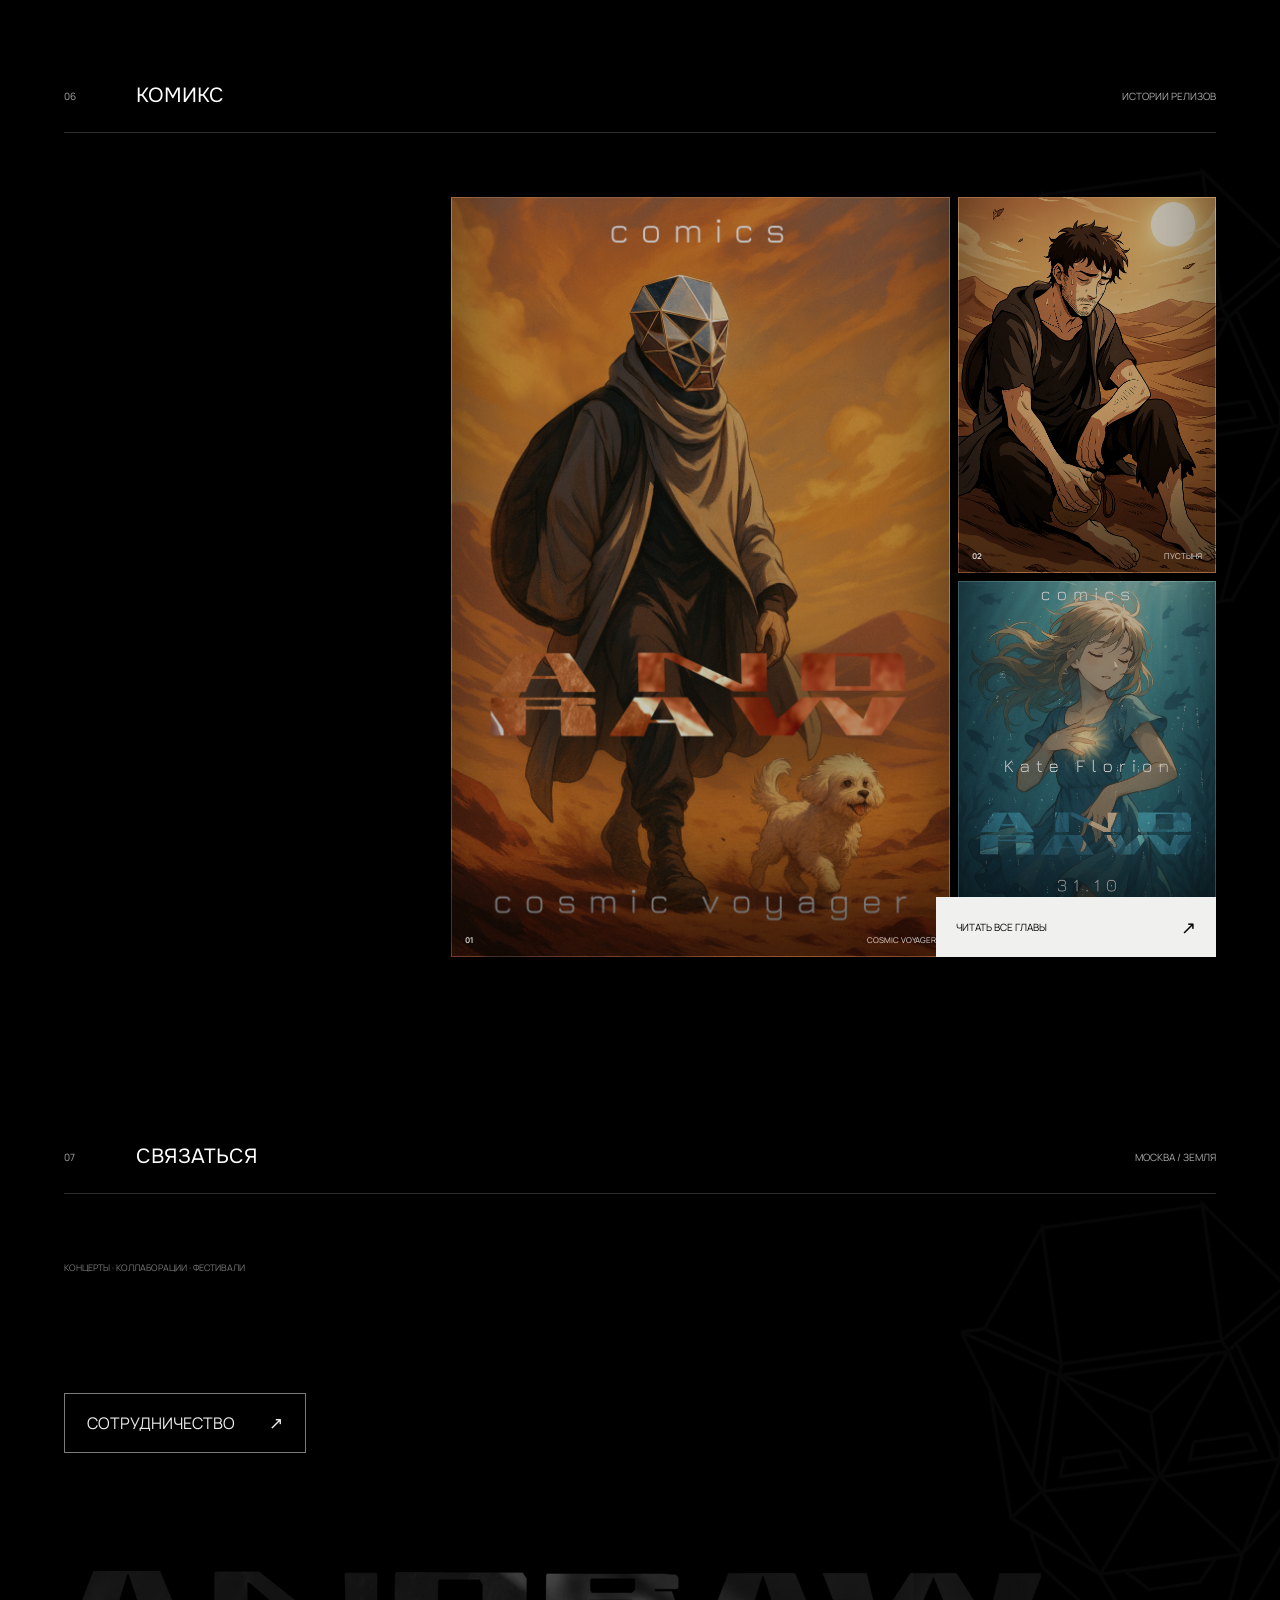
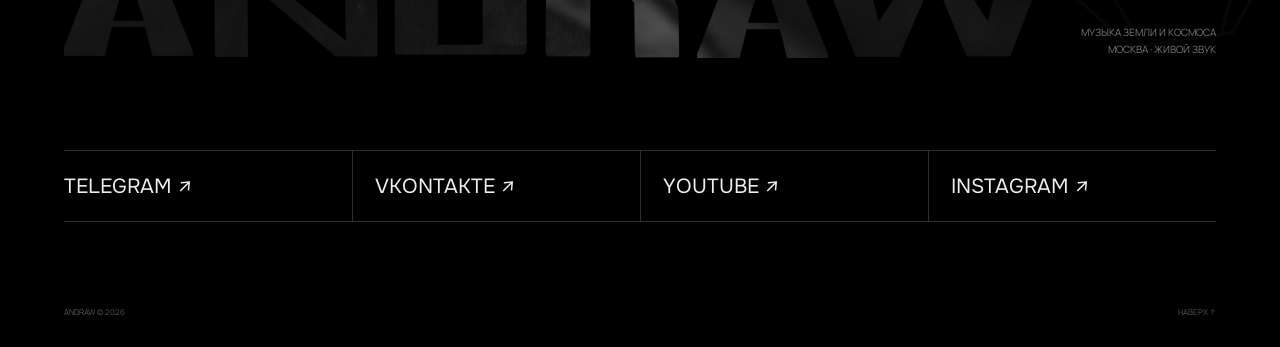
==== commit 4264c6ca: "Prioritize the nearest upcoming concert" ====
--- a/index.html
+++ b/index.html
@@ -165,24 +165,12 @@
       <div class="section-line">
         <span>01</span>
         <h2>Афиша</h2>
-        <div class="slider-count"><b data-poster-current>01</b> / 11</div>
+        <div class="slider-count"><b data-poster-current>01</b> / 10</div>
       </div>
 
       <div class="poster-carousel reveal" data-poster-carousel>
         <div class="poster-track" data-poster-track>
           <figure class="poster-slide active" data-poster-slide>
-            <div class="poster-announcement" aria-label="Скоро анонс нового концерта ANDRAW">
-              <span>ANDRAW · LIVE</span>
-              <strong>СКОРО<br>АНОНС</strong>
-              <i aria-hidden="true"></i>
-              <div class="poster-announcement-action">
-                <small>МОСКВА · 2026</small>
-                <a class="poster-cta" href="https://t.me/andraw_theme" target="_blank" rel="noreferrer">Узнать первым <b>↗</b></a>
-              </div>
-            </div>
-            <figcaption><b>НОВАЯ ДАТА</b><span>Следите за обновлениями</span></figcaption>
-          </figure>
-          <figure class="poster-slide" data-poster-slide>
             <img src="assets/media/event-archive/12-2026-11-cosmoethnica-poster.png" alt="Афиша концерта КосмосЭтника ANDRAW в ноябре 2026 года" loading="lazy">
             <figcaption><b>НОЯБРЬ 2026</b><span>Концерт · КосмосЭтника</span></figcaption>
           </figure>
--- a/styles.css
+++ b/styles.css
@@ -249,7 +249,7 @@
   text-transform: uppercase;
 }
 .hero-tagline::before { width: 32px; height: 1px; margin-bottom: 12px; background: rgba(255,255,255,.42); content: ""; }
-.hero-tagline small { margin-bottom: 4px; color: rgba(255,255,255,.56); font: 500 8px/1 var(--body); letter-spacing: .18em; text-transform: uppercase; }
+.hero-tagline small { margin-bottom: 4px; color: rgba(255,255,255,.5); font: 500 7px/1 var(--body); letter-spacing: .2em; text-transform: uppercase; }
 .hero-tagline span {
   display: block;
   color: rgba(255,255,255,.72);
@@ -710,7 +710,7 @@
   .hero-face img { object-position: left center; }
   .hero-tagline { left: 18px; bottom: 140px; gap: 3px; font-size: 15px; }
   .hero-tagline::before { width: 22px; margin-bottom: 8px; }
-  .hero-tagline small { margin-bottom: 3px; font-size: 7px; }
+  .hero-tagline small { margin-bottom: 3px; font-size: 6px; }
   .hero-about-link { right: 18px; bottom: 139px; width: min(38vw, 155px); gap: 8px 10px; padding-bottom: 9px; }
   .hero-about-link small { font-size: 6px; }
   .hero-about-link span { font-size: 10px; }
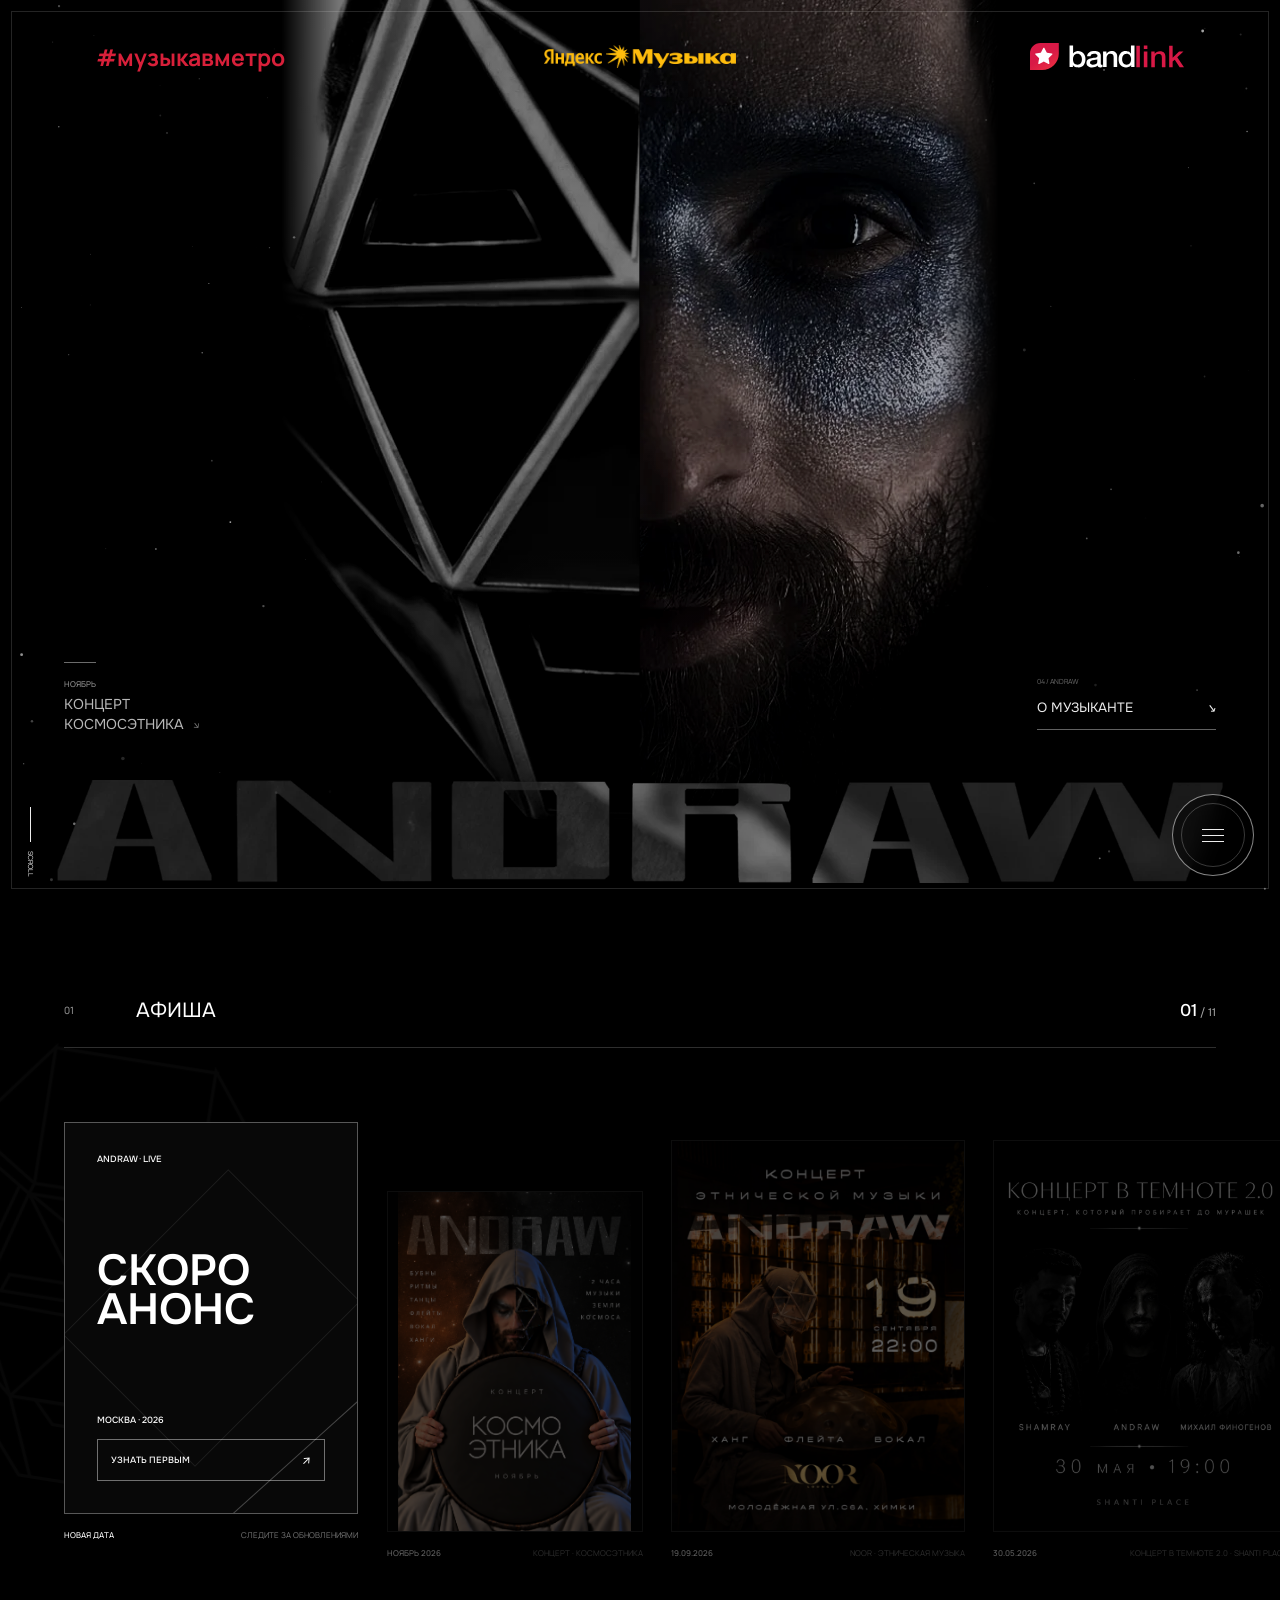
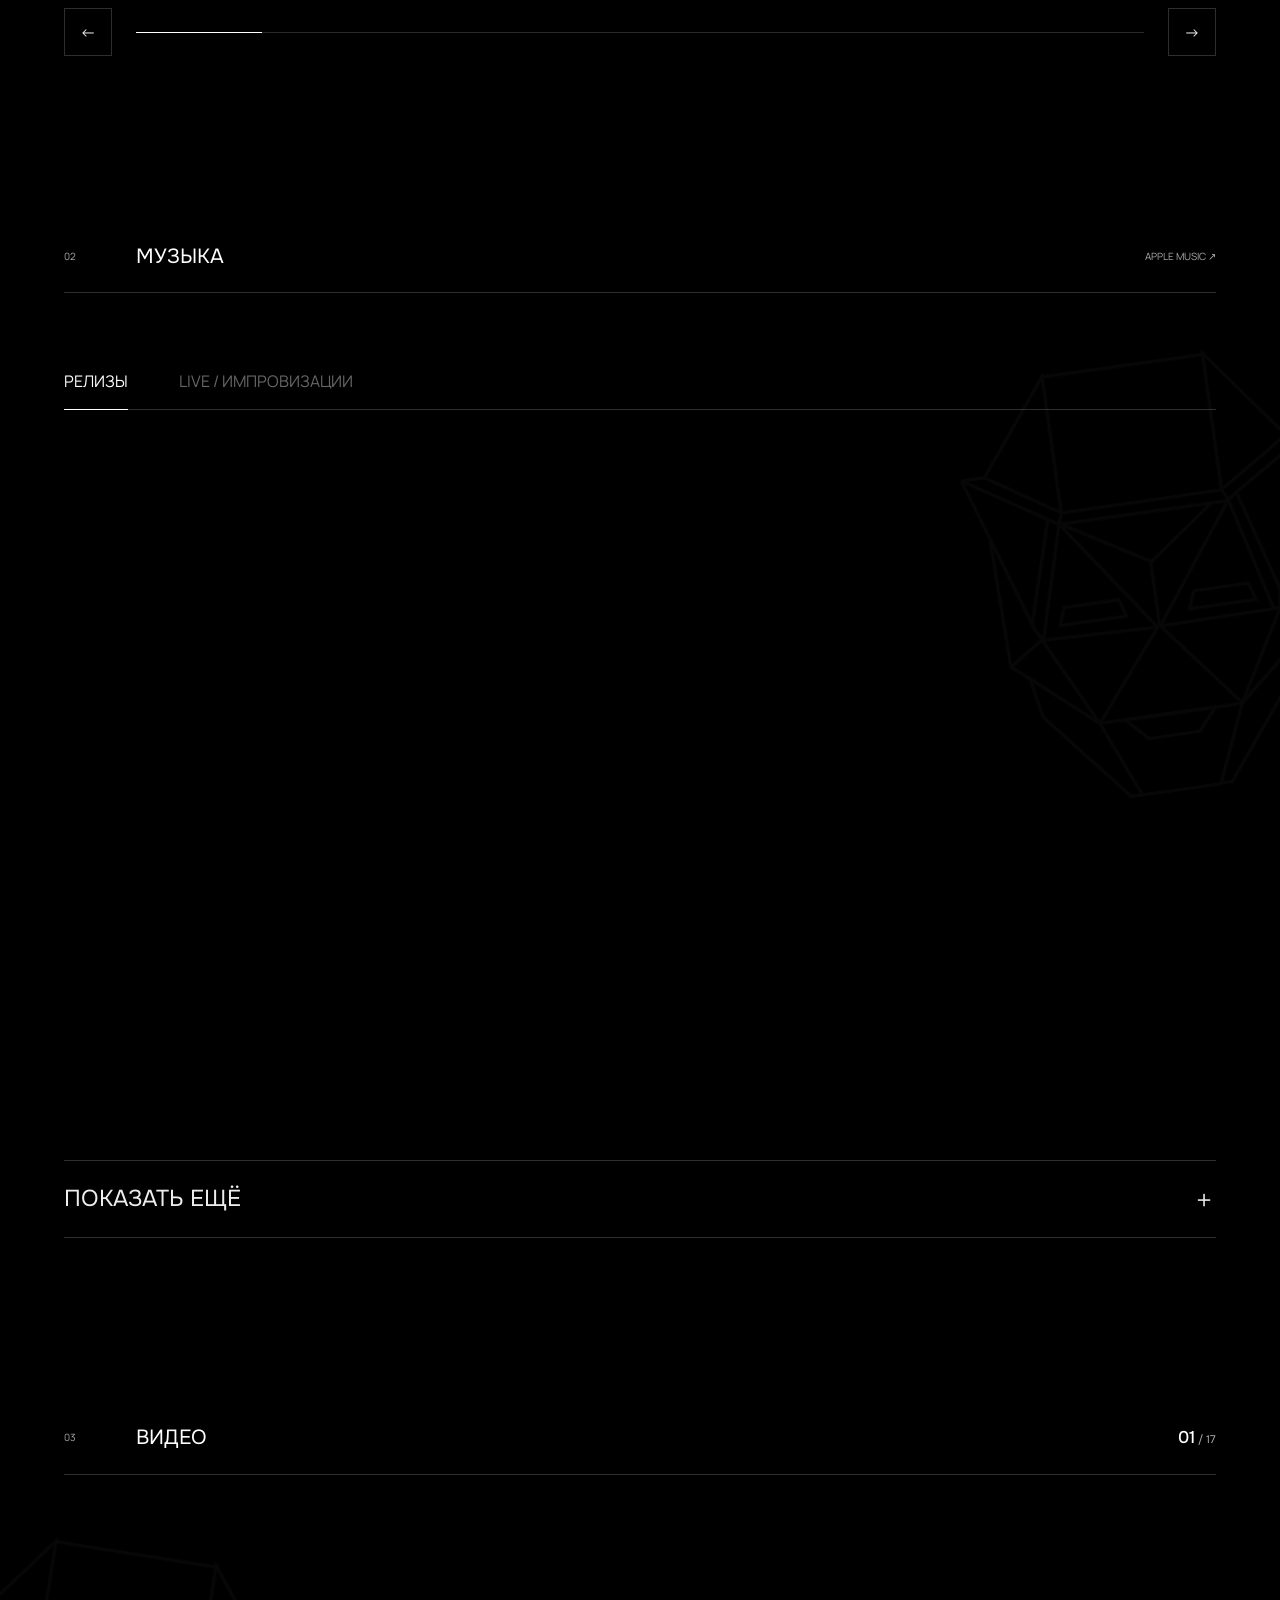
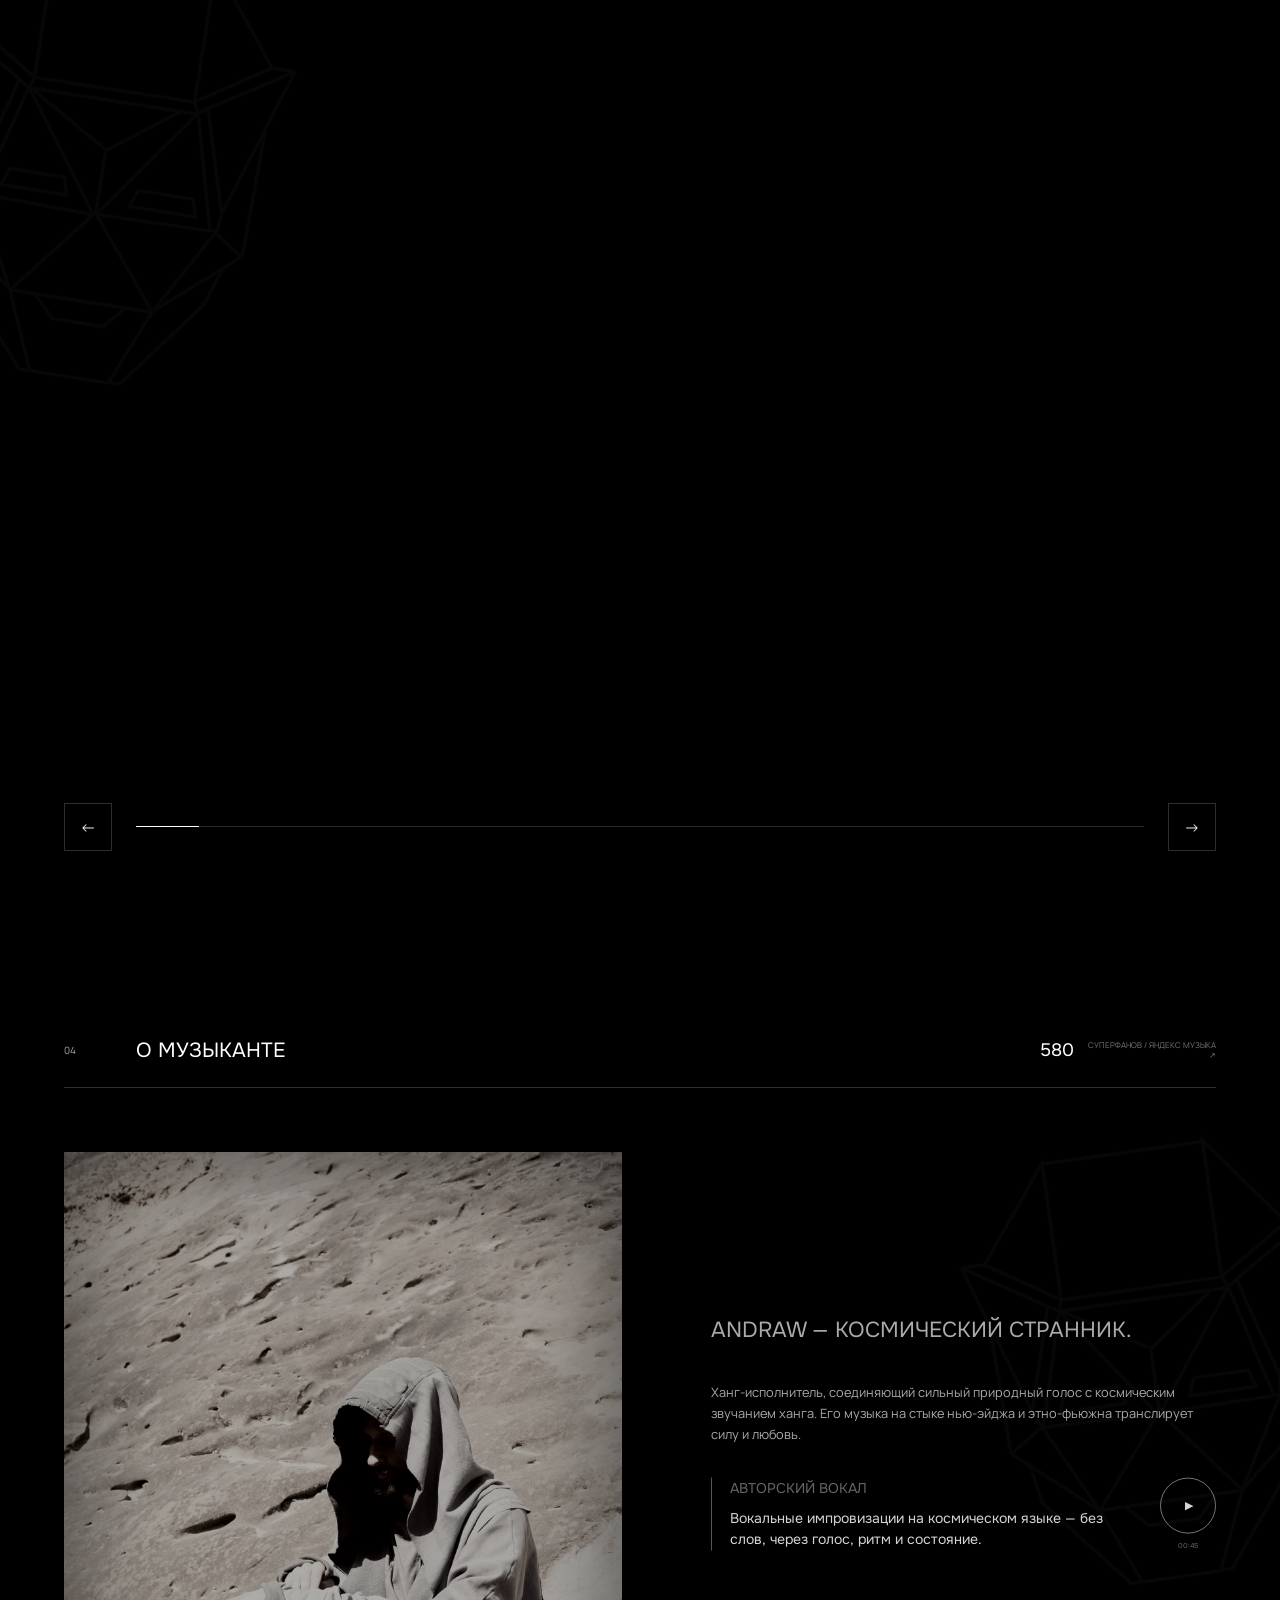
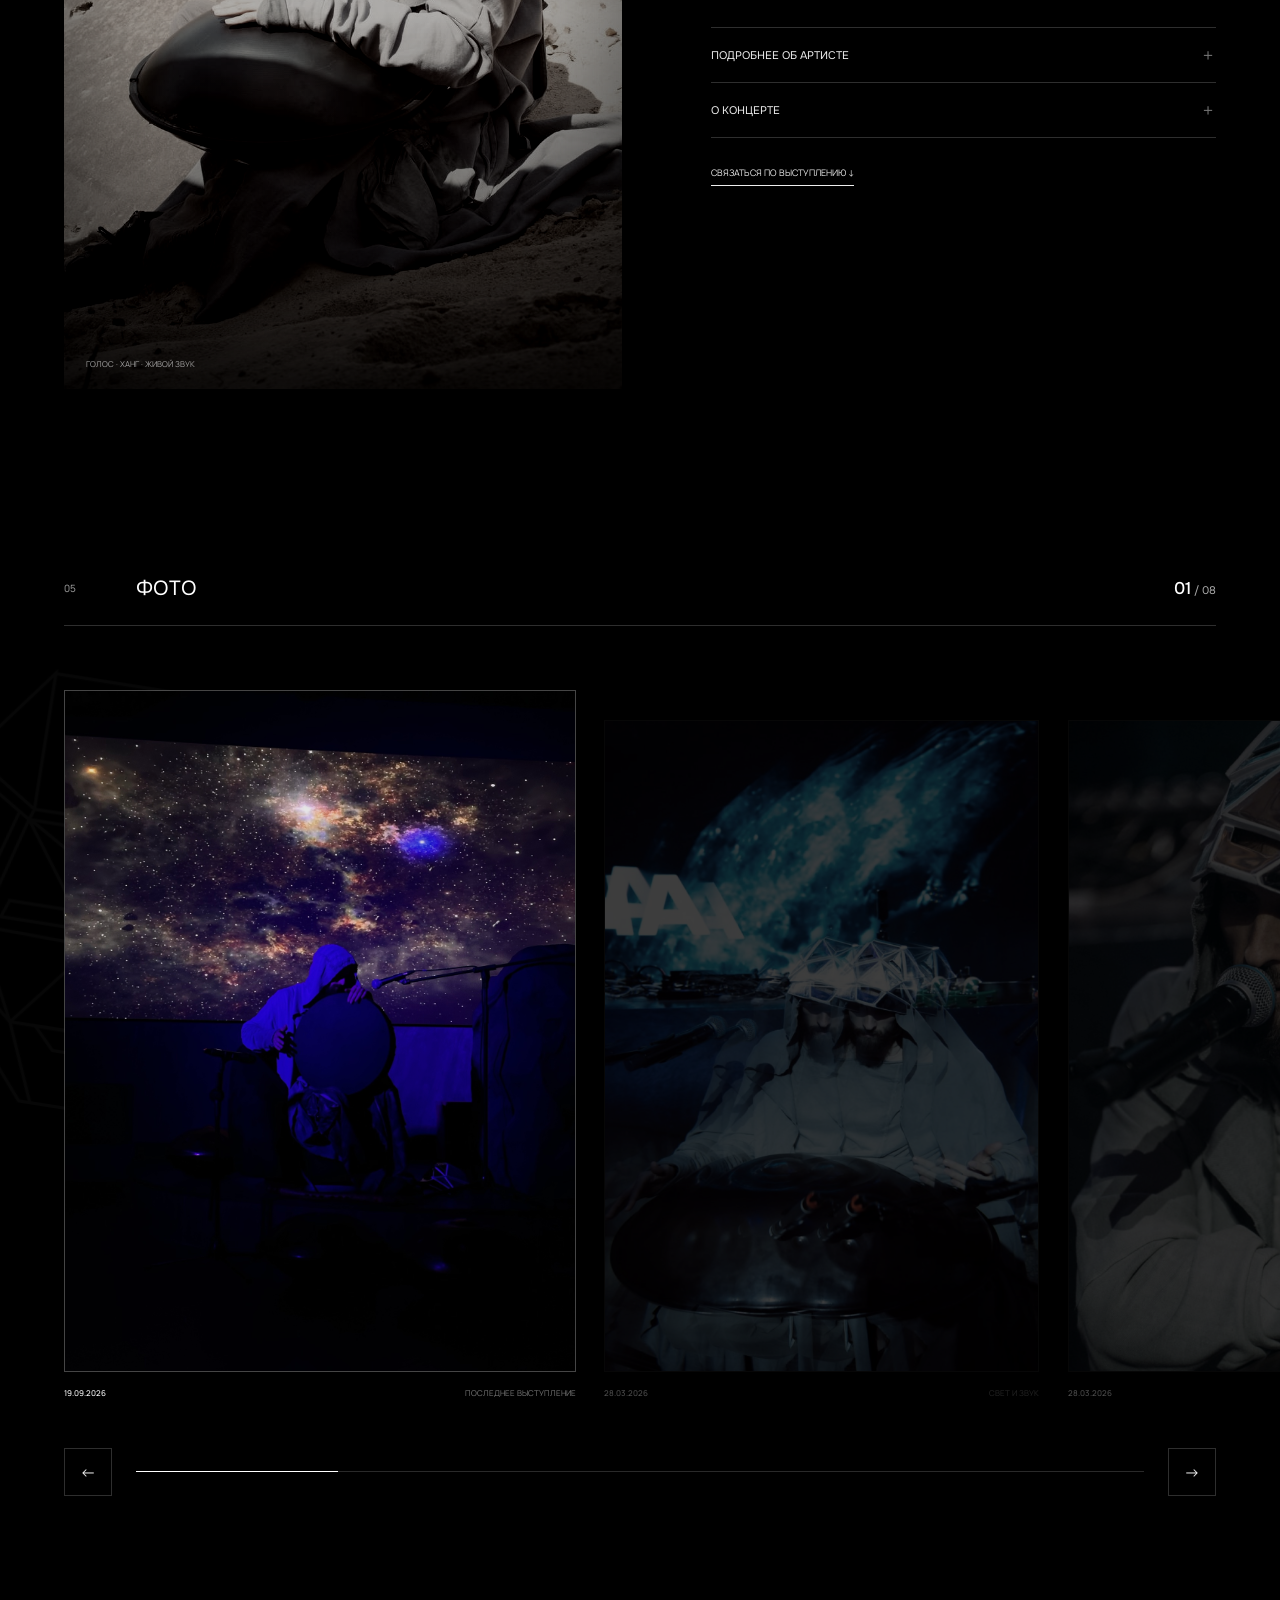
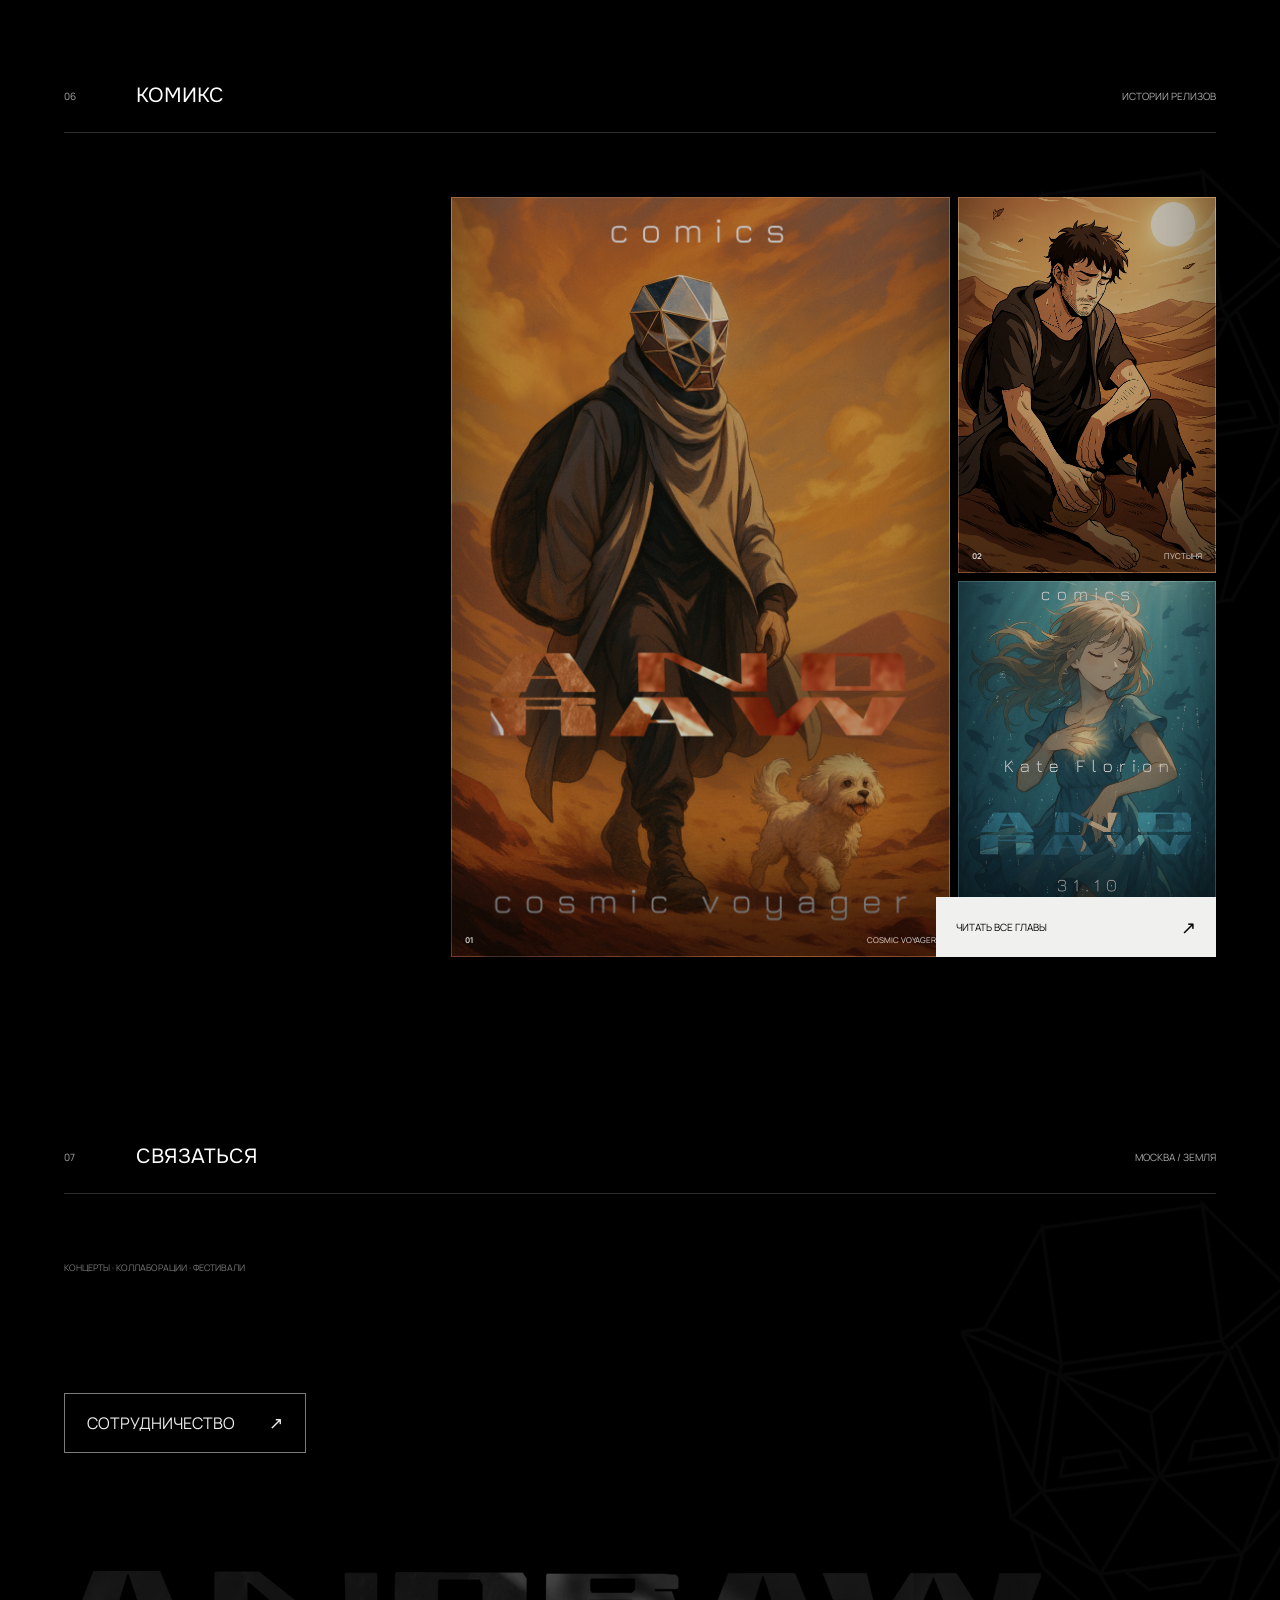
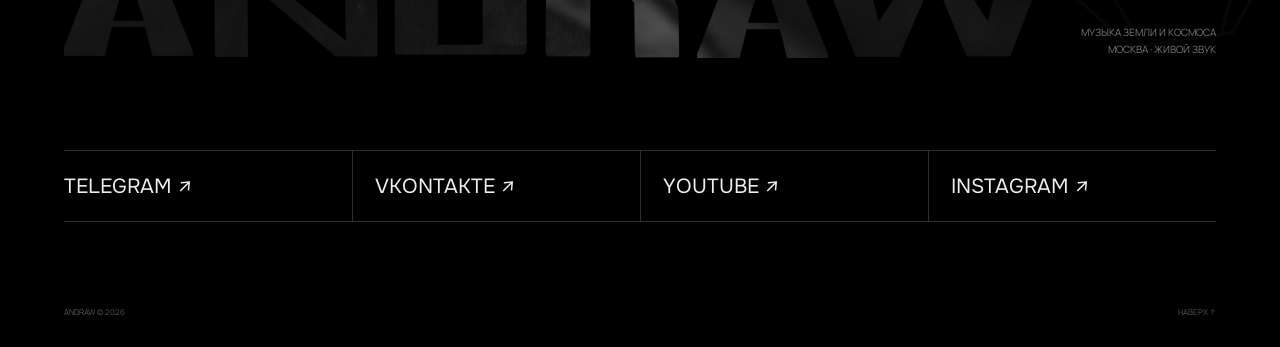
==== commit 4fbb65f6: "Refresh the event scheduling script" ====
--- a/index.html
+++ b/index.html
@@ -622,6 +622,6 @@
     <div class="footer-bottom"><span>ANDRAW © 2026</span><a href="#home">наверх ↑</a></div>
   </footer>
 
-  <script src="app.js?v=20261005-2"></script>
+  <script src="app.js?v=20261018-1"></script>
 </body>
 </html>
--- a/styles.css
+++ b/styles.css
@@ -249,7 +249,7 @@
   text-transform: uppercase;
 }
 .hero-tagline::before { width: 32px; height: 1px; margin-bottom: 12px; background: rgba(255,255,255,.42); content: ""; }
-.hero-tagline small { margin-bottom: 4px; color: rgba(255,255,255,.5); font: 500 7px/1 var(--body); letter-spacing: .2em; text-transform: uppercase; }
+.hero-tagline small { margin-bottom: 4px; color: rgba(255,255,255,.56); font: 500 8px/1 var(--body); letter-spacing: .18em; text-transform: uppercase; }
 .hero-tagline span {
   display: block;
   color: rgba(255,255,255,.72);
@@ -710,7 +710,7 @@
   .hero-face img { object-position: left center; }
   .hero-tagline { left: 18px; bottom: 140px; gap: 3px; font-size: 15px; }
   .hero-tagline::before { width: 22px; margin-bottom: 8px; }
-  .hero-tagline small { margin-bottom: 3px; font-size: 6px; }
+  .hero-tagline small { margin-bottom: 3px; font-size: 7px; }
   .hero-about-link { right: 18px; bottom: 139px; width: min(38vw, 155px); gap: 8px 10px; padding-bottom: 9px; }
   .hero-about-link small { font-size: 6px; }
   .hero-about-link span { font-size: 10px; }
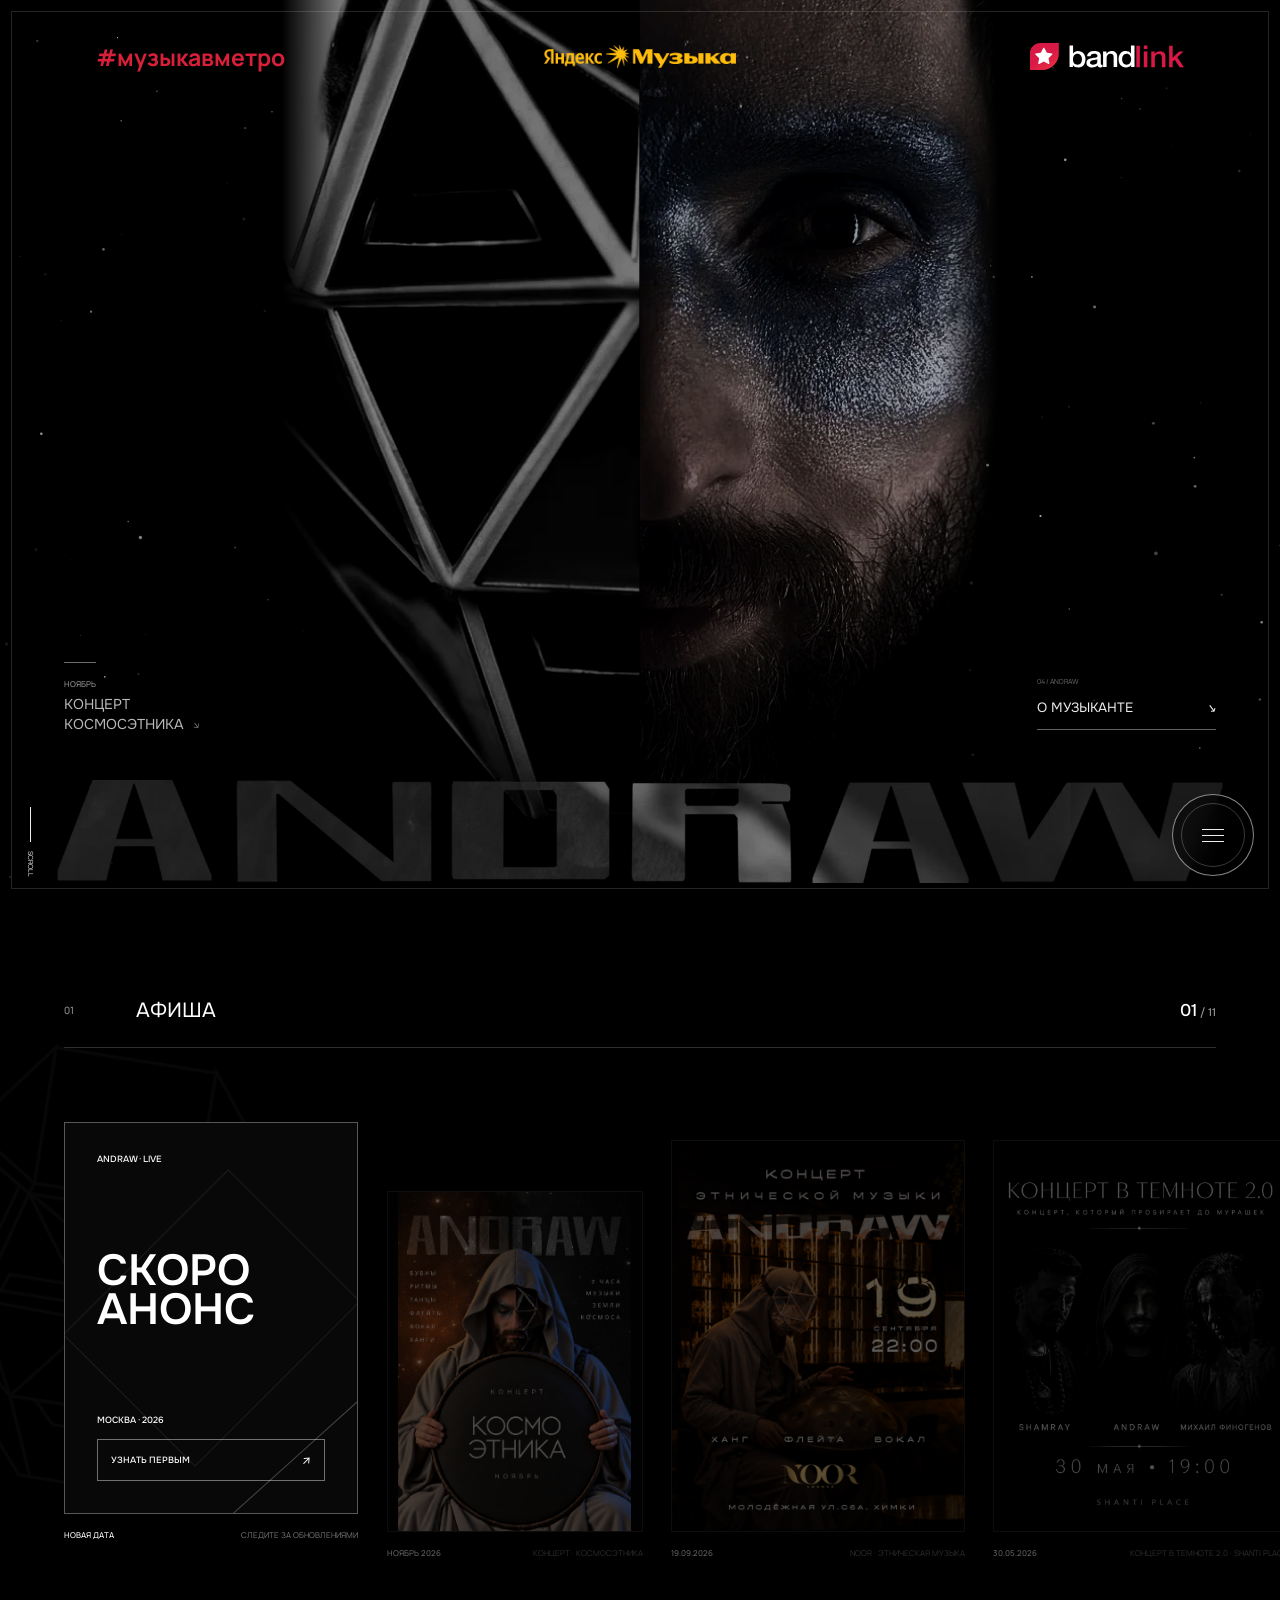
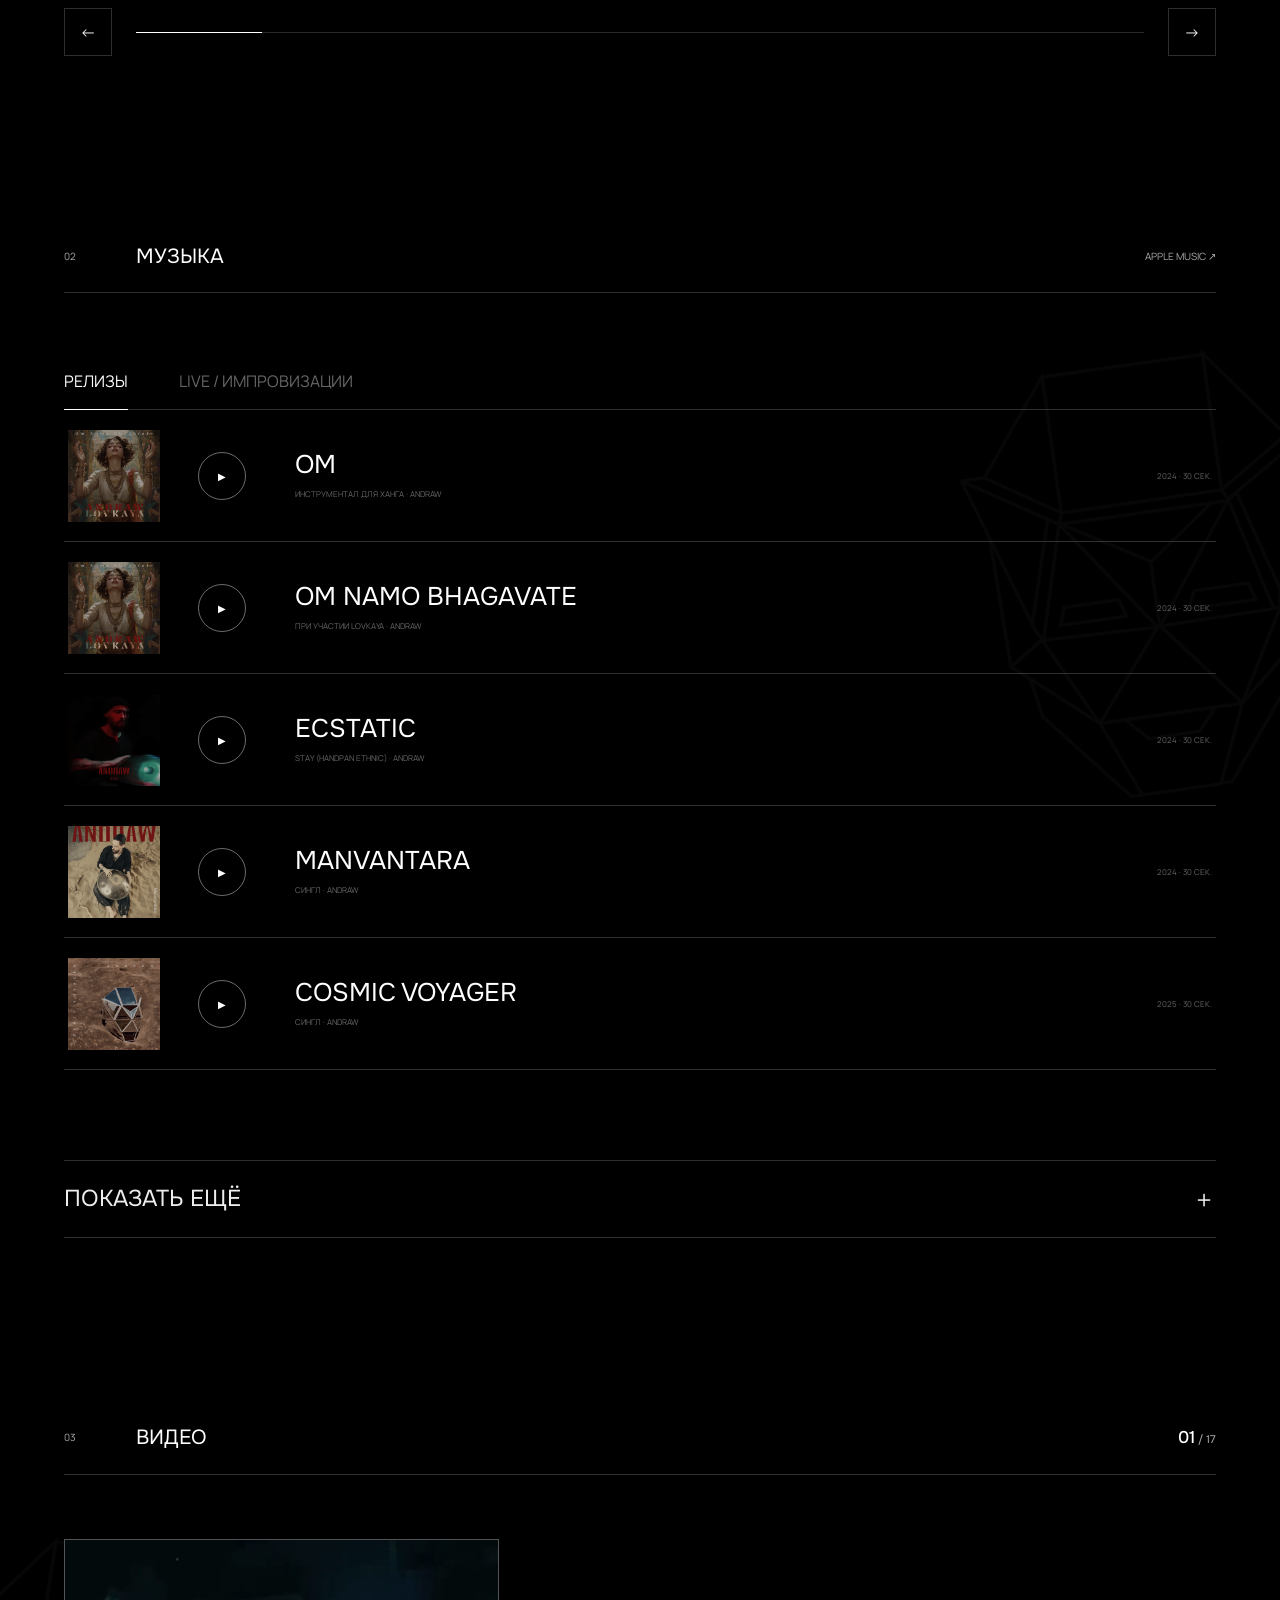
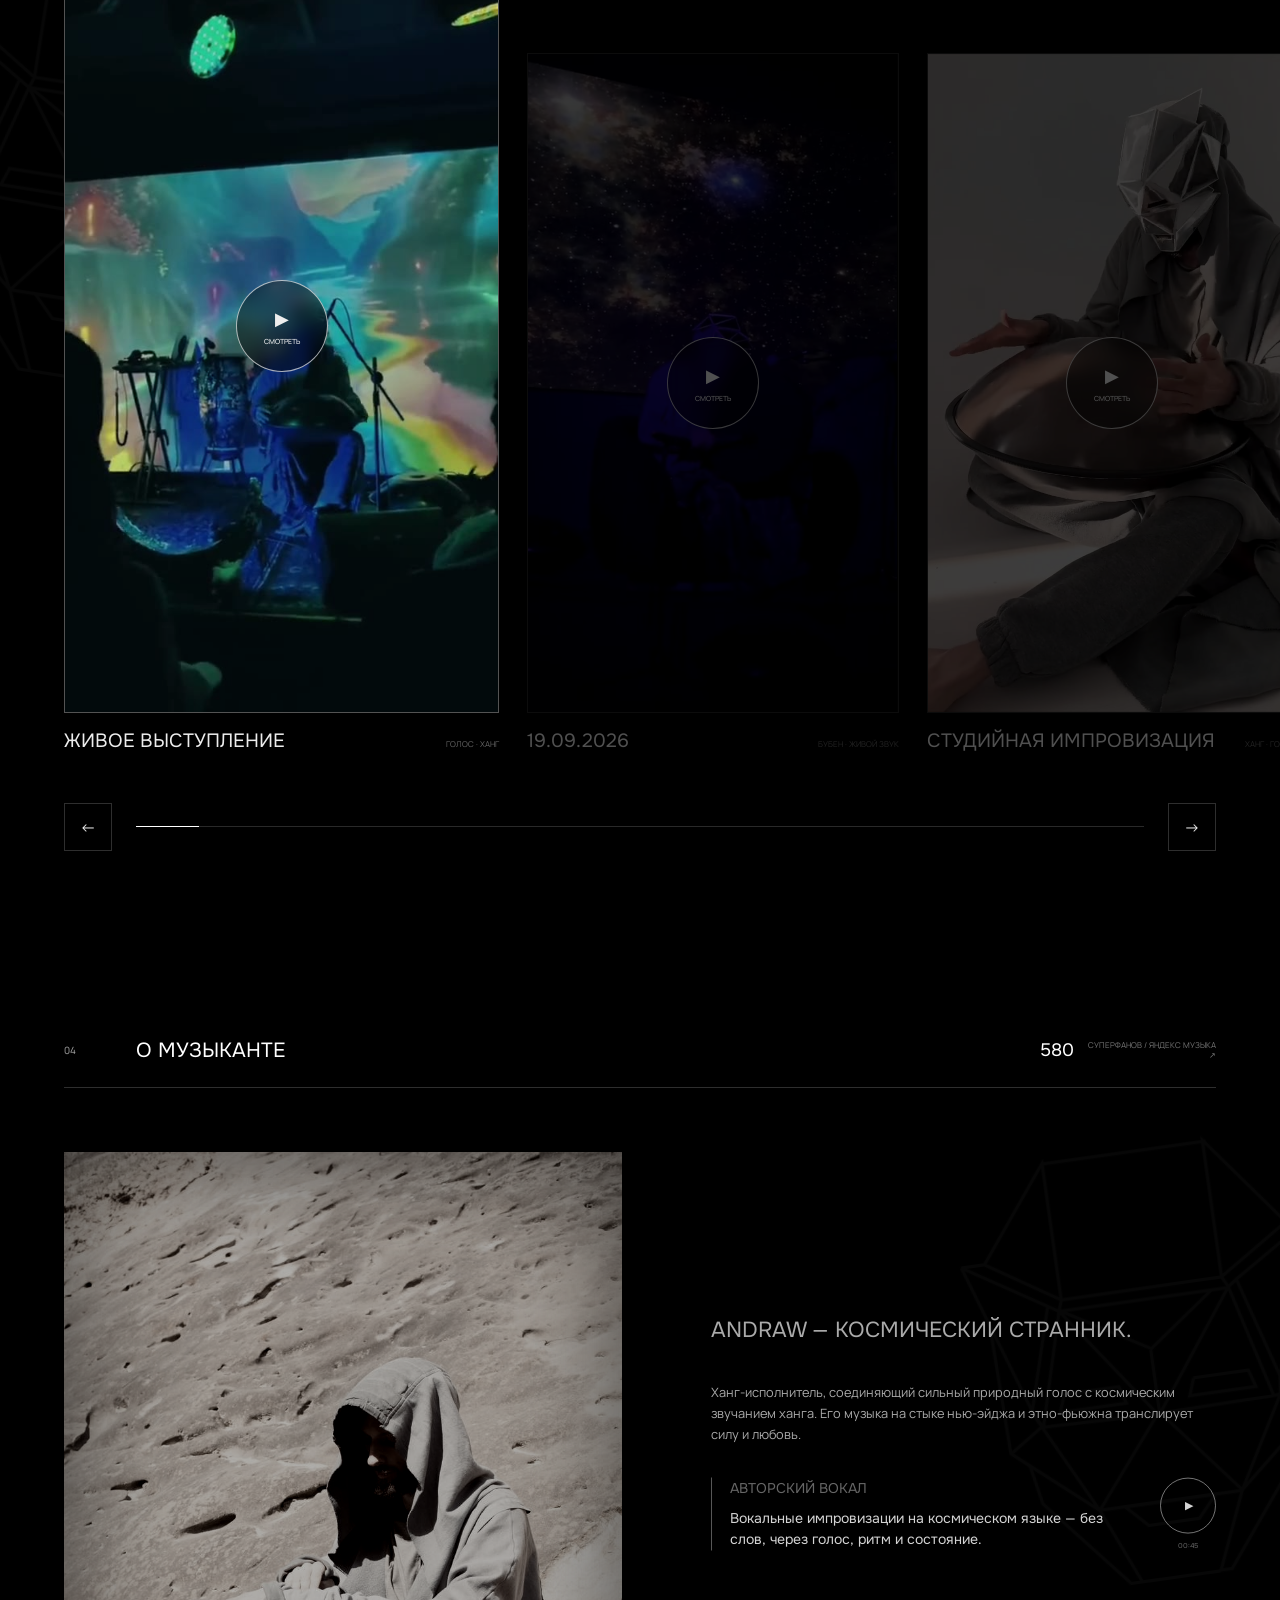
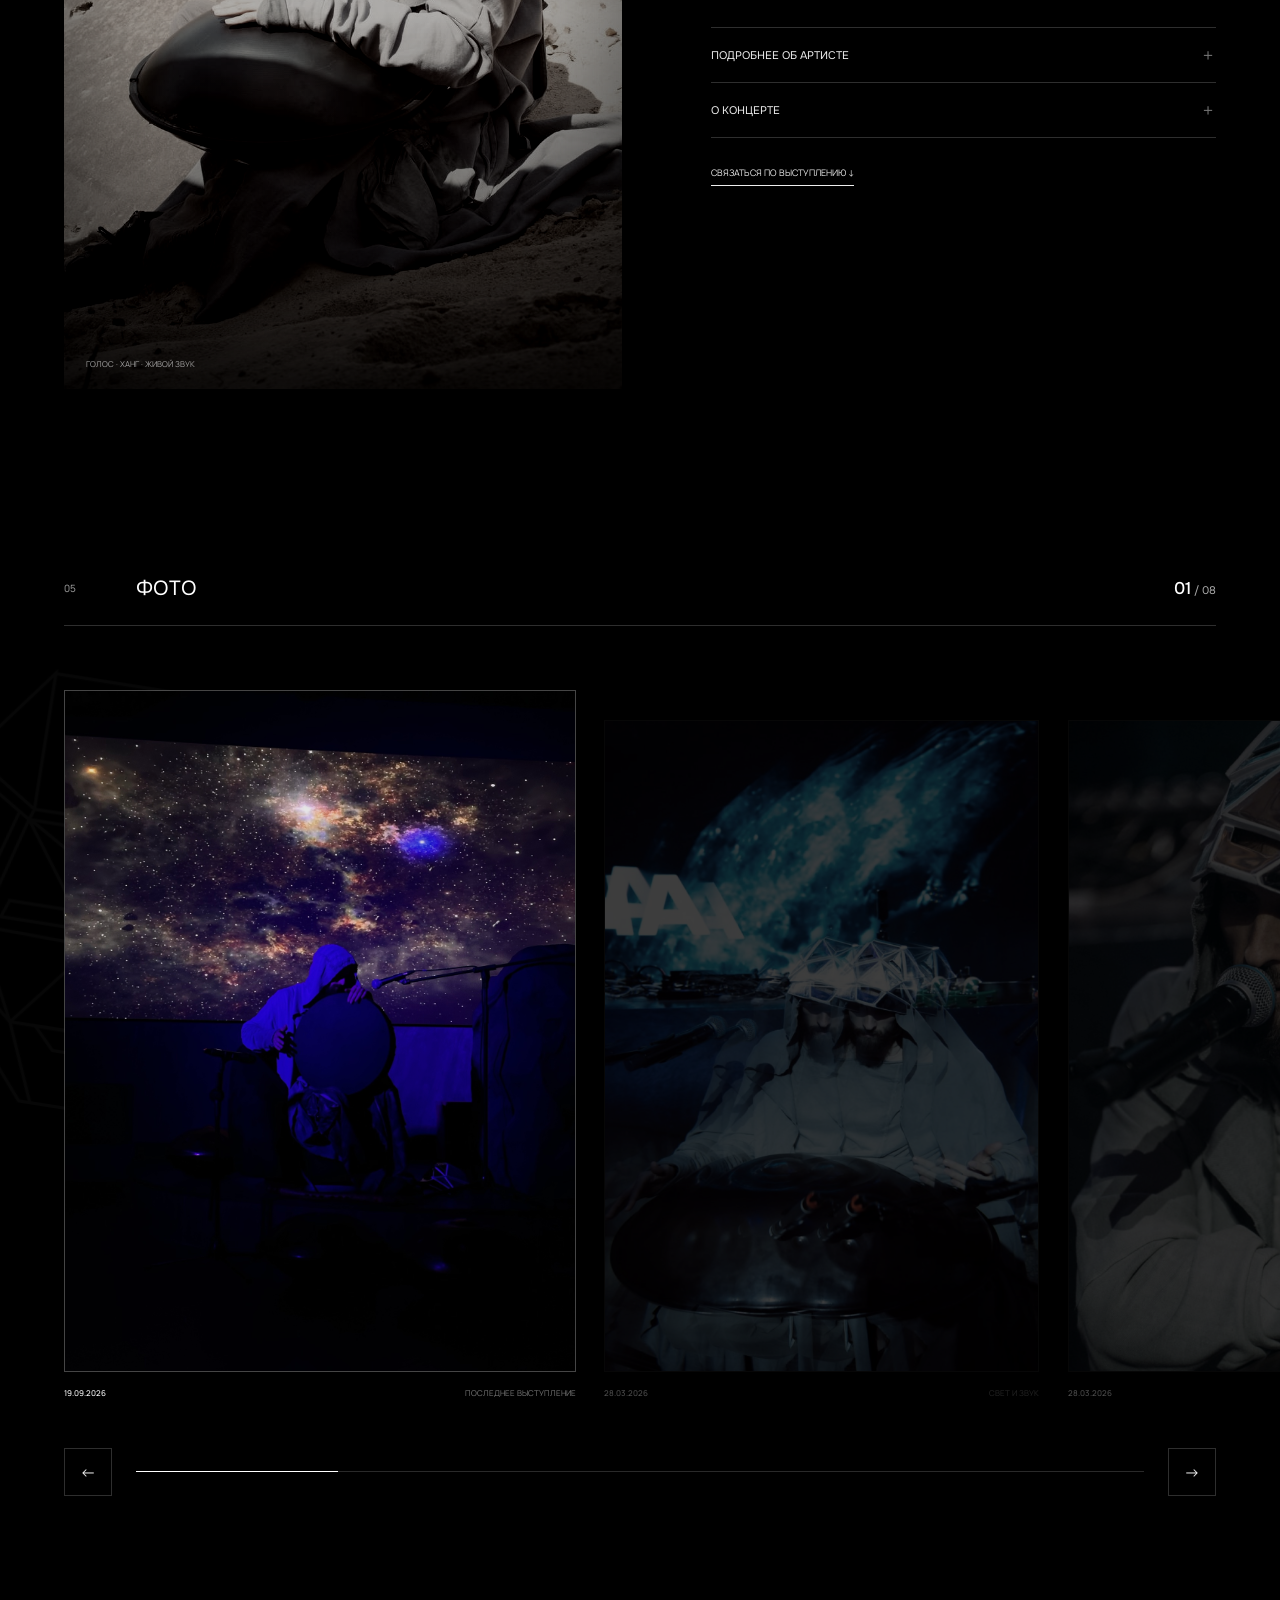
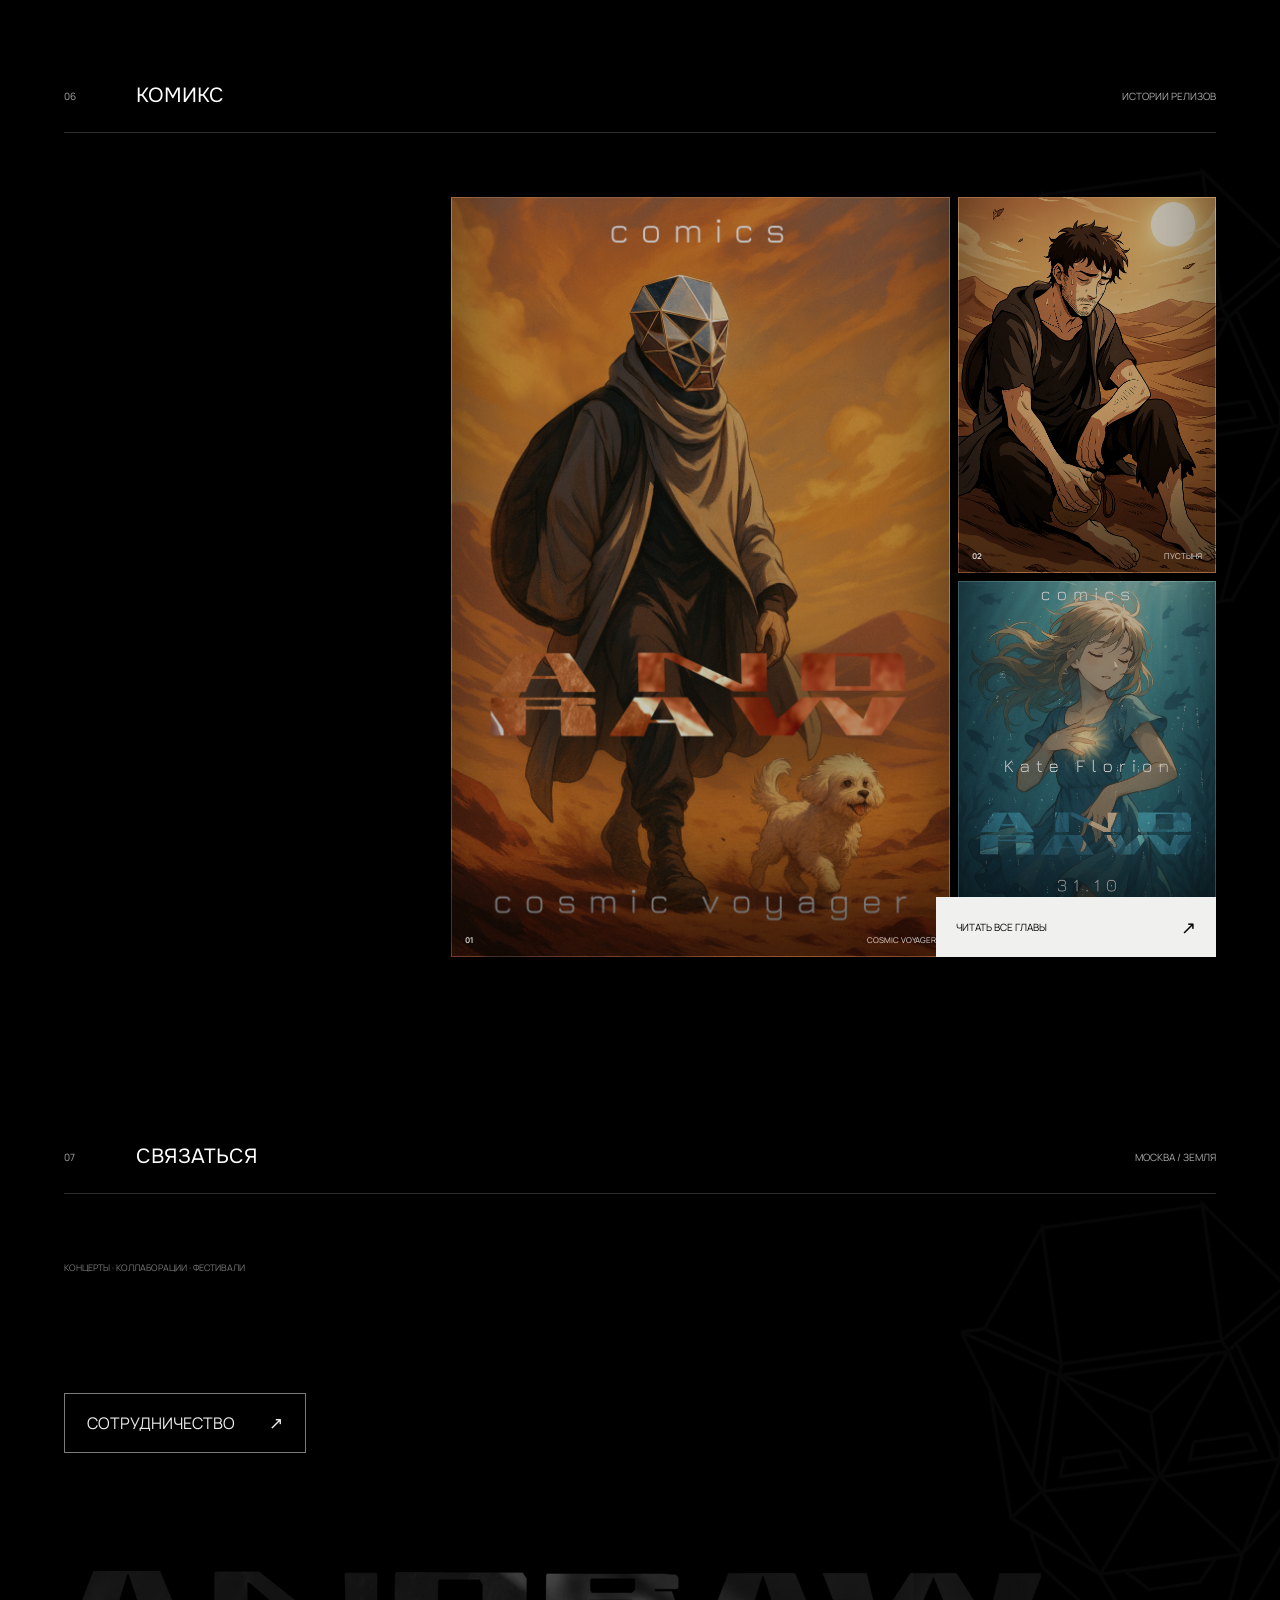
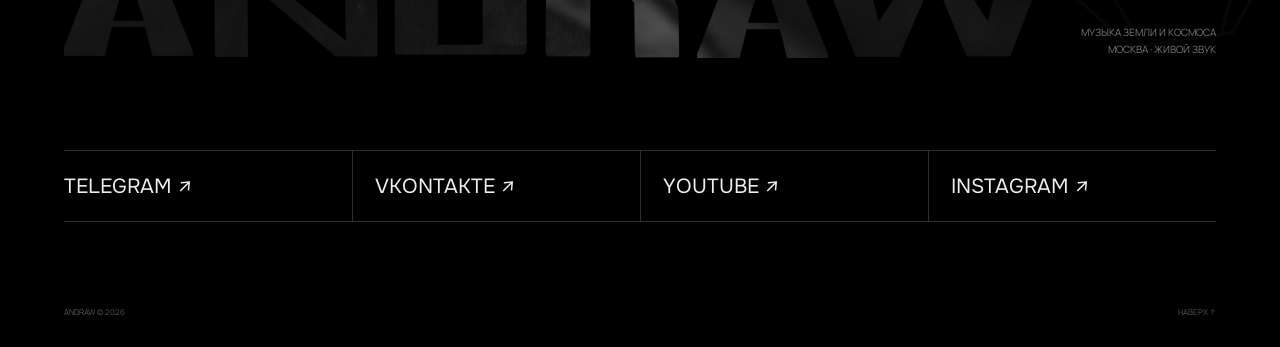
==== commit 8598f536: "Refine the mobile hero portrait" ====
--- a/index.html
+++ b/index.html
@@ -30,7 +30,7 @@
   <link rel="preconnect" href="https://fonts.googleapis.com">
   <link rel="preconnect" href="https://fonts.gstatic.com" crossorigin>
   <link href="https://fonts.googleapis.com/css2?family=Manrope:wght@400;500;600&family=Onest:wght@300;400;500;600&display=swap" rel="stylesheet">
-  <link rel="stylesheet" href="styles.css?v=20261006-1">
+  <link rel="stylesheet" href="styles.css?v=20261018-1">
   <script type="application/ld+json">
   {
     "@context": "https://schema.org",
--- a/styles.css
+++ b/styles.css
@@ -705,9 +705,10 @@
   .hero-platforms { top: 32px; left: 18px; right: 18px; font-size: 10px; }
   .yandex-link img { width: min(29vw, 116px); }
   .bandlink-link img { width: min(25vw, 98px); }
-  .hero-portraits { width: 90vw; grid-template-columns: 51% 49%; }
-  .hero-mask img { object-position: right center; }
-  .hero-face img { object-position: left center; }
+  .hero-portraits { width: 86vw; grid-template-columns: 48% 52%; }
+  .hero-portraits img { position: absolute; top: 50%; width: auto; max-width: none; height: 88%; transform: translateY(-50%); }
+  .hero-mask img { right: 0; object-position: right center; }
+  .hero-face img { left: 0; object-position: left center; }
   .hero-tagline { left: 18px; bottom: 140px; gap: 3px; font-size: 15px; }
   .hero-tagline::before { width: 22px; margin-bottom: 8px; }
   .hero-tagline small { margin-bottom: 3px; font-size: 7px; }
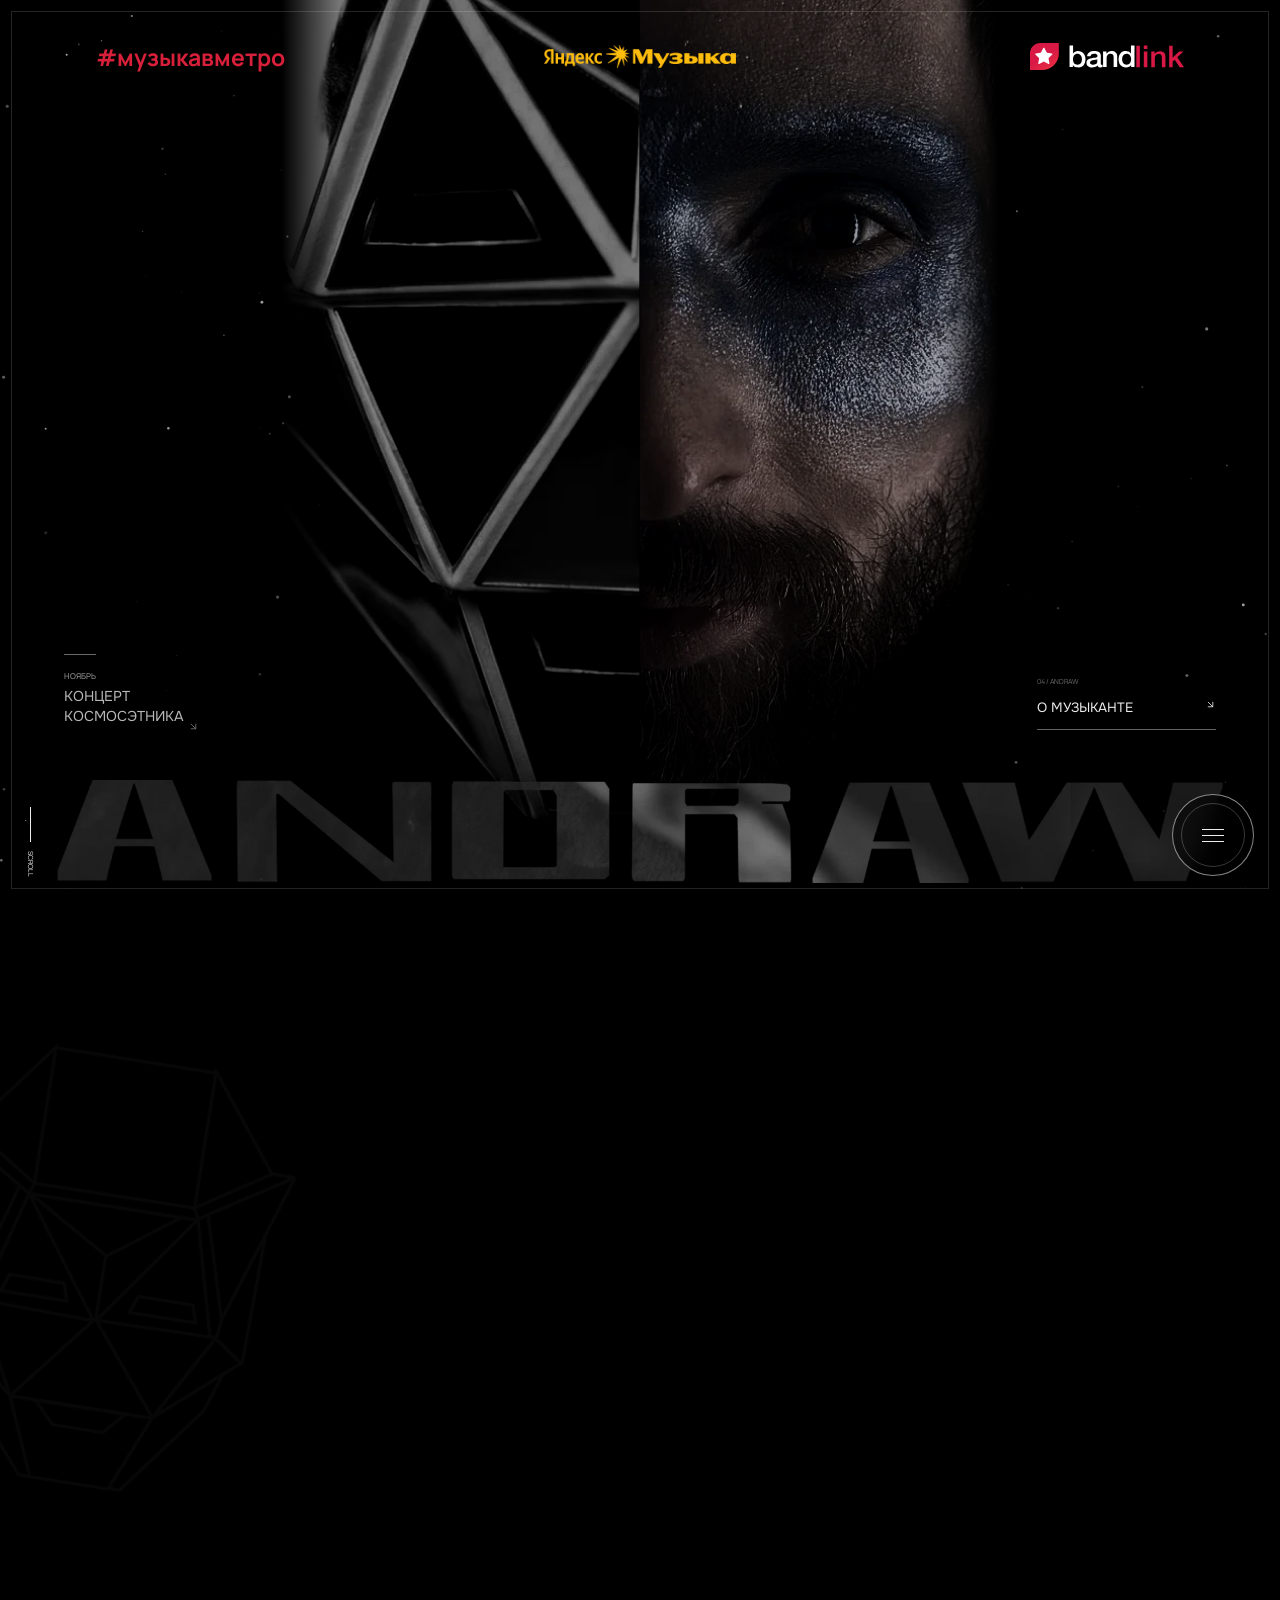
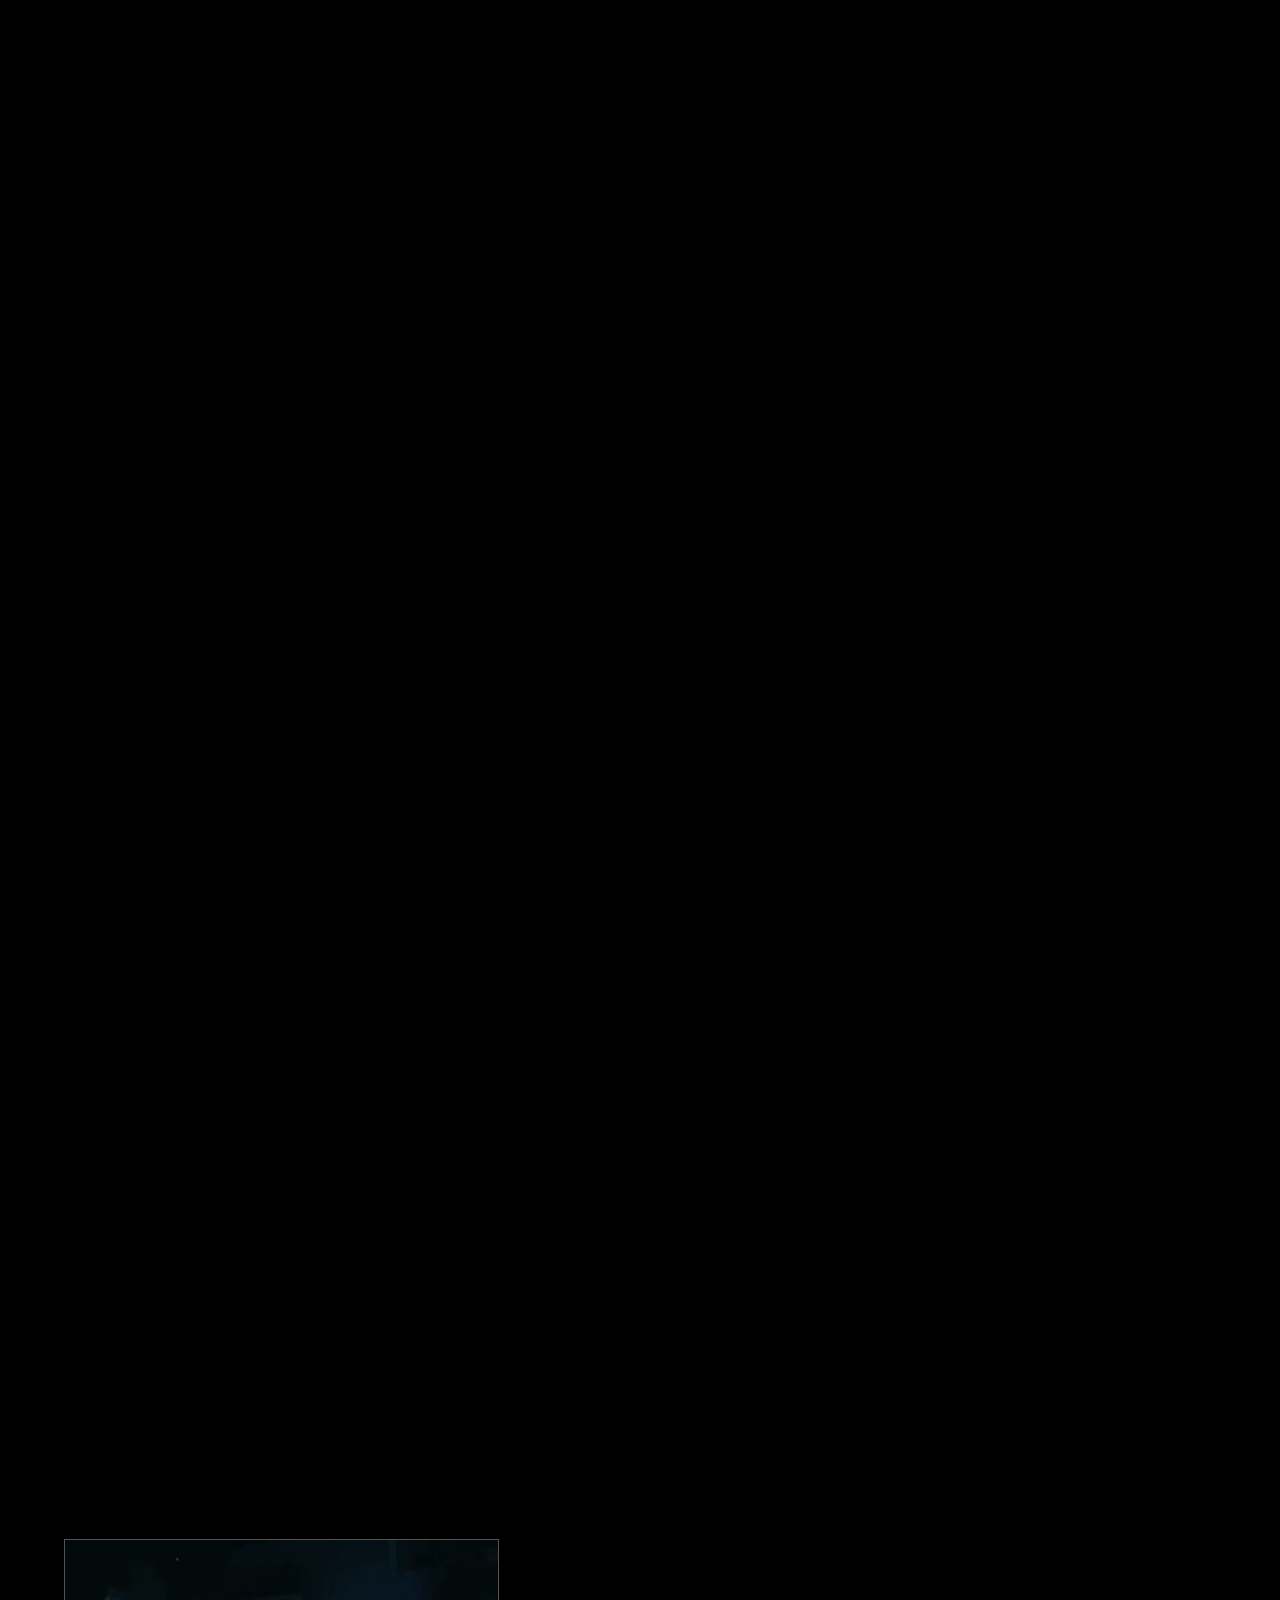
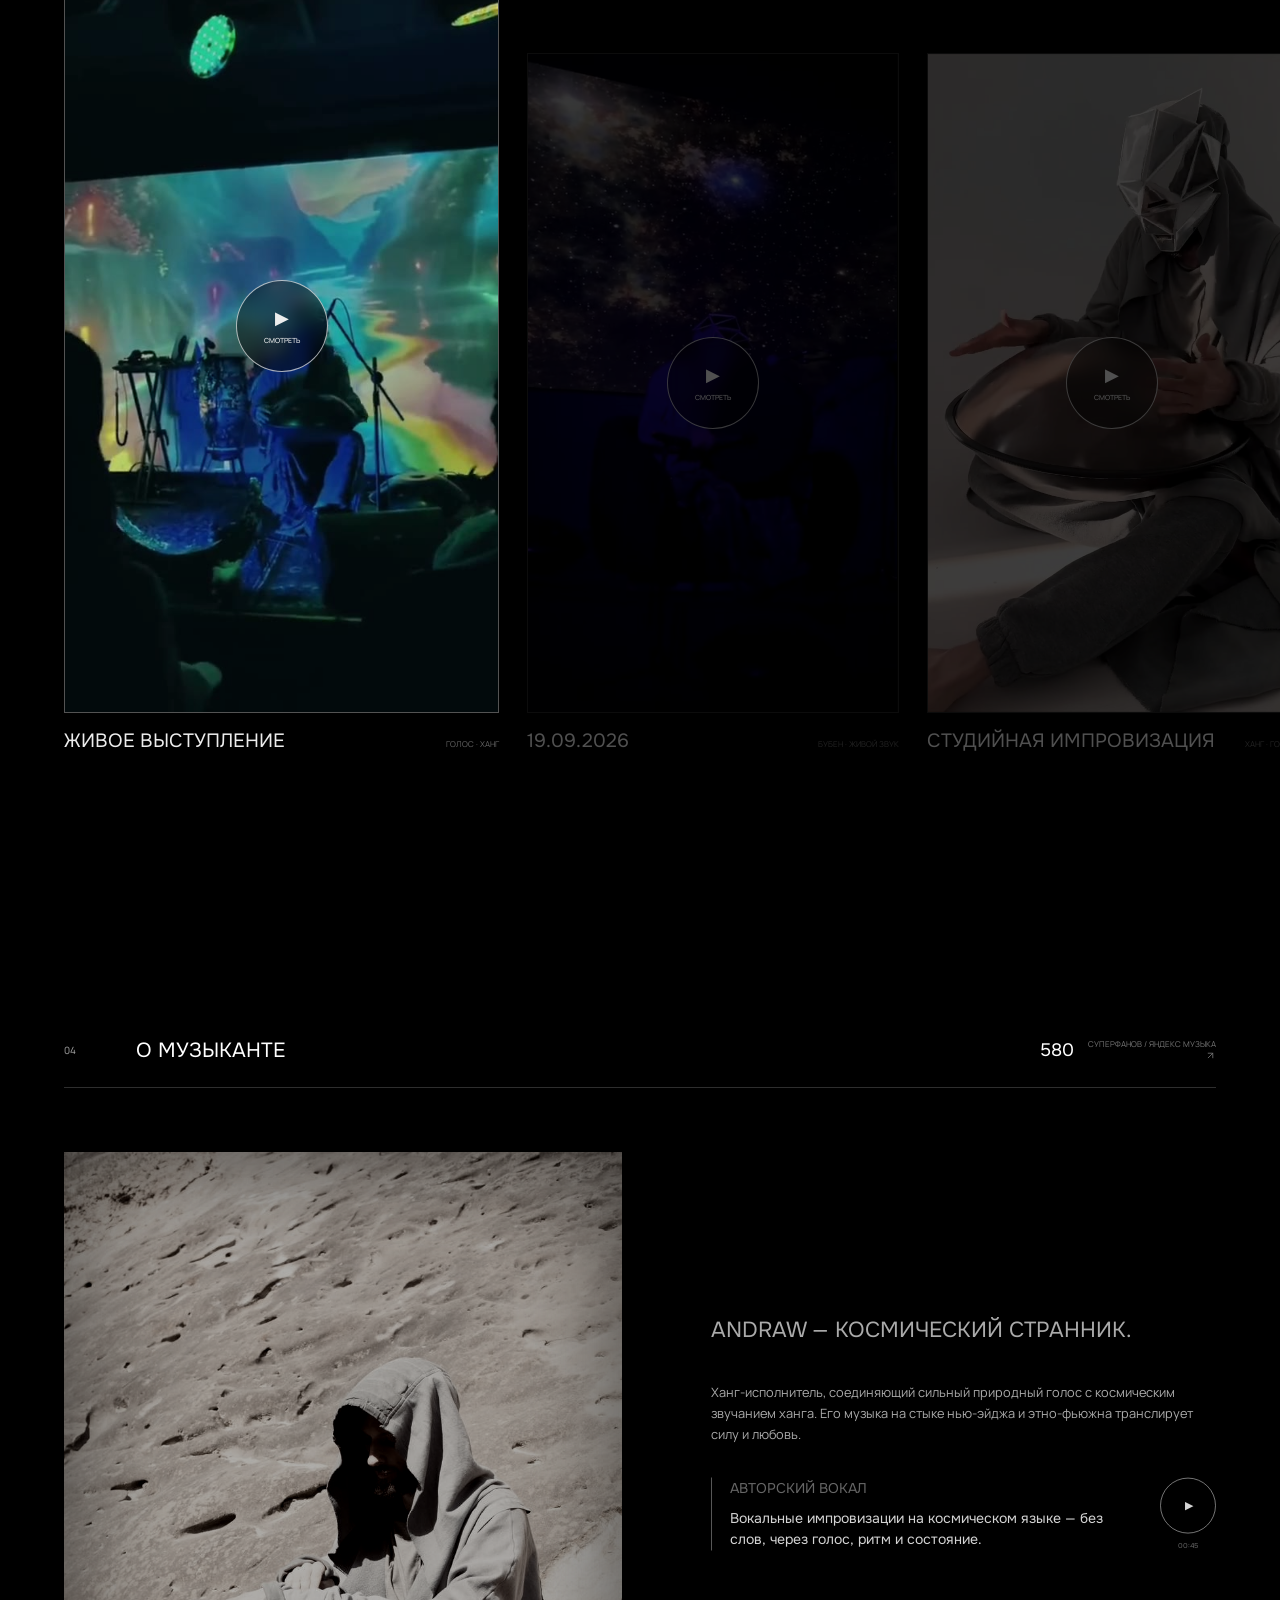
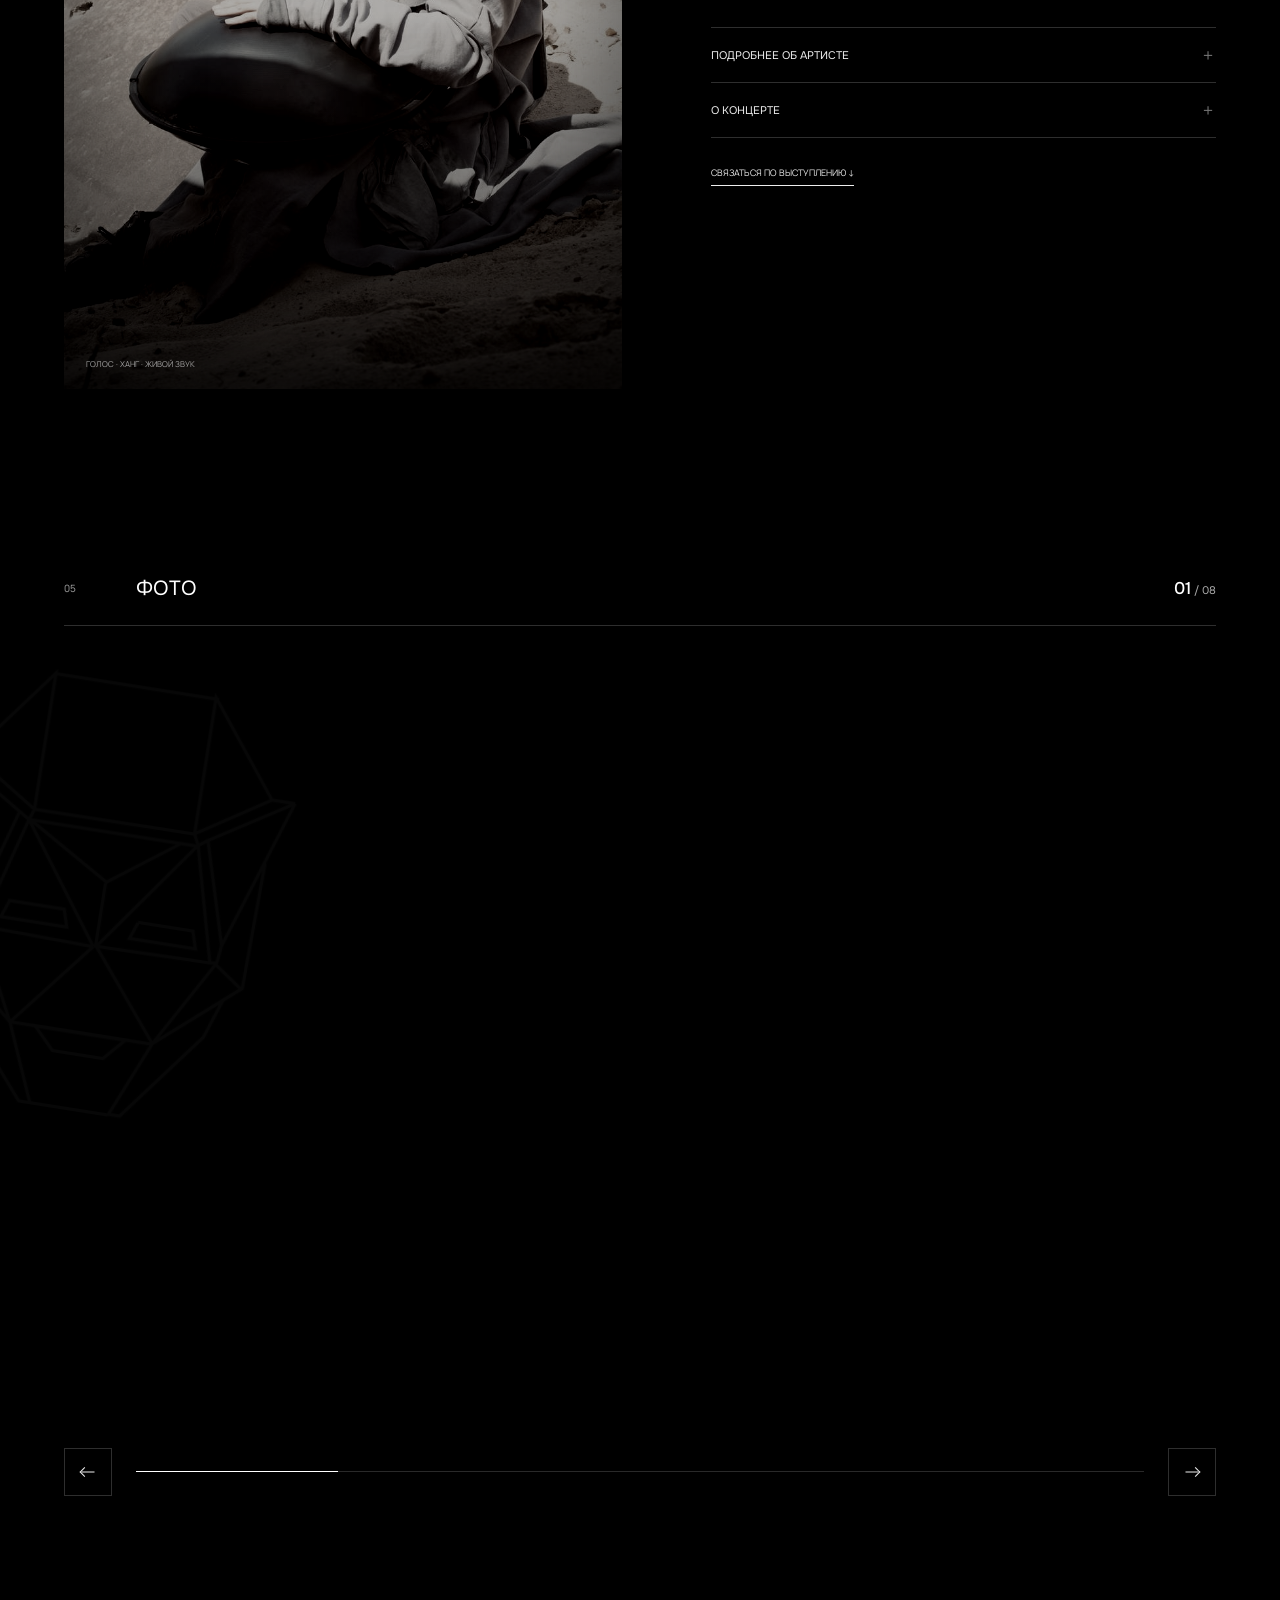
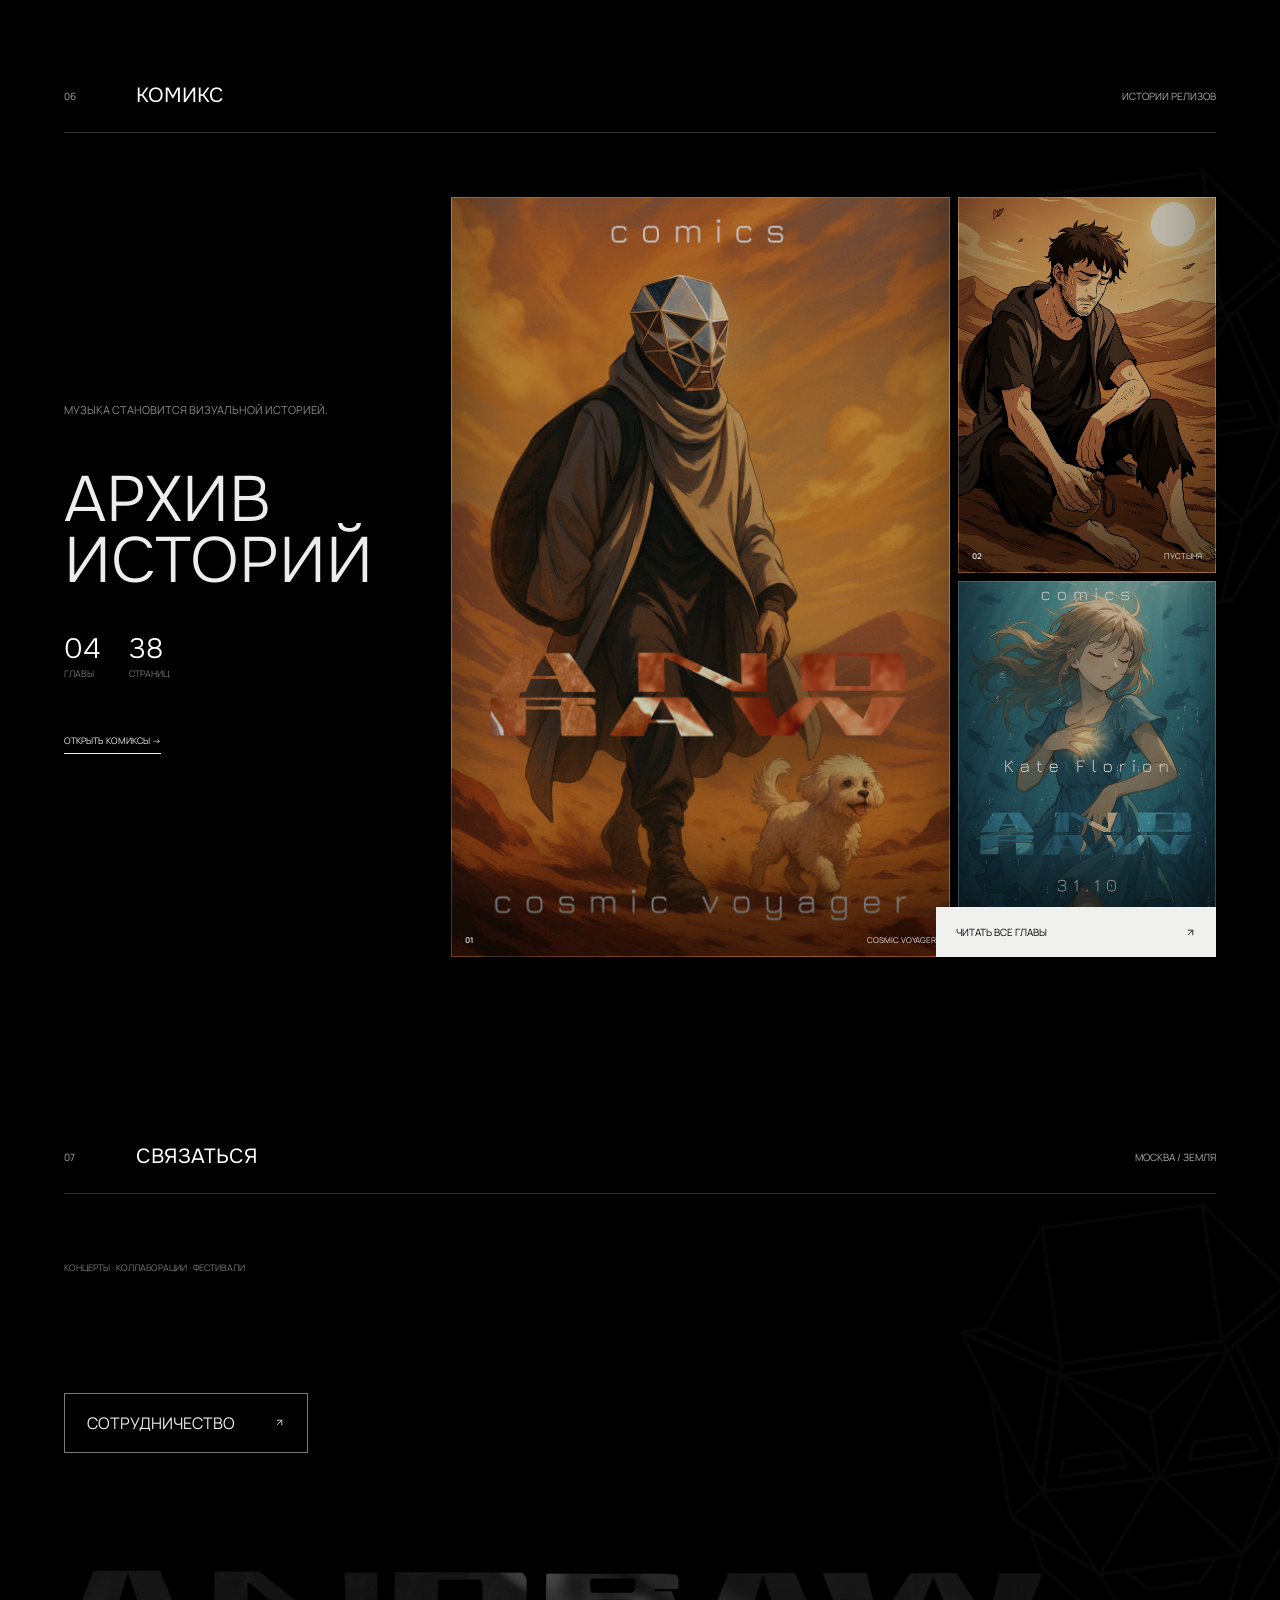
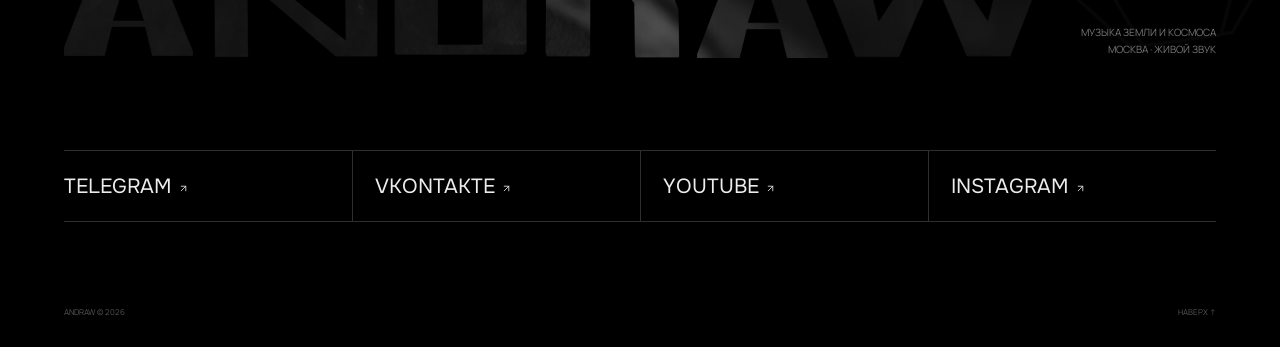
==== commit 1f8c4c4d: "Polish mobile hero and controls" ====
--- a/index.html
+++ b/index.html
@@ -30,7 +30,7 @@
   <link rel="preconnect" href="https://fonts.googleapis.com">
   <link rel="preconnect" href="https://fonts.gstatic.com" crossorigin>
   <link href="https://fonts.googleapis.com/css2?family=Manrope:wght@400;500;600&family=Onest:wght@300;400;500;600&display=swap" rel="stylesheet">
-  <link rel="stylesheet" href="styles.css?v=20261018-1">
+  <link rel="stylesheet" href="styles.css?v=20261018-2">
   <script type="application/ld+json">
   {
     "@context": "https://schema.org",
@@ -99,7 +99,7 @@
       <a href="#photos">Фото</a>
       <a href="#comic">Комиксы</a>
     </nav>
-    <a class="header-contact" href="#contact">Связаться ↘</a>
+    <a class="header-contact" href="#contact">Связаться <span class="external-link-icon" aria-hidden="true"></span></a>
   </header>
 
   <button class="menu-orb" type="button" aria-label="Открыть меню" aria-expanded="false">
@@ -122,8 +122,8 @@
       <a href="#contact"><small>07</small><span>Связаться</span><i>↘</i></a>
     </div>
     <div class="menu-meta">
-      <a href="https://music.yandex.ru/artist/12118164" target="_blank" rel="noreferrer">Яндекс Музыка ↗</a>
-      <a href="https://t.me/andraw_theme" target="_blank" rel="noreferrer">Telegram ↗</a>
+      <a href="https://music.yandex.ru/artist/12118164" target="_blank" rel="noreferrer">Яндекс Музыка <span class="external-link-icon" aria-hidden="true"></span></a>
+      <a href="https://t.me/andraw_theme" target="_blank" rel="noreferrer">Telegram <span class="external-link-icon" aria-hidden="true"></span></a>
     </div>
   </nav>
 
@@ -274,7 +274,7 @@
         <span>04</span>
         <h2>О музыканте</h2>
         <a class="about-yandex" href="https://music.yandex.ru/artist/12118164" target="_blank" rel="noreferrer" aria-label="ANDRAW в Яндекс Музыке — 580 суперфанов">
-          <b>580</b><span>суперфанов / Яндекс Музыка ↗</span>
+          <b>580</b><span>суперфанов / Яндекс Музыка <i class="external-link-icon" aria-hidden="true"></i></span>
         </a>
       </div>
 
@@ -324,7 +324,7 @@
       <div class="section-line">
         <span>02</span>
         <h2>Музыка</h2>
-        <a href="https://music.apple.com/ru/artist/andraw/1734390783" target="_blank" rel="noreferrer">Apple Music ↗</a>
+        <a href="https://music.apple.com/ru/artist/andraw/1734390783" target="_blank" rel="noreferrer">Apple Music <span class="external-link-icon" aria-hidden="true"></span></a>
       </div>
 
       <div class="track-tabs" role="tablist" aria-label="Разделы аудио">
@@ -599,7 +599,7 @@
             <img src="assets/comics-preview/shanti-01.jpg" alt="Обложка комикса ANDRAW Shanti">
             <figcaption><b>03</b><span>Shanti</span></figcaption>
           </figure>
-          <span class="comic-open">Читать все главы <b>↗</b></span>
+          <span class="comic-open">Читать все главы <b class="external-link-icon" aria-hidden="true"></b></span>
         </a>
       </div>
     </section>
@@ -608,20 +608,20 @@
   <footer class="contact section" id="contact">
     <div class="section-line"><span>07</span><h2>Связаться</h2><span>Москва / Земля</span></div>
     <p class="contact-note">Концерты · коллаборации · фестивали</p>
-    <a class="contact-mail" href="https://t.me/andraw_m" target="_blank" rel="noreferrer">Сотрудничество <span>↗</span></a>
+    <a class="contact-mail" href="https://t.me/andraw_m" target="_blank" rel="noreferrer">Сотрудничество <span class="external-link-icon" aria-hidden="true"></span></a>
     <div class="footer-brand">
       <img src="assets/site/logo-andraw.webp" alt="ANDRAW">
       <p>Музыка земли и космоса<br>Москва · живой звук</p>
     </div>
     <div class="contact-links">
-      <a href="https://t.me/andraw_m" target="_blank" rel="noreferrer">Telegram ↗</a>
-      <a href="https://vk.com/andraw_m" target="_blank" rel="noreferrer">VKontakte ↗</a>
-      <a href="https://www.youtube.com/channel/UCZcAU7LRhPrytUMAlQ03IXw" target="_blank" rel="noreferrer">YouTube ↗</a>
-      <a href="https://www.instagram.com/andraw_music/" target="_blank" rel="noreferrer">Instagram ↗</a>
+      <a href="https://t.me/andraw_m" target="_blank" rel="noreferrer">Telegram <span class="external-link-icon" aria-hidden="true"></span></a>
+      <a href="https://vk.com/andraw_m" target="_blank" rel="noreferrer">VKontakte <span class="external-link-icon" aria-hidden="true"></span></a>
+      <a href="https://www.youtube.com/channel/UCZcAU7LRhPrytUMAlQ03IXw" target="_blank" rel="noreferrer">YouTube <span class="external-link-icon" aria-hidden="true"></span></a>
+      <a href="https://www.instagram.com/andraw_music/" target="_blank" rel="noreferrer">Instagram <span class="external-link-icon" aria-hidden="true"></span></a>
     </div>
     <div class="footer-bottom"><span>ANDRAW © 2026</span><a href="#home">наверх ↑</a></div>
   </footer>
 
-  <script src="app.js?v=20261018-1"></script>
+  <script src="app.js?v=20261018-2"></script>
 </body>
 </html>
--- a/styles.css
+++ b/styles.css
@@ -31,6 +31,33 @@
 body.menu-open { overflow: hidden; }
 a { color: inherit; text-decoration: none; }
 button { color: inherit; font: inherit; }
+
+.hero-tagline i,
+.hero-about-link i,
+.menu-links i,
+.carousel-controls button,
+.track-play,
+.video-play span,
+.shamanic-play span,
+.tracks-more i,
+summary i {
+  font-family: Arial, Helvetica, sans-serif;
+  font-style: normal;
+  font-variant-emoji: text;
+}
+
+.external-link-icon {
+  display: inline-block;
+  width: 11px;
+  height: 11px;
+  flex: 0 0 11px;
+  margin-left: .28em;
+  background: currentColor;
+  font-size: 0;
+  vertical-align: middle;
+  -webkit-mask: url("data:image/svg+xml,%3Csvg xmlns='http://www.w3.org/2000/svg' viewBox='0 0 24 24' fill='none' stroke='black' stroke-width='1.8' stroke-linecap='round' stroke-linejoin='round'%3E%3Cpath d='M7 7h10v10'/%3E%3Cpath d='M7 17 17 7'/%3E%3C/svg%3E") center / contain no-repeat;
+  mask: url("data:image/svg+xml,%3Csvg xmlns='http://www.w3.org/2000/svg' viewBox='0 0 24 24' fill='none' stroke='black' stroke-width='1.8' stroke-linecap='round' stroke-linejoin='round'%3E%3Cpath d='M7 7h10v10'/%3E%3Cpath d='M7 17 17 7'/%3E%3C/svg%3E") center / contain no-repeat;
+}
 img { display: block; max-width: 100%; }
 ::selection { color: #000; background: #fff; }
 
@@ -280,6 +307,18 @@
 .hero-about-link i { font-size: 12px; transition: transform .25s; }
 .hero-about-link:hover { border-color: #fff; transform: translateY(-4px); }
 .hero-about-link:hover i { transform: translate(3px, 3px); }
+
+.hero-tagline i,
+.hero-about-link i,
+.menu-links i {
+  width: 11px;
+  height: 11px;
+  flex: 0 0 11px;
+  background: currentColor;
+  font-size: 0;
+  -webkit-mask: url("data:image/svg+xml,%3Csvg xmlns='http://www.w3.org/2000/svg' viewBox='0 0 24 24' fill='none' stroke='black' stroke-width='1.8' stroke-linecap='round' stroke-linejoin='round'%3E%3Cpath d='m7 7 10 10'/%3E%3Cpath d='M17 7v10H7'/%3E%3C/svg%3E") center / contain no-repeat;
+  mask: url("data:image/svg+xml,%3Csvg xmlns='http://www.w3.org/2000/svg' viewBox='0 0 24 24' fill='none' stroke='black' stroke-width='1.8' stroke-linecap='round' stroke-linejoin='round'%3E%3Cpath d='m7 7 10 10'/%3E%3Cpath d='M17 7v10H7'/%3E%3C/svg%3E") center / contain no-repeat;
+}
 .hero-logo {
   position: absolute;
   z-index: 3;
@@ -595,6 +634,40 @@
 .carousel-controls { display: grid; grid-template-columns: 48px 1fr 48px; align-items: center; gap: 24px; margin-top: 50px; }
 .carousel-controls button { width: 48px; height: 48px; border: 1px solid var(--line); background: transparent; cursor: pointer; }
 .carousel-controls button:hover { color: #000; background: #fff; }
+.carousel-controls button { position: relative; font-size: 0; }
+.carousel-controls button::before {
+  position: absolute;
+  top: 50%;
+  left: 50%;
+  width: 13px;
+  height: 1px;
+  background: currentColor;
+  content: "";
+  transform: translate(-50%, -50%);
+}
+.carousel-controls button::after {
+  position: absolute;
+  top: 50%;
+  width: 6px;
+  height: 6px;
+  content: "";
+}
+.carousel-controls button[data-poster-prev]::after,
+.carousel-controls button[data-photo-prev]::after,
+.carousel-controls button[data-video-prev]::after {
+  left: 16px;
+  border-bottom: 1px solid currentColor;
+  border-left: 1px solid currentColor;
+  transform: translateY(-50%) rotate(45deg);
+}
+.carousel-controls button[data-poster-next]::after,
+.carousel-controls button[data-photo-next]::after,
+.carousel-controls button[data-video-next]::after {
+  right: 16px;
+  border-top: 1px solid currentColor;
+  border-right: 1px solid currentColor;
+  transform: translateY(-50%) rotate(45deg);
+}
 .carousel-controls > div { height: 1px; background: #292929; overflow: hidden; }
 .carousel-controls i { display: block; height: 1px; background: #fff; transition: transform .55s cubic-bezier(.22,1,.36,1); }
 .poster-controls i { width: 12.5%; transform: translateX(calc(var(--poster-progress, 0) * 100%)); }
@@ -705,13 +778,19 @@
   .hero-platforms { top: 32px; left: 18px; right: 18px; font-size: 10px; }
   .yandex-link img { width: min(29vw, 116px); }
   .bandlink-link img { width: min(25vw, 98px); }
-  .hero-portraits { width: 86vw; grid-template-columns: 48% 52%; }
+  .hero-portraits {
+    width: 86vw;
+    grid-template-columns: 48% 52%;
+    -webkit-mask-image: none;
+    mask-image: none;
+  }
   .hero-portraits img { position: absolute; top: 50%; width: auto; max-width: none; height: 88%; transform: translateY(-50%); }
   .hero-mask img { right: 0; object-position: right center; }
   .hero-face img { left: 0; object-position: left center; }
-  .hero-tagline { left: 18px; bottom: 140px; gap: 3px; font-size: 15px; }
+  .hero-tagline { left: 18px; bottom: 140px; gap: 3px; font-size: 17px; }
   .hero-tagline::before { width: 22px; margin-bottom: 8px; }
   .hero-tagline small { margin-bottom: 3px; font-size: 7px; }
+  .hero-tagline span { font-size: 1em; line-height: 1.08; letter-spacing: .08em; }
   .hero-about-link { right: 18px; bottom: 139px; width: min(38vw, 155px); gap: 8px 10px; padding-bottom: 9px; }
   .hero-about-link small { font-size: 6px; }
   .hero-about-link span { font-size: 10px; }
@@ -748,6 +827,7 @@
   .tracks-more { margin-top: 45px; }
   .video-play { width: 86px; height: 86px; }
   .video-caption { flex-direction: column; gap: 8px; }
+  .carousel-controls { padding-right: 78px; }
   .video-controls { margin-top: 35px; }
   .comic-copy h2 { font-size: clamp(42px, 12vw, 58px); }
   .comic-preview { height: 142vw; min-height: 550px; grid-template-columns: 1.25fr .75fr; }
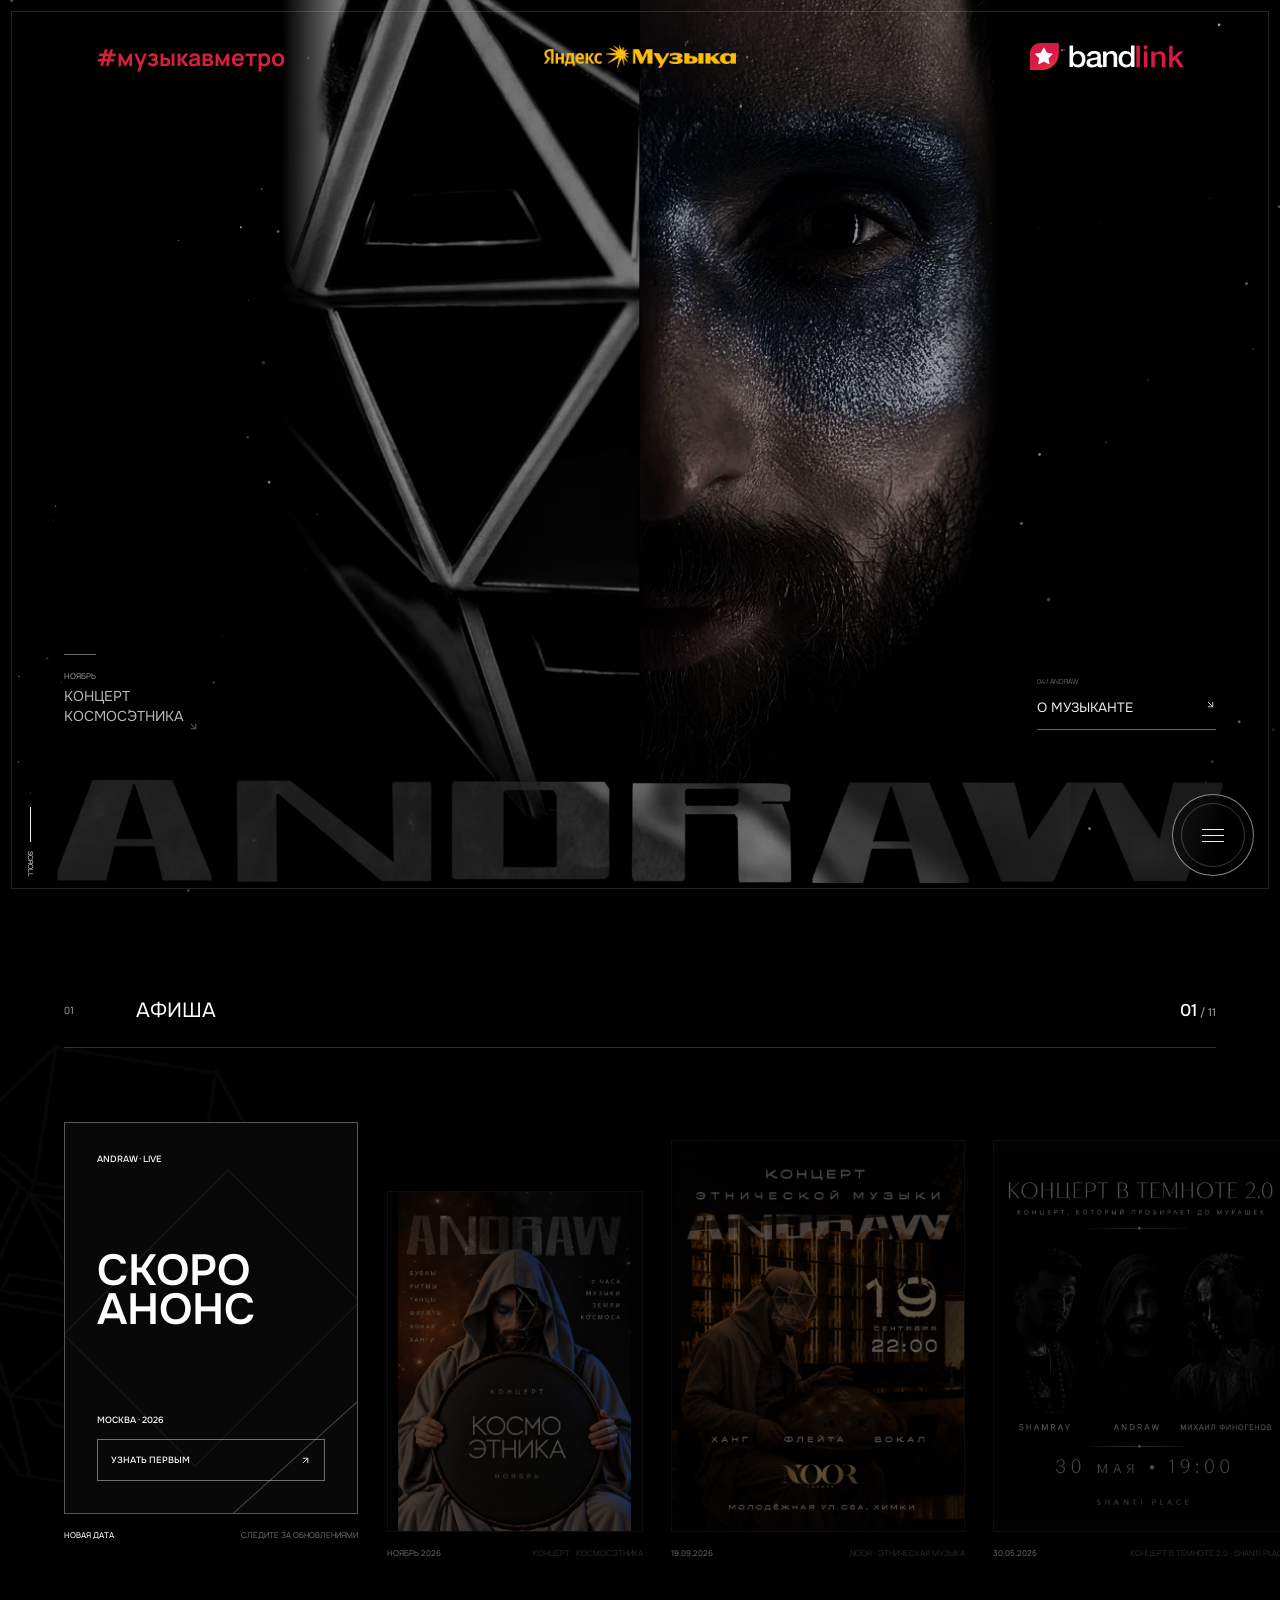
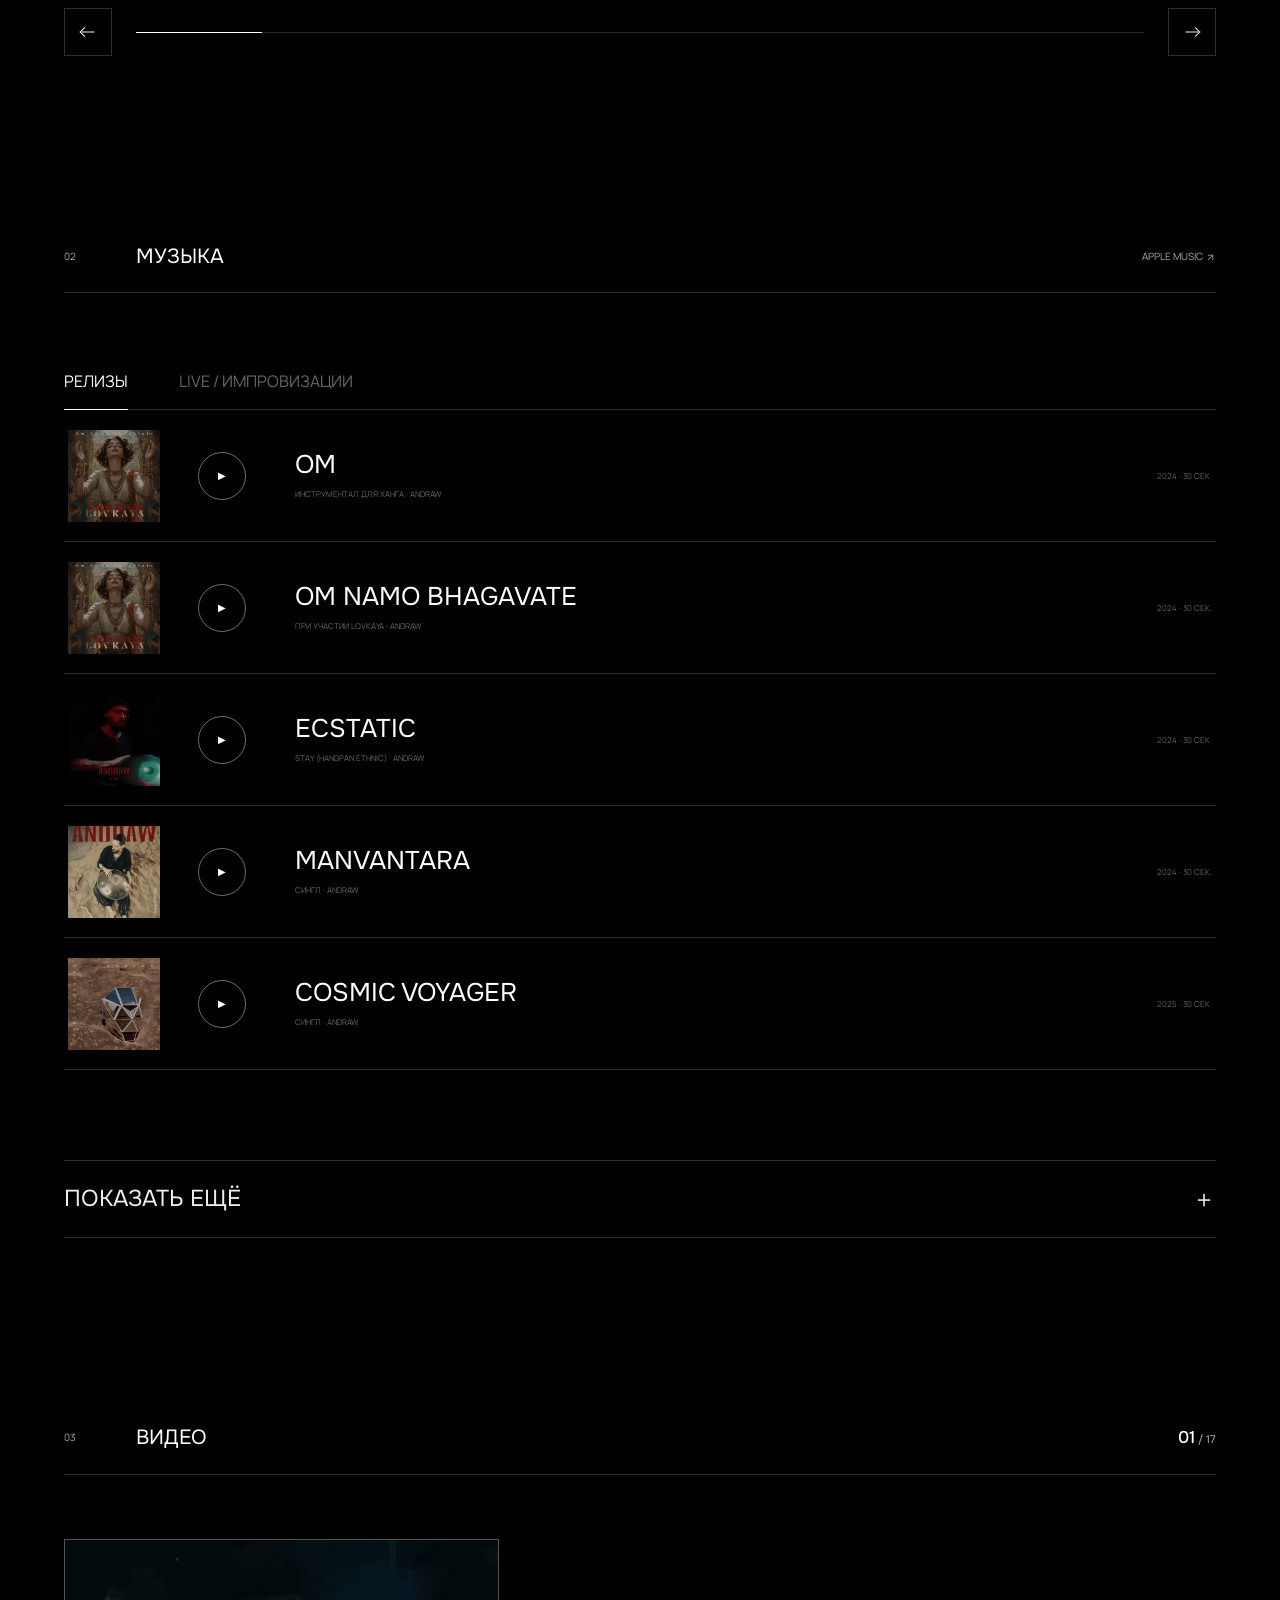
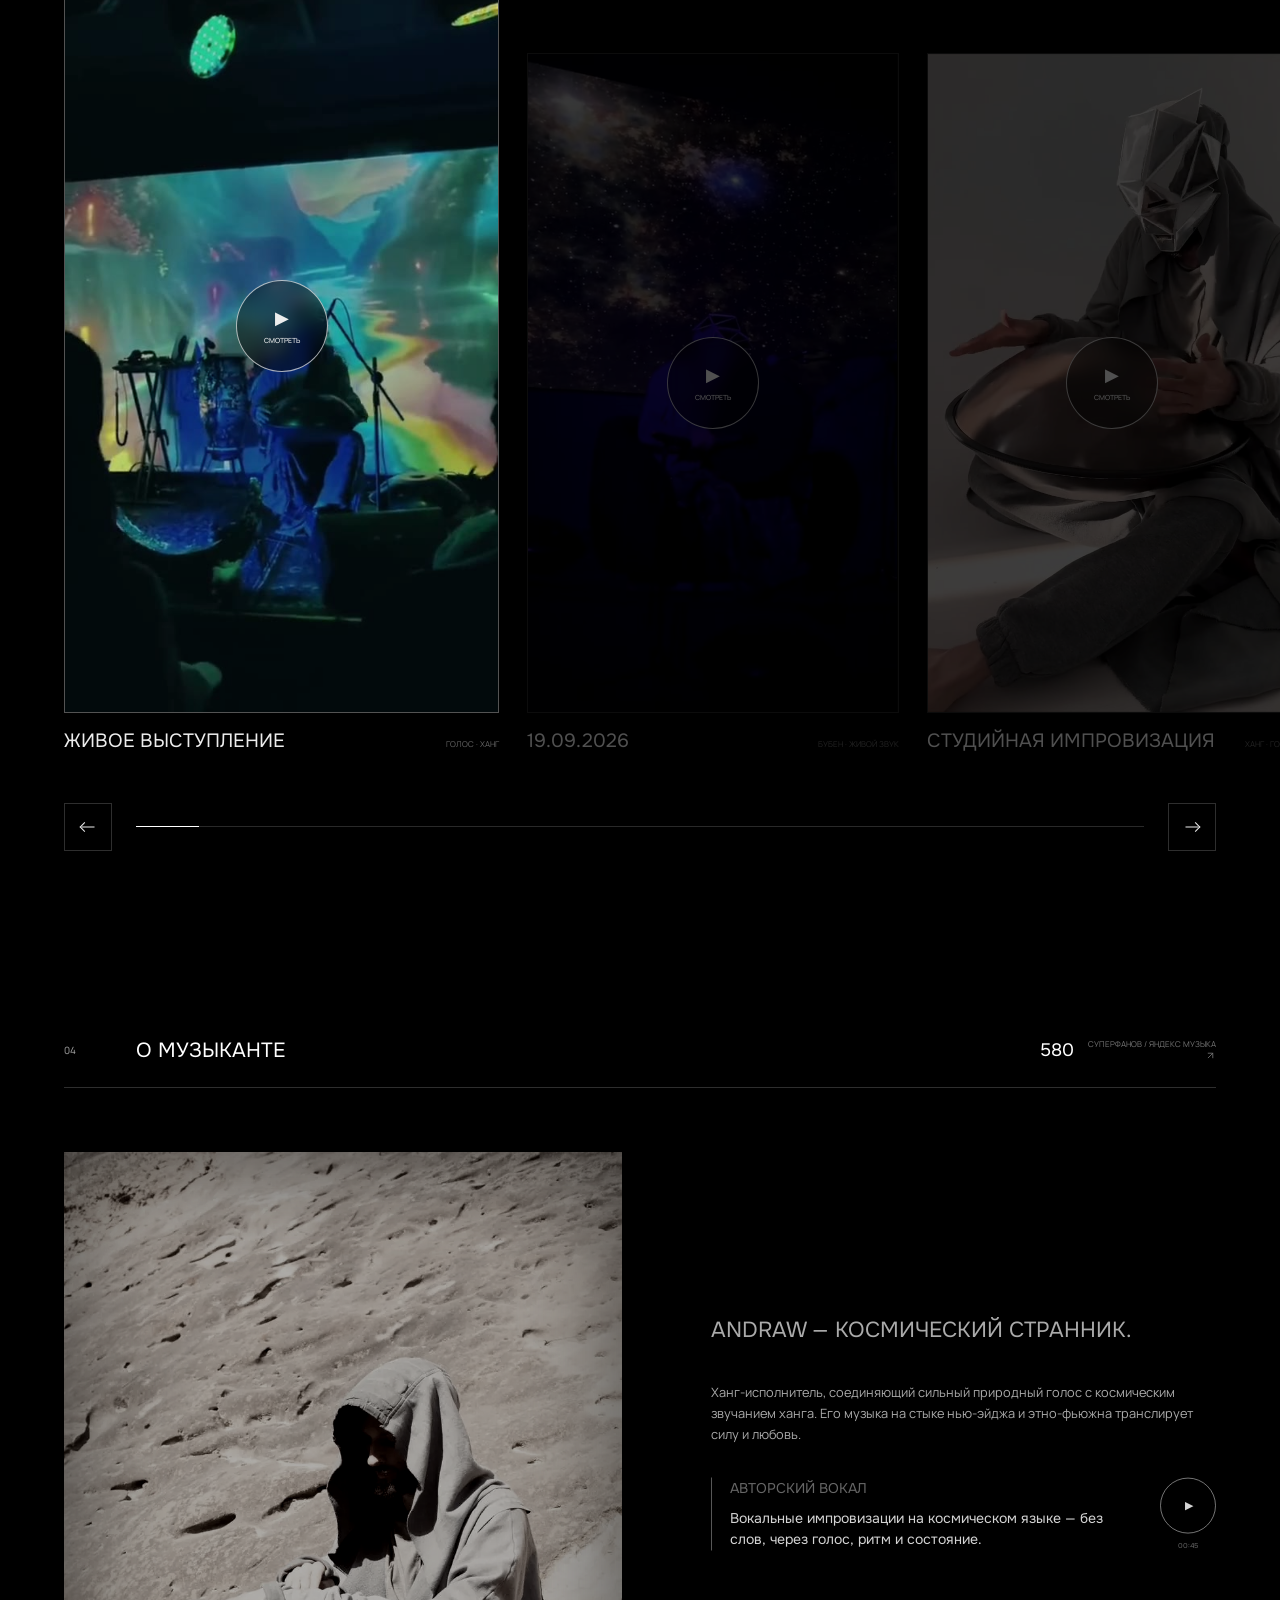
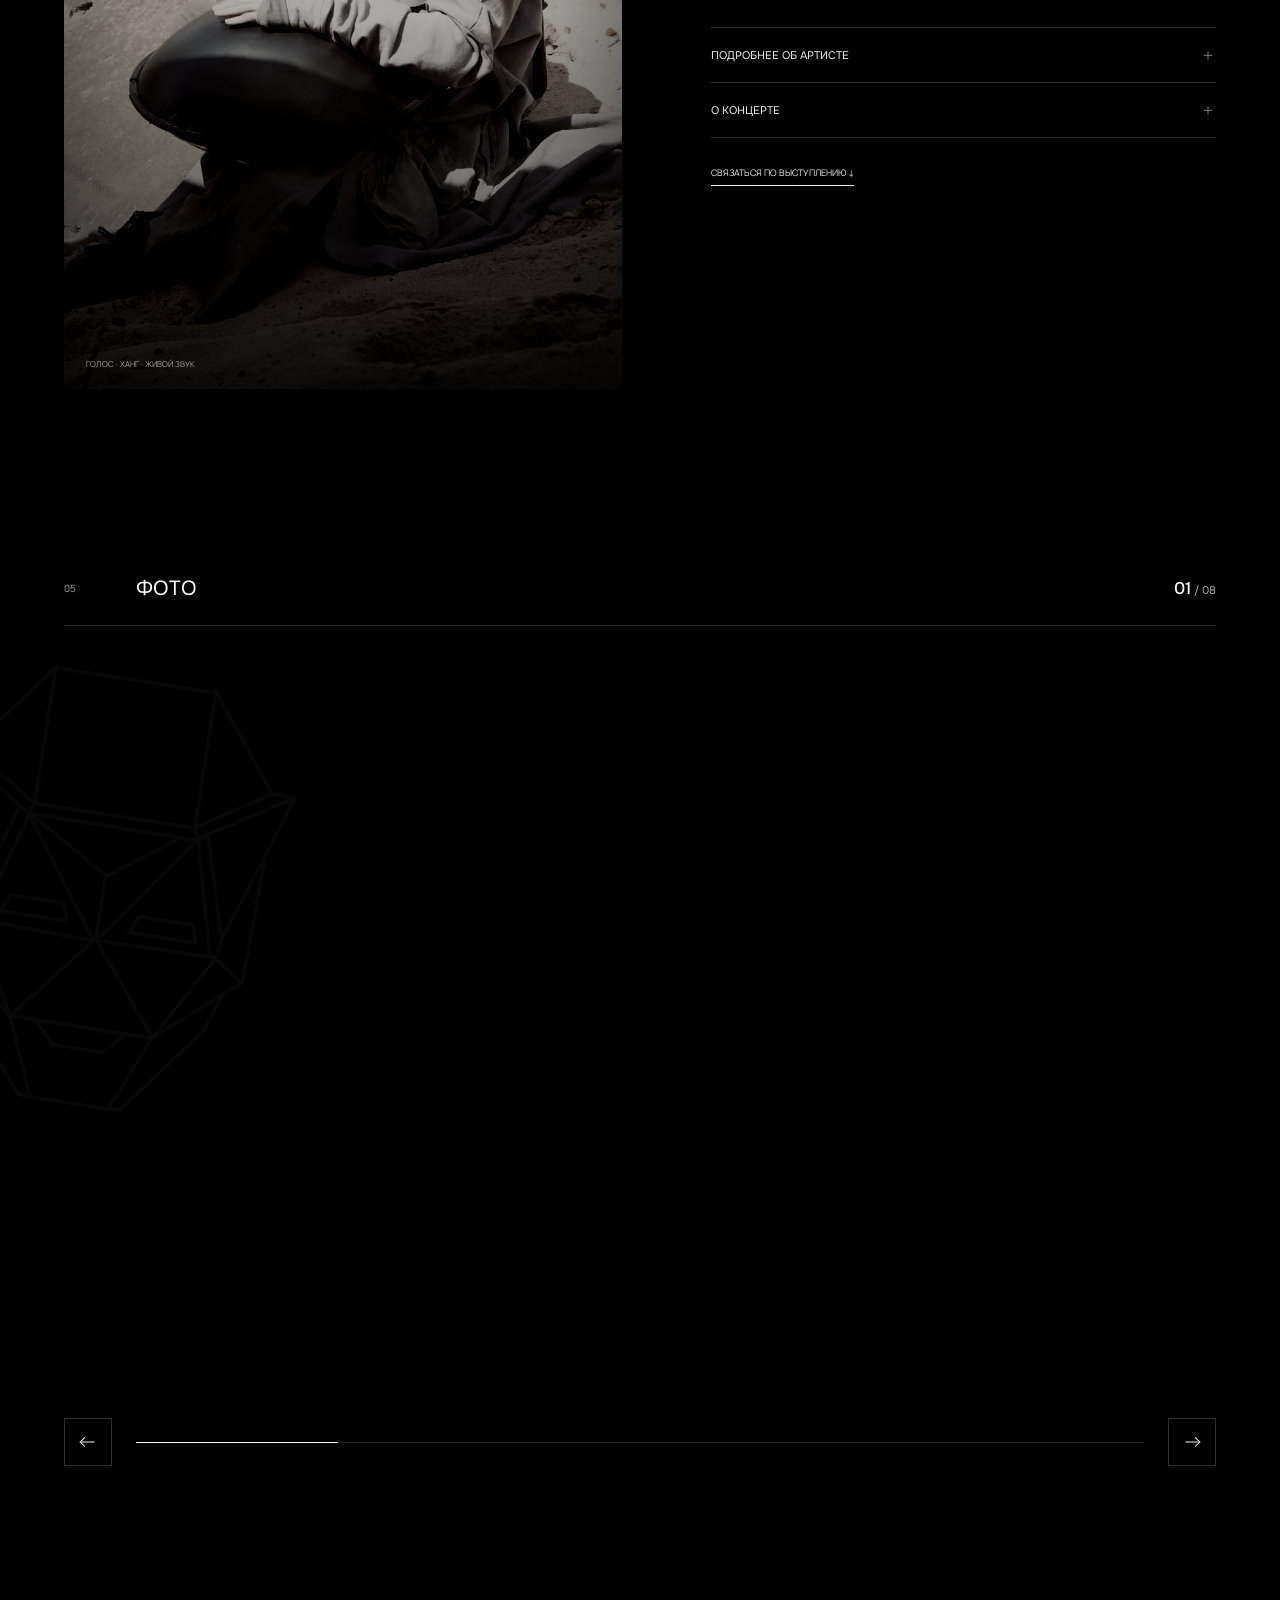
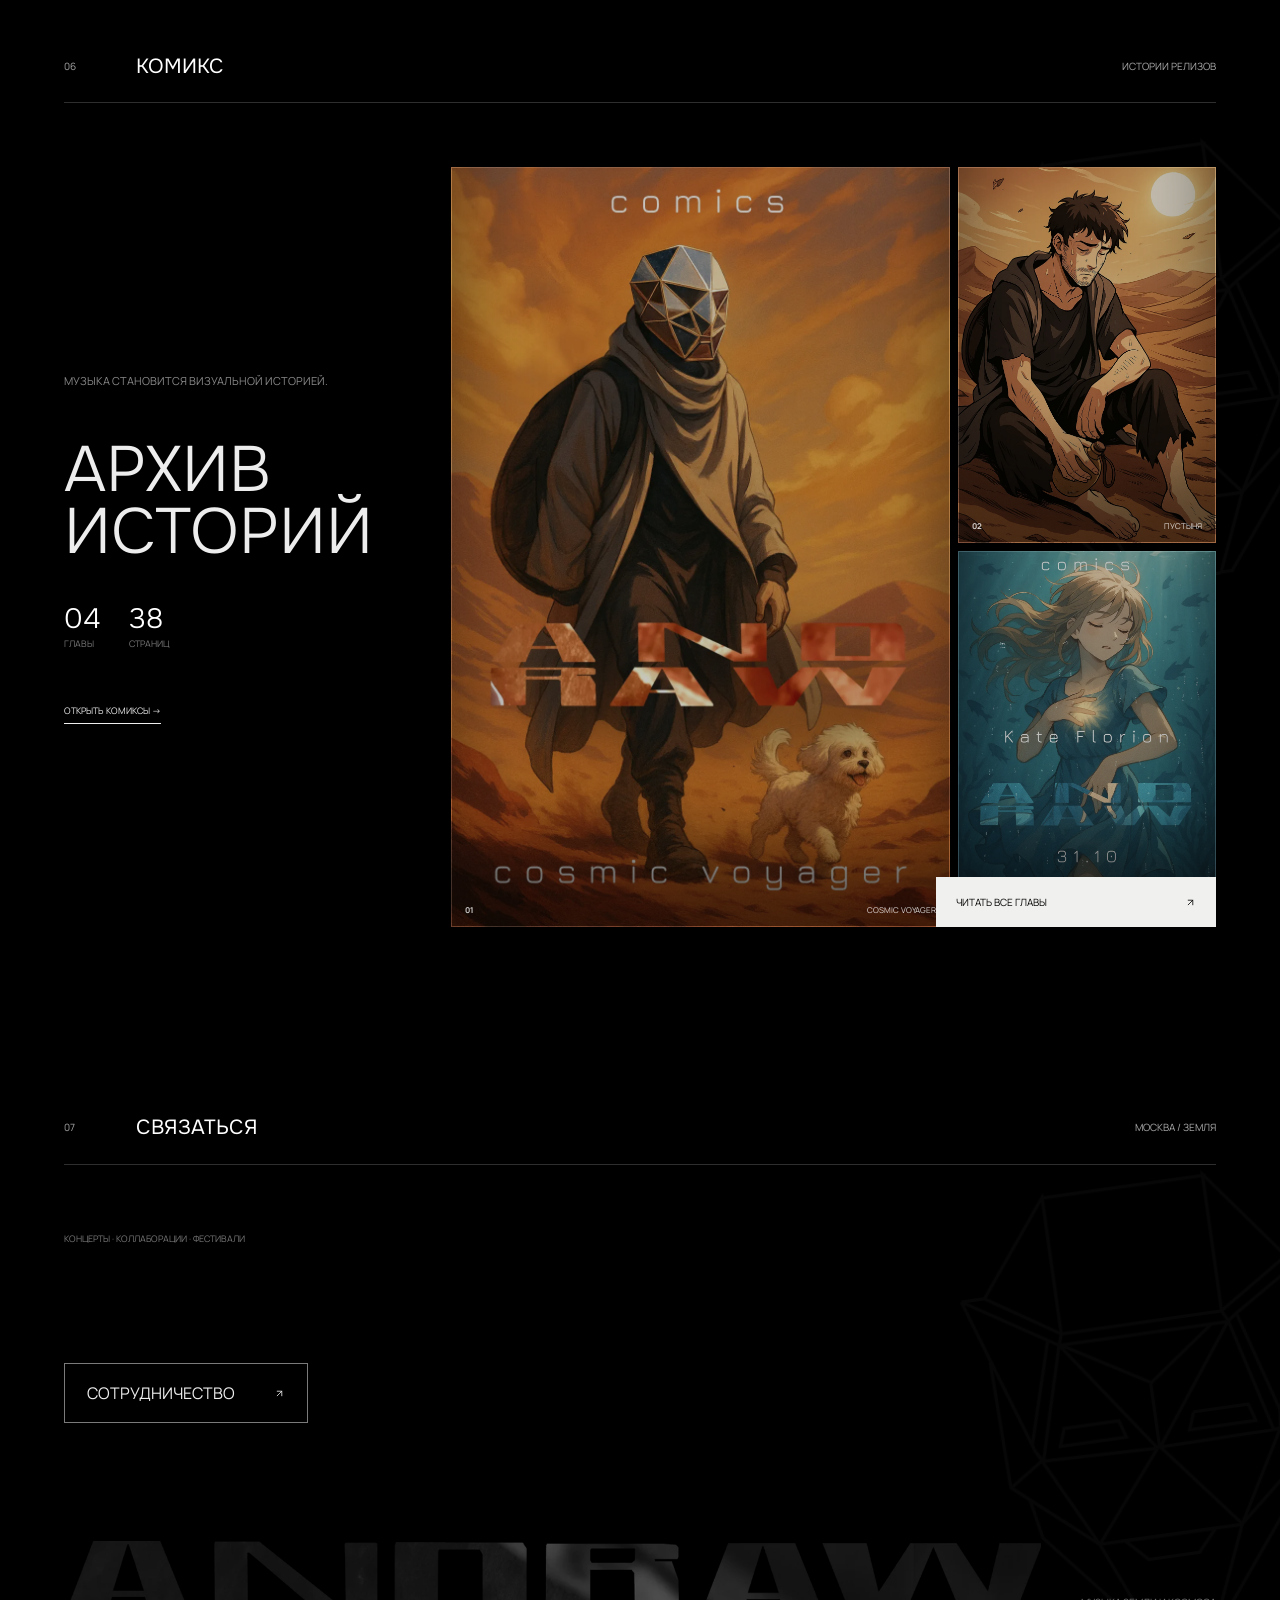
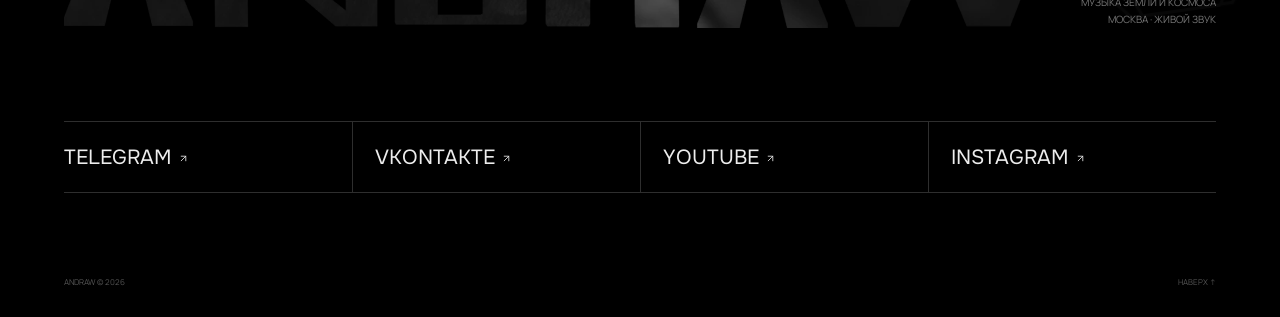
==== commit a65e21c0: "Optimize site imagery for mobile" ====
--- a/index.html
+++ b/index.html
@@ -30,7 +30,7 @@
   <link rel="preconnect" href="https://fonts.googleapis.com">
   <link rel="preconnect" href="https://fonts.gstatic.com" crossorigin>
   <link href="https://fonts.googleapis.com/css2?family=Manrope:wght@400;500;600&family=Onest:wght@300;400;500;600&display=swap" rel="stylesheet">
-  <link rel="stylesheet" href="styles.css?v=20261018-2">
+  <link rel="stylesheet" href="styles.css?v=20261018-3">
   <script type="application/ld+json">
   {
     "@context": "https://schema.org",
@@ -171,43 +171,43 @@
       <div class="poster-carousel reveal" data-poster-carousel>
         <div class="poster-track" data-poster-track>
           <figure class="poster-slide active" data-poster-slide>
-            <img src="assets/media/event-archive/12-2026-11-cosmoethnica-poster.png" alt="Афиша концерта КосмосЭтника ANDRAW в ноябре 2026 года" loading="lazy">
+            <img src="assets/media/event-archive/12-2026-11-cosmoethnica-poster-optimized.webp" alt="Афиша концерта КосмосЭтника ANDRAW в ноябре 2026 года" loading="lazy">
             <figcaption><b>НОЯБРЬ 2026</b><span>Концерт · КосмосЭтника</span></figcaption>
           </figure>
           <figure class="poster-slide" data-poster-slide>
-            <img src="assets/media/event-archive/02-2026-09-19-poster.jpg" alt="Афиша концерта этнической музыки ANDRAW в Noor" loading="lazy">
+            <img src="assets/media/event-archive/02-2026-09-19-poster-optimized.webp" alt="Афиша концерта этнической музыки ANDRAW в Noor" loading="lazy">
             <figcaption><b>19.09.2026</b><span>Noor · этническая музыка</span></figcaption>
           </figure>
           <figure class="poster-slide" data-poster-slide>
-            <img src="assets/media/event-archive/03-2026-05-30-poster.jpg" alt="Афиша концерта в темноте 2.0 с участием ANDRAW" loading="lazy">
+            <img src="assets/media/event-archive/03-2026-05-30-poster-optimized.webp" alt="Афиша концерта в темноте 2.0 с участием ANDRAW" loading="lazy">
             <figcaption><b>30.05.2026</b><span>Концерт в темноте 2.0 · Shanti Place</span></figcaption>
           </figure>
           <figure class="poster-slide" data-poster-slide>
-            <img src="assets/media/event-archive/03-2026-04-18-poster.jpg" alt="Афиша концерта ANDRAW в темноте" loading="lazy">
+            <img src="assets/media/event-archive/03-2026-04-18-poster-optimized.webp" alt="Афиша концерта ANDRAW в темноте" loading="lazy">
             <figcaption><b>18.04.2026</b><span>Концерт в темноте</span></figcaption>
           </figure>
           <figure class="poster-slide" data-poster-slide>
-            <img src="assets/media/event-archive/07-2026-02-14-poster.jpg" alt="Афиша концерта космической музыки ANDRAW" loading="lazy">
+            <img src="assets/media/event-archive/07-2026-02-14-poster-optimized.webp" alt="Афиша концерта космической музыки ANDRAW" loading="lazy">
             <figcaption><b>14.02.2026</b><span>The Hook · космическая музыка</span></figcaption>
           </figure>
           <figure class="poster-slide" data-poster-slide>
-            <img src="assets/media/event-archive/08-2025-12-20-poster.jpg" alt="Афиша сольного концерта ANDRAW в Shanti Place" loading="lazy">
+            <img src="assets/media/event-archive/08-2025-12-20-poster-optimized.webp" alt="Афиша сольного концерта ANDRAW в Shanti Place" loading="lazy">
             <figcaption><b>20.12.2025</b><span>Shanti Place · сольный концерт</span></figcaption>
           </figure>
           <figure class="poster-slide" data-poster-slide>
-            <img src="assets/media/event-archive/10-2025-09-27-poster.jpg" alt="Афиша концерта ANDRAW и Yougaslava" loading="lazy">
+            <img src="assets/media/event-archive/10-2025-09-27-poster-optimized.webp" alt="Афиша концерта ANDRAW и Yougaslava" loading="lazy">
             <figcaption><b>27.09.2025</b><span>ANDRAW &amp; Yougaslava</span></figcaption>
           </figure>
           <figure class="poster-slide" data-poster-slide>
-            <img src="assets/media/event-archive/08-2025-04-13-poster.jpg" alt="Афиша звукового погружения ANDRAW и Екатерины Капитановой" loading="lazy">
+            <img src="assets/media/event-archive/08-2025-04-13-poster-optimized.webp" alt="Афиша звукового погружения ANDRAW и Екатерины Капитановой" loading="lazy">
             <figcaption><b>13.04.2025</b><span>Вибрации духа</span></figcaption>
           </figure>
           <figure class="poster-slide" data-poster-slide>
-            <img src="assets/media/event-archive/09-2025-02-22-poster.jpg" alt="Афиша сольного концерта ANDRAW в Quintaessentia" loading="lazy">
+            <img src="assets/media/event-archive/09-2025-02-22-poster-optimized.webp" alt="Афиша сольного концерта ANDRAW в Quintaessentia" loading="lazy">
             <figcaption><b>22.02.2025</b><span>Quintaessentia · сольный концерт</span></figcaption>
           </figure>
           <figure class="poster-slide" data-poster-slide>
-            <img src="assets/media/event-archive/10-2024-07-21-poster.jpg" alt="Афиша сольного концерта ANDRAW в Китай-городе" loading="lazy">
+            <img src="assets/media/event-archive/10-2024-07-21-poster-optimized.webp" alt="Афиша сольного концерта ANDRAW в Китай-городе" loading="lazy">
             <figcaption><b>21.07.2024</b><span>6 хангов · 6 историй</span></figcaption>
           </figure>
         </div>
@@ -229,35 +229,35 @@
       <div class="photo-carousel reveal">
         <div class="photo-track" data-photo-track>
           <figure class="photo-slide photo-slide--editorial active" data-photo-slide>
-            <img src="assets/media/event-archive/01-2026-09-19-live.jpg" alt="ANDRAW на концерте 19 сентября 2026 года" width="1350" height="1800" loading="lazy">
+            <img src="assets/media/event-archive/01-2026-09-19-live-optimized.webp" alt="ANDRAW на концерте 19 сентября 2026 года" width="1350" height="1800" loading="lazy">
             <figcaption><b>19.09.2026</b><span>Последнее выступление</span></figcaption>
           </figure>
           <figure class="photo-slide photo-slide--portrait" data-photo-slide>
-            <img src="assets/media/event-archive/04-2026-03-28-live.jpg" alt="ANDRAW играет на ханге 28 марта 2026 года" width="1199" height="1800" loading="lazy">
+            <img src="assets/media/event-archive/04-2026-03-28-live-optimized.webp" alt="ANDRAW играет на ханге 28 марта 2026 года" width="1199" height="1800" loading="lazy">
             <figcaption><b>28.03.2026</b><span>Свет и звук</span></figcaption>
           </figure>
           <figure class="photo-slide photo-slide--portrait" data-photo-slide>
-            <img src="assets/media/event-archive/05-2026-03-28-live.jpg" alt="Портрет ANDRAW с концерта" width="1199" height="1800" loading="lazy">
+            <img src="assets/media/event-archive/05-2026-03-28-live-optimized.webp" alt="Портрет ANDRAW с концерта" width="1199" height="1800" loading="lazy">
             <figcaption><b>28.03.2026</b><span>Голос</span></figcaption>
           </figure>
           <figure class="photo-slide" data-photo-slide>
-            <img src="assets/media/event-archive/06-2026-03-28-live.jpg" alt="ANDRAW играет на ханге крупным планом" width="1800" height="1199" loading="lazy">
+            <img src="assets/media/event-archive/06-2026-03-28-live-optimized.webp" alt="ANDRAW играет на ханге крупным планом" width="1800" height="1199" loading="lazy">
             <figcaption><b>28.03.2026</b><span>Ханг</span></figcaption>
           </figure>
           <figure class="photo-slide photo-slide--portrait" data-photo-slide>
-            <img src="assets/media/event-archive/11-2026-03-28-live.jpg" alt="ANDRAW играет на ханге на сцене" width="853" height="1280" loading="lazy">
+            <img src="assets/media/event-archive/11-2026-03-28-live-optimized.webp" alt="ANDRAW играет на ханге на сцене" width="853" height="1280" loading="lazy">
             <figcaption><b>28.03.2026</b><span>Пространство</span></figcaption>
           </figure>
           <figure class="photo-slide photo-slide--editorial" data-photo-slide>
-            <img src="assets/media/event-archive/09-2025-12-20-live.jpg" alt="ANDRAW после сольного концерта" width="1350" height="1800" loading="lazy">
+            <img src="assets/media/event-archive/09-2025-12-20-live-optimized.webp" alt="ANDRAW после сольного концерта" width="1350" height="1800" loading="lazy">
             <figcaption><b>20.12.2025</b><span>После концерта</span></figcaption>
           </figure>
           <figure class="photo-slide photo-slide--editorial" data-photo-slide>
-            <img src="assets/media/event-archive/11-2025-05-07-live.jpg" alt="ANDRAW с хангом в пустынном ландшафте" width="869" height="1280" loading="lazy">
+            <img src="assets/media/event-archive/11-2025-05-07-live-optimized.webp" alt="ANDRAW с хангом в пустынном ландшафте" width="869" height="1280" loading="lazy">
             <figcaption><b>07.05.2025</b><span>Космический странник</span></figcaption>
           </figure>
           <figure class="photo-slide photo-slide--portrait" data-photo-slide>
-            <img src="assets/media/event-archive/11-2024-08-20-live.jpg" alt="ANDRAW выступает с хангами на сцене" width="854" height="1280" loading="lazy">
+            <img src="assets/media/event-archive/11-2024-08-20-live-optimized.webp" alt="ANDRAW выступает с хангами на сцене" width="854" height="1280" loading="lazy">
             <figcaption><b>20.08.2024</b><span>Ханг · сцена</span></figcaption>
           </figure>
         </div>
@@ -280,7 +280,7 @@
 
       <div class="about-layout">
         <div class="about-portrait reveal">
-          <img src="assets/site/about-desert.jpg" alt="Музыкант ANDRAW в геометрической маске">
+          <img src="assets/site/about-desert-optimized.webp" alt="Музыкант ANDRAW в геометрической маске">
           <span>голос · ханг · живой звук</span>
         </div>
         <div class="about-copy reveal">
@@ -588,15 +588,15 @@
         </div>
         <a class="comic-preview reveal" href="comics.html" aria-label="Открыть архив комиксов ANDRAW">
           <figure class="comic-panel comic-panel--main">
-            <img src="assets/comics-preview/cosmic-01.jpg" alt="Обложка комикса ANDRAW Cosmic Voyager">
+            <img src="assets/comics-preview/cosmic-01-optimized.webp" alt="Обложка комикса ANDRAW Cosmic Voyager">
             <figcaption><b>01</b><span>Cosmic Voyager</span></figcaption>
           </figure>
           <figure class="comic-panel comic-panel--detail">
-            <img src="assets/comics-preview/cosmic-02.png" alt="Страница комикса Cosmic Voyager">
+            <img src="assets/comics-preview/cosmic-02-optimized.webp" alt="Страница комикса Cosmic Voyager">
             <figcaption><b>02</b><span>Пустыня</span></figcaption>
           </figure>
           <figure class="comic-panel comic-panel--shanti">
-            <img src="assets/comics-preview/shanti-01.jpg" alt="Обложка комикса ANDRAW Shanti">
+            <img src="assets/comics-preview/shanti-01-optimized.webp" alt="Обложка комикса ANDRAW Shanti">
             <figcaption><b>03</b><span>Shanti</span></figcaption>
           </figure>
           <span class="comic-open">Читать все главы <b class="external-link-icon" aria-hidden="true"></b></span>
--- a/styles.css
+++ b/styles.css
@@ -789,7 +789,7 @@
   .hero-face img { left: 0; object-position: left center; }
   .hero-tagline { left: 18px; bottom: 140px; gap: 3px; font-size: 17px; }
   .hero-tagline::before { width: 22px; margin-bottom: 8px; }
-  .hero-tagline small { margin-bottom: 3px; font-size: 7px; }
+  .hero-tagline small { margin-bottom: 3px; font-size: 9px; }
   .hero-tagline span { font-size: 1em; line-height: 1.08; letter-spacing: .08em; }
   .hero-about-link { right: 18px; bottom: 139px; width: min(38vw, 155px); gap: 8px 10px; padding-bottom: 9px; }
   .hero-about-link small { font-size: 6px; }
